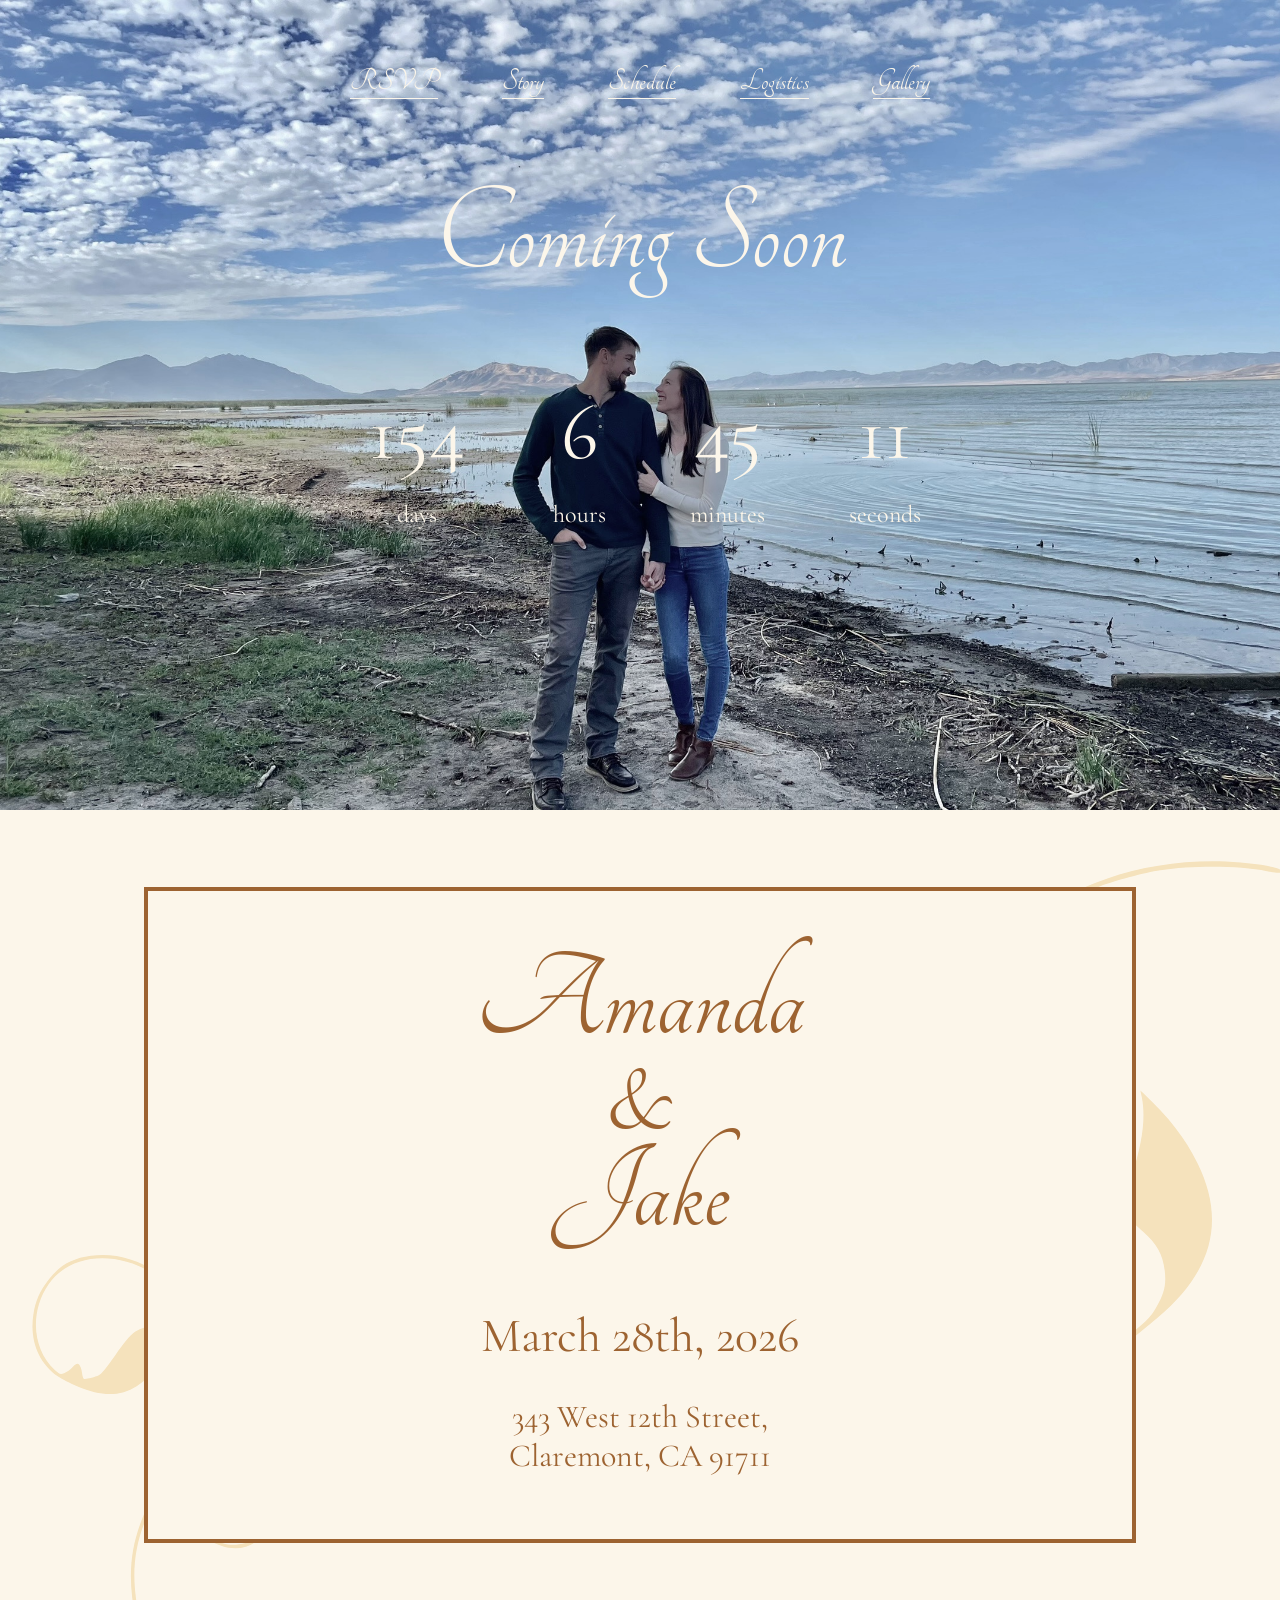
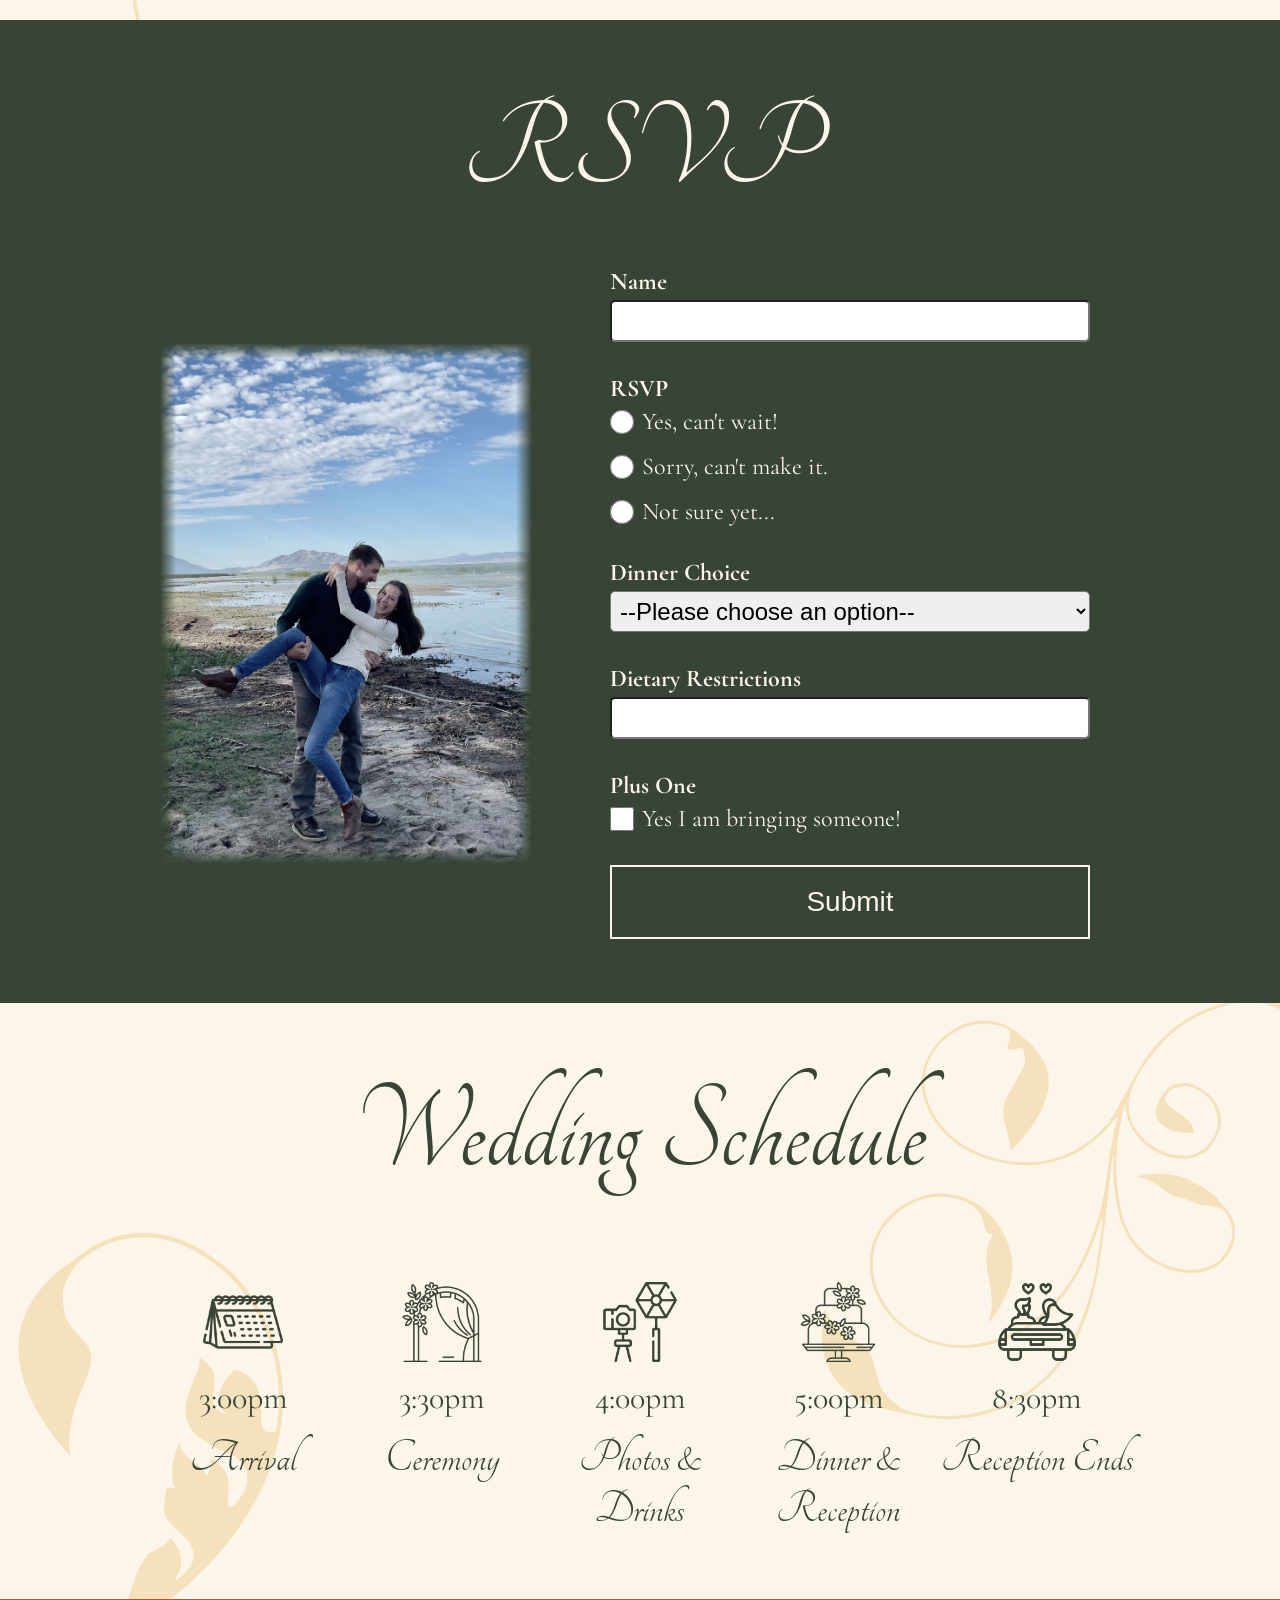
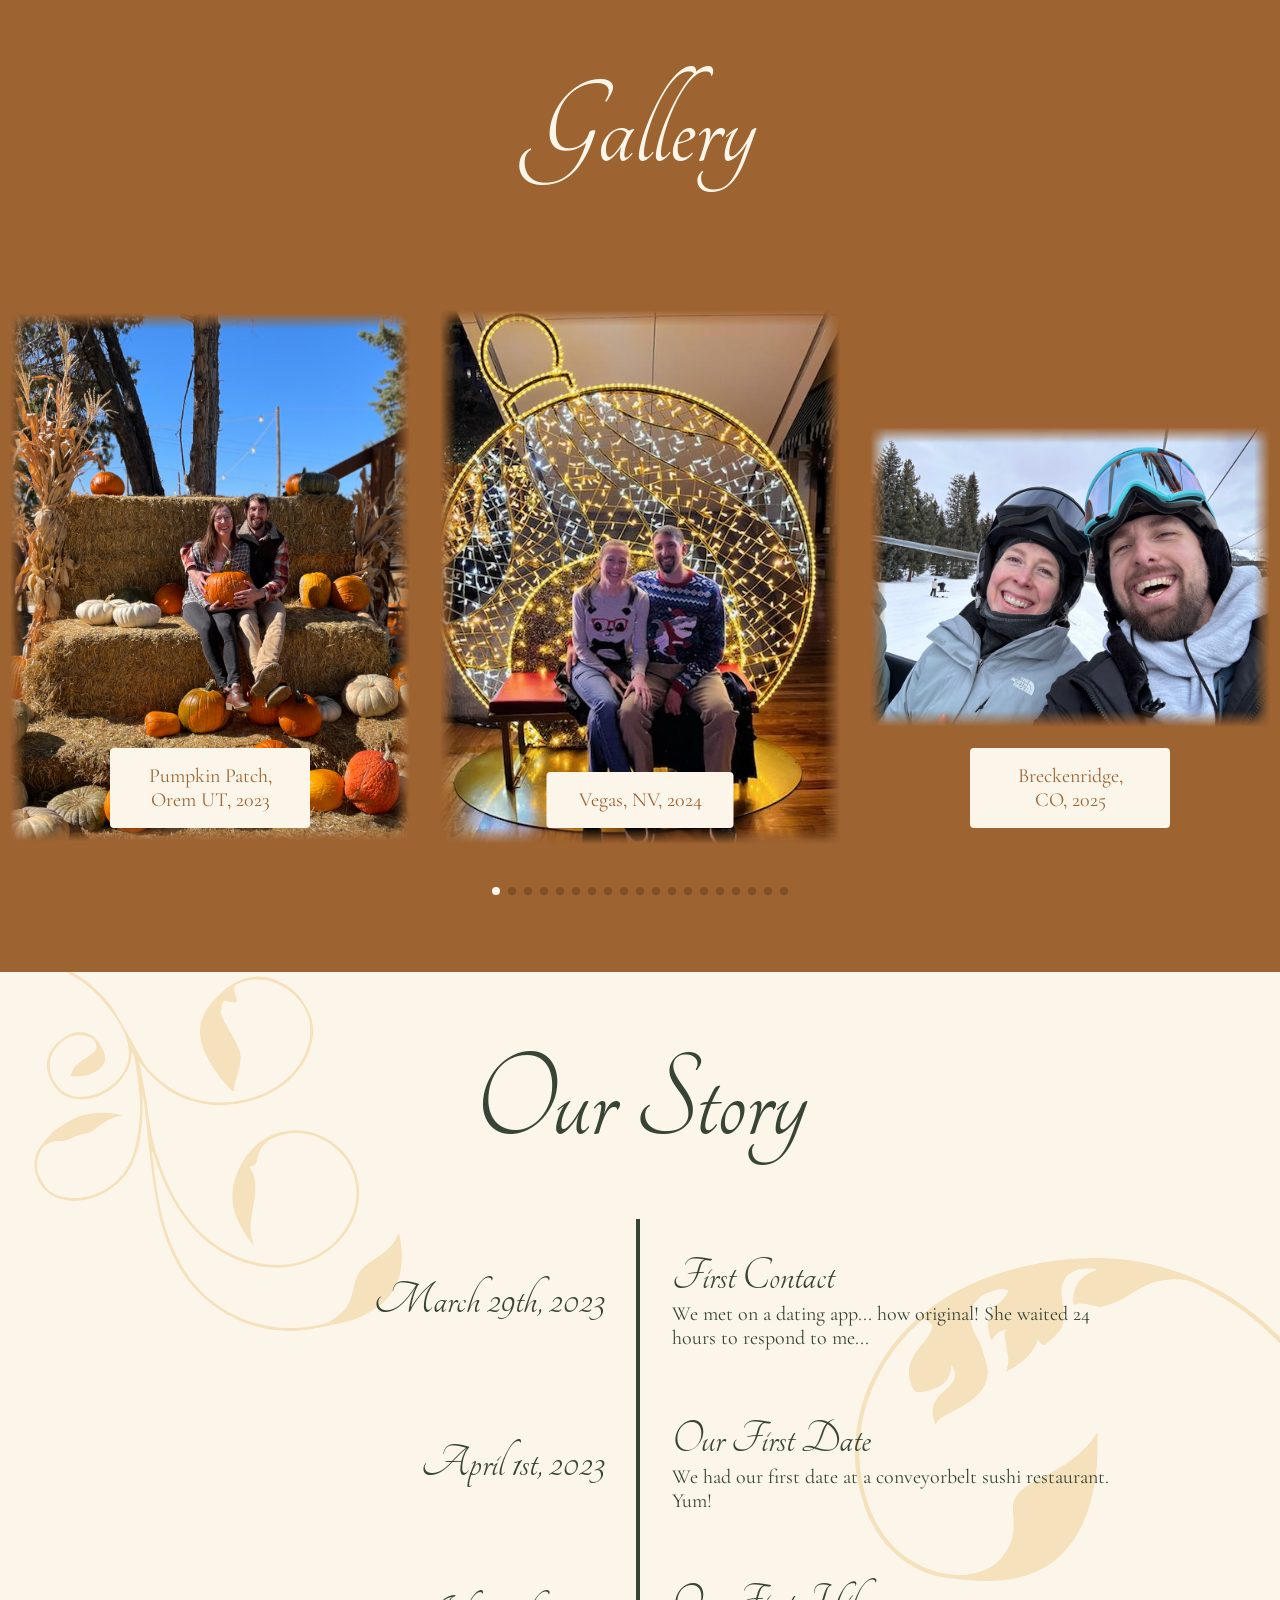
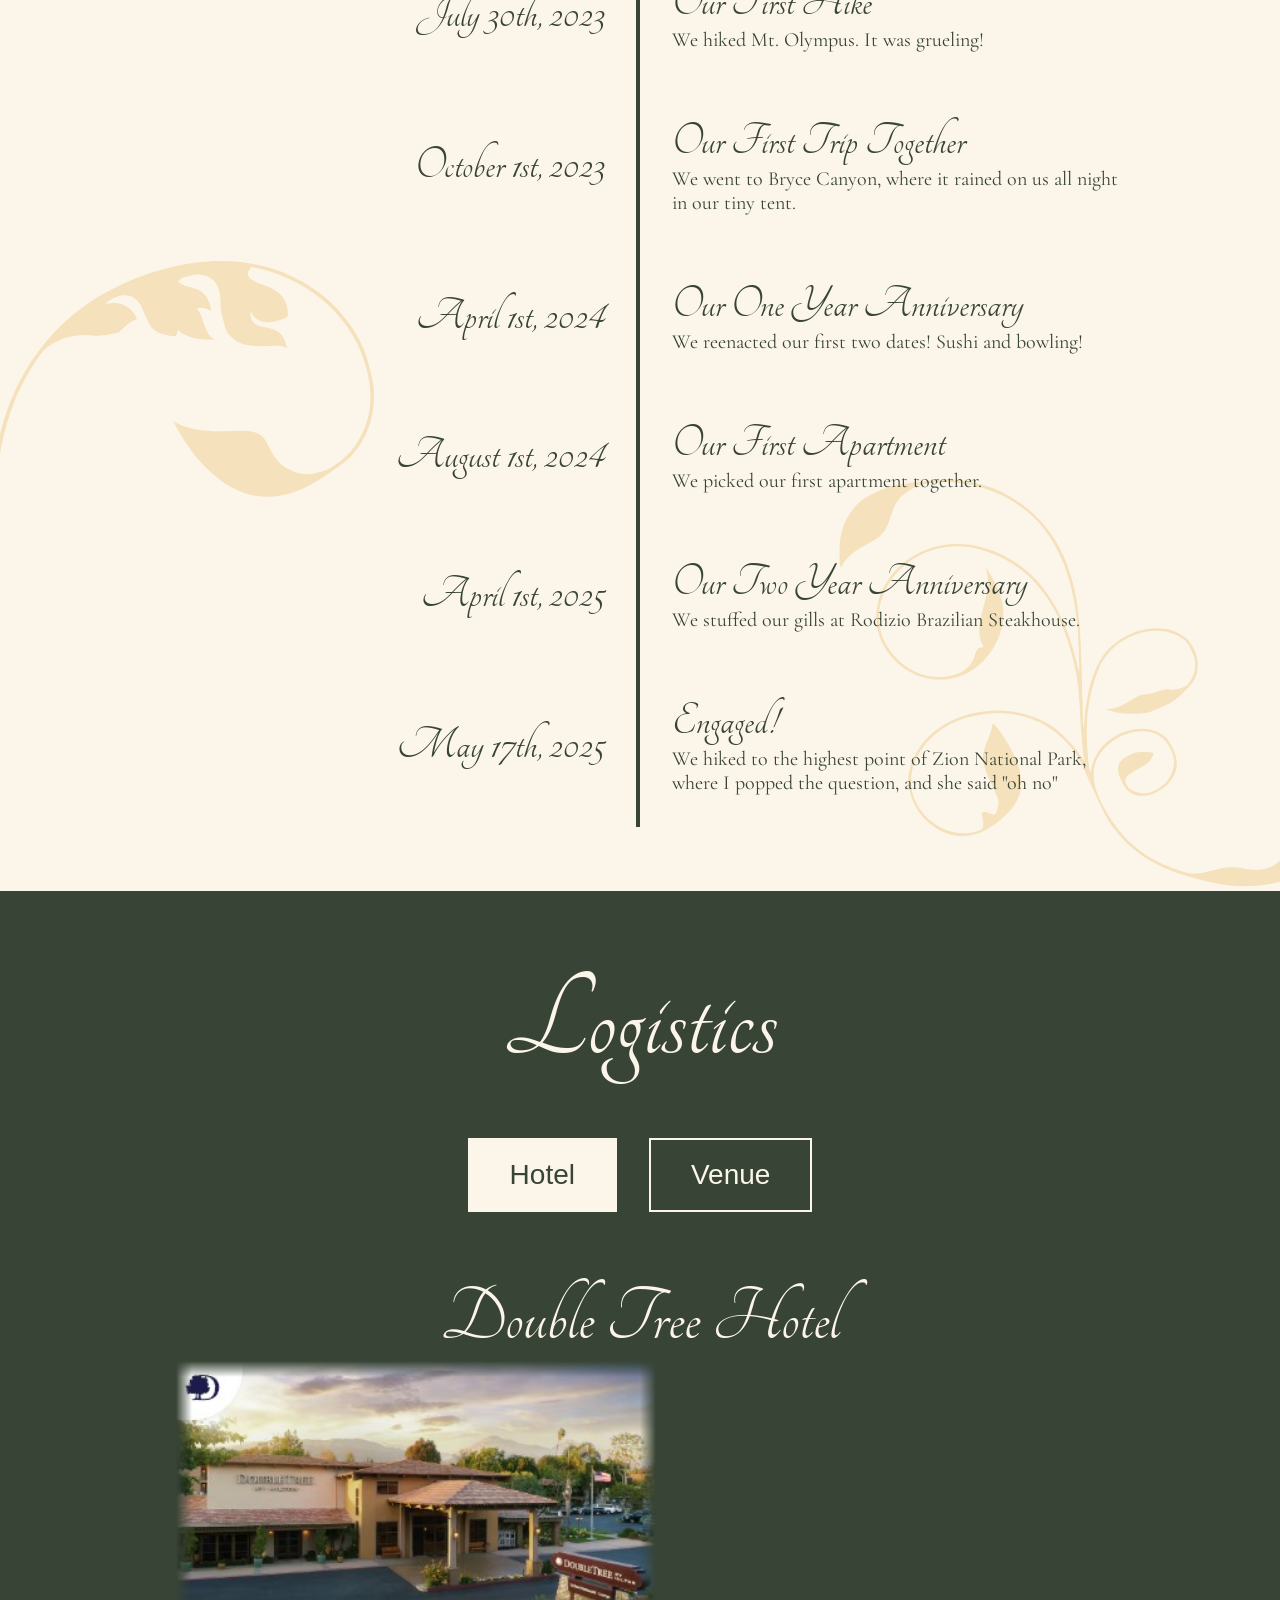
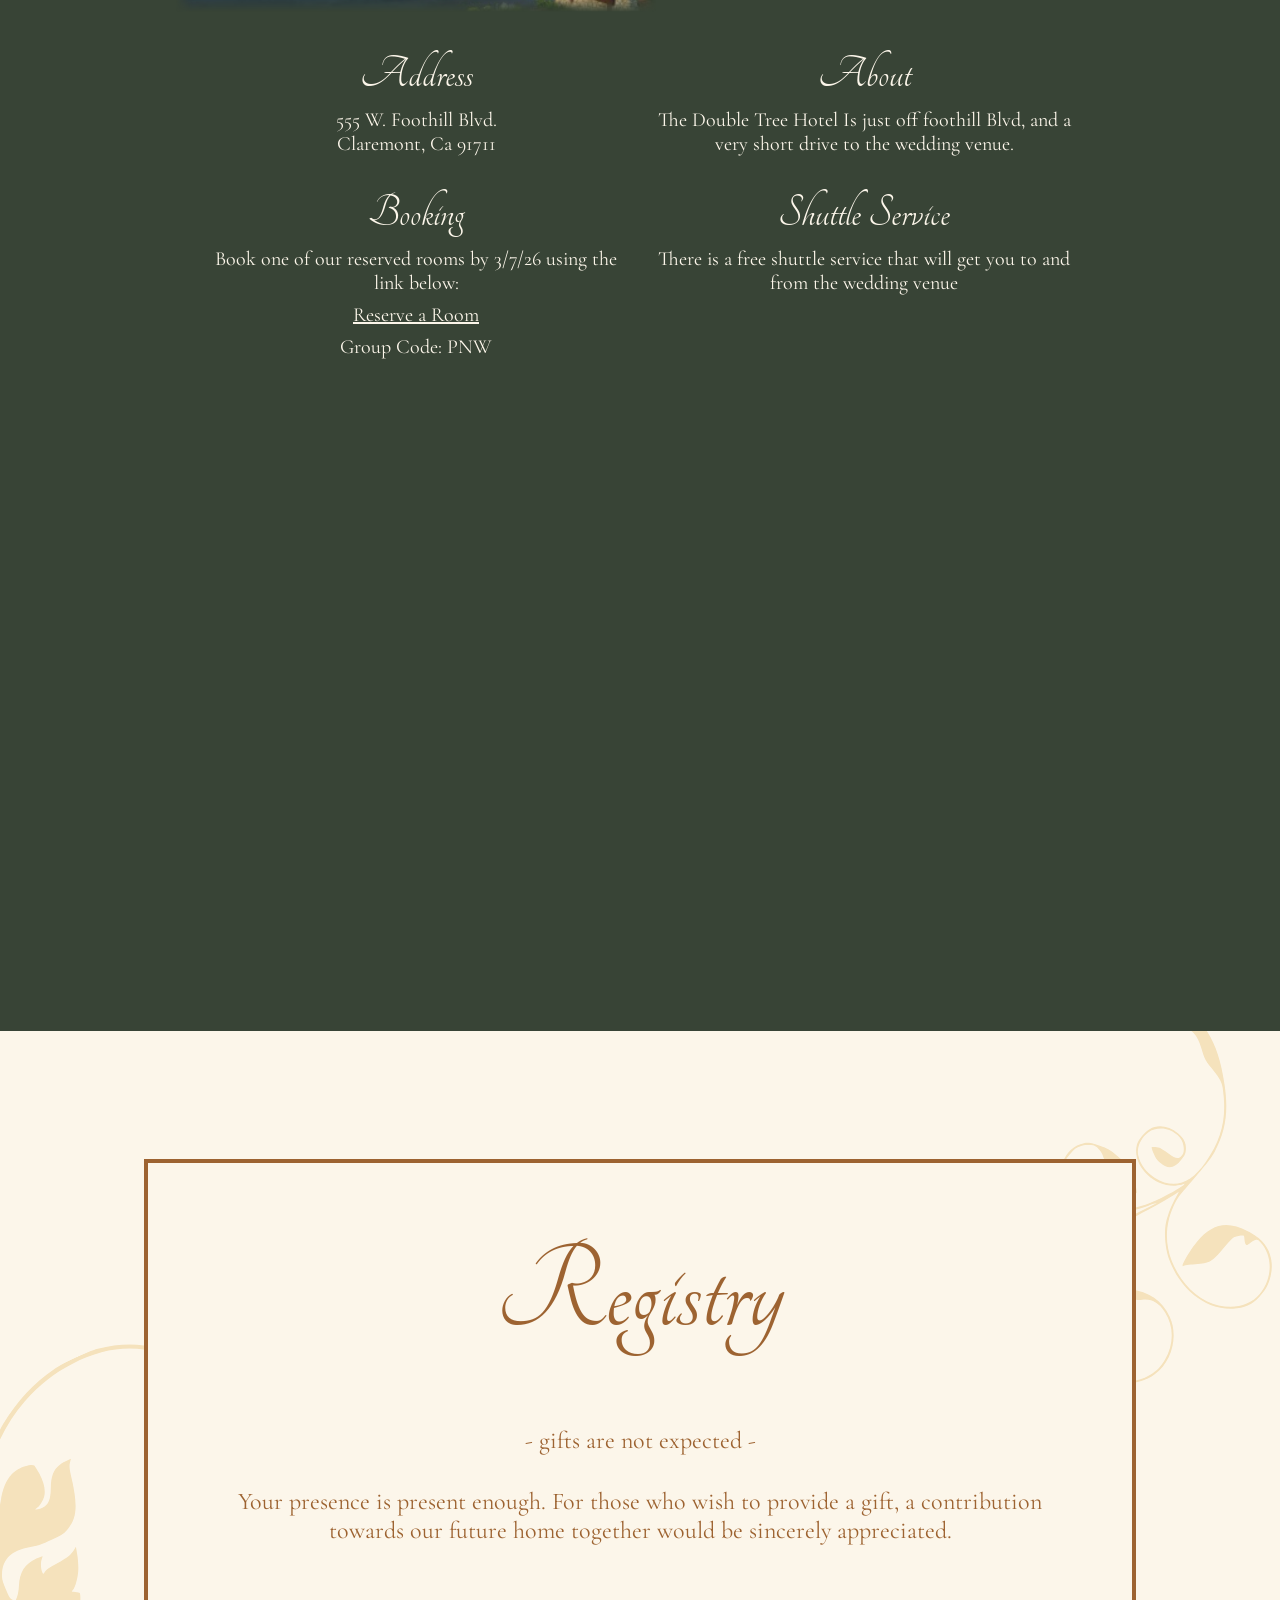
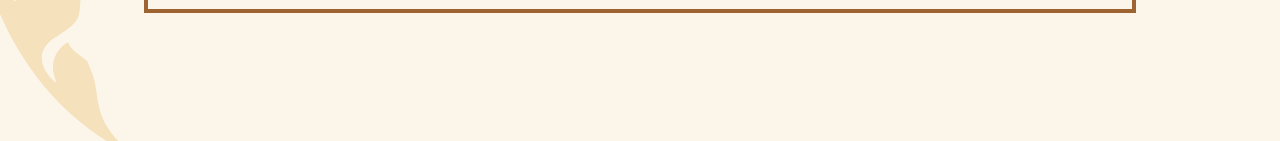
==== index.html @ 201dae9f "fix" ====
<!DOCTYPE html>
<html lang="en">
<head>
    <meta charset="UTF-8">
    <!-- <meta name="viewport" wrapper="width=<device-width>, initial-scale=1.0"> -->
    <meta name="viewport" content="width=device-width, initial-scale=1">
    <link rel="stylesheet" href="./public/css/main.css">
    <link rel="stylesheet" href="./public/css/text.css">
    <link rel="stylesheet" href="./public/css/buttons.css">
    <link rel="stylesheet" href="./public/css/colors.css">
    <link rel="stylesheet" href="./public/css/image.css">
    <link rel="stylesheet" href="./public/css/form.css">
    
    <!-- google fonts -->
    <link rel="preconnect" href="https://fonts.googleapis.com">
    <link rel="preconnect" href="https://fonts.gstatic.com" crossorigin>
    <link href="https://fonts.googleapis.com/css2?family=MonteCarlo&display=swap" rel="stylesheet">
    <link href="https://fonts.googleapis.com/css2?family=Tangerine:wght@400;700&display=swap" rel="stylesheet">
    <link href="https://fonts.googleapis.com/css2?family=Cormorant+Garamond:ital,wght@0,300..700;1,300..700&display=swap" rel="stylesheet">
    
    <!-- Swiper JS -->
    <link rel="stylesheet" href="https://cdn.jsdelivr.net/npm/swiper@11/swiper-bundle.min.css" />
    <script src="https://cdn.jsdelivr.net/npm/swiper@11/swiper-bundle.min.js"></script>
    
    <!-- jquery -->
    <script src="https://cdnjs.cloudflare.com/ajax/libs/jquery/3.7.1/jquery.min.js" integrity="sha512-v2CJ7UaYy4JwqLDIrZUI/4hqeoQieOmAZNXBeQyjo21dadnwR+8ZaIJVT8EE2iyI61OV8e6M8PP2/4hpQINQ/g==" crossorigin="anonymous" referrerpolicy="no-referrer"></script>
    
    <!-- Luxon -->
    <script src="https://cdnjs.cloudflare.com/ajax/libs/luxon/3.5.0/luxon.min.js" integrity="sha512-SN7iwxiJt9nFKiLayg3NjLItXPwRfBr4SQSIugMeBFrD4lIFJe1Z/exkTZYAg3Ul+AfZEGws2PQ+xSoaWfxRQQ==" crossorigin="anonymous" referrerpolicy="no-referrer"></script> 
    
    <!-- MapBox -->
    <link href="https://api.mapbox.com/mapbox-gl-js/v2.15.0/mapbox-gl.css" rel="stylesheet" />
    <link rel="stylesheet" href="https://api.mapbox.com/mapbox-gl-js/plugins/mapbox-gl-directions/v4.1.1/mapbox-gl-directions.css"/>
    <script src="https://api.mapbox.com/mapbox-gl-js/plugins/mapbox-gl-directions/v4.1.1/mapbox-gl-directions.js"></script>
    <script src="https://api.mapbox.com/mapbox-gl-js/v2.15.0/mapbox-gl.js"></script>
    <script src="https://api.mapbox.com/mapbox-gl-js/plugins/mapbox-gl-geocoder/v4.7.2/mapbox-gl-geocoder.min.js"></script>
    <link rel="stylesheet" href="https://api.mapbox.com/mapbox-gl-js/plugins/mapbox-gl-geocoder/v4.7.2/mapbox-gl-geocoder.css"/>
    
    <!-- FontAwesome -->
     <script src="https://kit.fontawesome.com/3a73e56df1.js" crossorigin="anonymous"></script>
    <link rel="stylesheet" href="https://cdnjs.cloudflare.com/ajax/libs/font-awesome/6.5.0/css/all.min.css"/>

      <title>Amanda & Jake</title>
</head>

<style>
    /* #region - Globals */
    .section {
        display: flex;
        justify-content: center;
        padding: 4rem 0;
    }
    .section__wrapper {
        width: 100%;
        max-width: 70rem;
        display: grid;
        grid-template-columns: repeat(12, 1fr);
        gap: 1rem;
        padding: 0 4rem;
    }
    .section__header {
        grid-column: span 12;
        text-align: center;
        font-size: 8rem;
        font-family: var(--font-display);
        margin-bottom: 2rem;
        /* text-decoration: underline; */
        /* font-weight: bold; */
    }
    .img {
        width: 100%;
        height: auto;
    }
    img {
        width: 100%;
        height: auto;
    }
    .theme__cream--1 {
        background-color: var(--color-cream);
        color: var(--color-primary);
    }
    .theme__cream--2 {
        background-color: var(--color-cream);
        color: var(--color-secondary);
    }
    .theme__primary {
        background-color: var(--color-primary);
        color: var(--color-cream);
    }
    .theme__secondary {
        background-color: var(--color-secondary);
        color: var(--color-cream);
    }
    .foliage {
        position: absolute;
    }
    .btn--active {
        background-color: var(--btn-color);
        border-color: var(--btn-color);
        color: var(--color-primary);
    }
    /* #endregion */
    /* #region - Navbar */
    .nav {
        position: absolute;
        width: 100%;
        z-index: 10;
    }
    .nav__links {
        display:  flex;
        grid-column: span 12;
        /* justify-content: space-between; */
        justify-content: center;
        gap: 4rem;
        font-family: var(--font-display);
        font-size: 2rem;
    }
    .nav__links a {
        color: var(--color-cream);
        text-decoration: none;
        position: relative;
    }
    .nav__links a::before {
        position: absolute;
        content: "";
        width: 100%;
        height: 1px;
        bottom: 0;
        left: 0;
        background-color: var(--color-cream);
    }
    /* #endregion */
    /* #region - Hero */
    .hero {
        position: relative;
        padding: 0;
        min-height: 90vh;
        align-items: center;
        color: var(--color-cream);
    }
    .hero__bg {
        position: absolute;
        width: 100%;
        height: 100%;
        background-image: url("public/images/hero-bg-1.jpeg");
        background-size: cover;
        background-position: center;
        filter: grayscale(25%);
        z-index: -10;
    }
    .hero__wrapper {
        margin-bottom: 9rem;
    }
    /* #endregion */
    /* #region - CTA */
    .cta {
        position: relative;
        padding: 0;
        min-height: 90vh;
        overflow: hidden;
    }
    .cta__wrapper {
        align-items: center;
    }
    .cta .section__header {
        line-height: 0.75;
    }
    .cta__img-container {
        grid-column: 1 / 5;
        display: flex;
        justify-content: center;
    }
    .cta__content {
        grid-column: 1 / 13;
        display: flex;
        flex-direction: column;
        align-items: center;
        justify-content: center;
        gap: 2rem;
        padding: 4rem;
        border: 4px solid var(--color-secondary);
        z-index: 10;
        background-color: var(--color-cream);
    }
    .cta .txt__display--md {
        text-align: center;
    }
    .cta .foliage--1 {
        bottom: -100px;
        left: 25px;
        width: 500px;
        height: auto;
        transform: scaleX(-1) rotate(-35deg);
    }
    .cta .foliage--2 {
        top: 0px;
        right: 0px;
        width: 350px;
        height: auto;
        transform: scaleX(-1) rotate(150deg);
    }
    /* #endregion */
    /* #region - Countdown */
    .countdown {
        background-color: var(--color-primary);
    }
    .countdown__wrapper .section__header {
        color: var(--color-secondary-dark);
    }
    .countdown__container {
        position: relative;
        grid-column: span 12;
        width: 100%;
        display: flex;
        justify-content: center;
        gap: 4rem;
        padding-top: 1rem;
    }
    .countdown__container::before {
        content: "";
        position: absolute;
        width: 100%;
        height: 4px;
        top: 0;
        background-color: var(--color-secondary-dark);
        /* margin: 1rem; */
    }
    .countdown__container div {
        /* background-color: var(--color-tertiary); */
        padding: 1rem;
        font-size: 5rem;
        display: flex;
        justify-content: center;
        align-items: center;
        color: var(--color-secondary-dark);
        position: relative;
    }
    .countdown__container div::before {
        content: "";
        position: absolute;
        width: 50%;
        height: 2px;
        bottom: 0;
        left: 50%;
        transform: translateX(-50%);
    }
    .countdown__container div::after {
        content: "";
        position: absolute;
        bottom: 0;
        left: 50%;
        transform: translate(-50%, 2rem);
        display: flex;
        align-items: center;
        justify-content: center;
        font-size: 1.5rem;
    }
    .countdown__days::after {
        content: "days"!important;
    }
    .countdown__hours::after {
        content: "hours"!important;
    }
    .countdown__minutes::after {
        content: "minutes"!important;
    }
    .countdown__seconds::after {
        content: "seconds"!important;
    }
    /* #endregion */
    /* #region RSVP */
     .rsvp__wrapper {
        align-items: center;
     }
    .rsvp__img {
        grid-column: span 5;
        display: flex;
        height: fit-content;
        padding: 1rem;
    }
    .rsvp img {
        filter: grayscale(25%);
    }
    .rsvp__form {
        /* width: 100%; */
        min-width: 30rem;
        grid-column: span 7;
        justify-self: center;
        color: var(--color-cream);
    }
    /* #endregion */
    /* #region - SCHEDULE */
    .schedule {
        position: relative;
        overflow: hidden;
    }
    .schedule .section__header {
        z-index: 10;
    }
    .schedule__content {
        display: grid;
        grid-template-columns: repeat(5, 1fr);
        grid-column: span 12;
        margin-top: 2rem;
        z-index: 10;
    }
    .schedule__item {
        display: flex;
        flex-direction: column;
        gap: 1rem;
        align-items: center;
    }
    .schedule__item i {
        font-size: 3rem;
    }
    .schedule__item img {
        max-width: 5rem;
    }
    .schedule__item .time {
        font-size: 2rem;
        font-family: var(--font-body);
    }
    .schedule__item .name {
        font-size: 3rem;
        text-align: center;
        font-family: var(--font-display);
    }
    .schedule .foliage--1 {
        bottom: -100px;
        left: -50px;
        width: 300px;
        height: auto;
        transform: scaleX(-1) rotate(-35deg);
    }
    .schedule .foliage--2 {
        top: -100px;
        right: -50px;
        width: 450px;
        height: auto;
        transform:  rotate(210deg);
    }
    /* #endregion */
    /* #region - Gallery */
    .gallery {
        background-color: var(--color-secondary);
        color: var(--color-cream);
    }
    .gallery__wrapper {
        width: 100%;
        max-width: 100%;
        padding: 0;
    }
    .gallery .swiper {
        grid-column: span 12;
        width: 100%;
        padding: 4rem 4rem;
        /* border: 2px solid var(--color-secondary); */
        /* background-color: var(--color-cream); */
        /* box-shadow: 10px 10px 20px 0px rgba(0, 0, 0, 0.3); */
    }
    .swiper-slide {
        /* width: 50%; */
        width: 25rem;
        height: auto;
        display: flex;
        justify-content: center;
        align-items: center;
        position: relative;

    }
    .swiper-slide img {
        width: 100%;
        height: auto;
        object-fit: contain;
        border-radius: 8px;
    }
    .img-text {
        position: absolute;
        left: 50%;
        bottom: 1rem;
        transform: translateX(-50%);
        padding: 1rem 2rem;
        background-color: var(--color-cream);
        border-radius: var(--radius-sm);
        text-align: center;
        color: var(--color-secondary);
    }
    .gallery__grid {
        grid-column: span 12;
        width: 100%;
        display: grid;
        grid-template-columns: repeat(4, 1fr);
        grid-auto-rows: auto;
        gap: 1rem;
    }
    .gallery__item {

    }
    .span--2 {
        grid-column: span 2;
    }
    .swiper-pagination-bullet-active {
        background-color: var(--color-cream);
    }
    /* #endregion */
    /* #region - Our Story */
    .story {
        position: relative;
        overflow: hidden;
    }
    .story .section__header {
        z-index: 10;
    }
    .story__timeline {
        grid-column: span 12;
        display: flex;
        flex-direction: column;
        column-gap: 2rem;
        z-index: 10;
    }
    .story__item {
        display: grid;
        grid-template-columns: repeat(12, 1fr);
    }
    .story__date {
        grid-column: span 6;
        border-right: 4px solid var(--color-primary);
        text-align: right;
        padding-right: 2rem;
        display: flex;
        align-items: center;
        justify-content: end;
        font-size: 3rem;
        font-family: var(--font-display);
    }
    .story__date div {
        align-self: center;
    }
    .story__content {
        grid-column: span 6;
        display: flex;
        flex-direction: column;
        justify-content: center;
        margin-left: 2rem;
        padding: 2rem 0;
    }
    .story__header {
        font-size: 3rem;
        font-family: var(--font-display);
    }
    .story__text {
        font-family: var(--font-body);
        font-size: 1.25rem;
    }
    .story .foliage--1 {
        top: -100px;
        left: -50px;
        width: 400px;
        height: auto;
        transform: scaleX(-1) rotate(210deg);
    }
    .story .foliage--2 {
        top: 200px;
        right: 50px;
        width: 300px;
        height: auto;
        transform: scaleX(-1) rotate(105deg);
    }
    .story .foliage--3 {
        bottom: 300px;
        left: 50px;
        width: 250px;
        height: auto;
        transform:  rotate(75deg);
    }
    .story .foliage--4 {
        bottom: -60px;
        right: 0px;
        width: 400px;
        height: auto;
        transform: scaleX(-1) rotate(25deg);
    }
    /* #endregion */
    /* #region - Logistics */
    .logistics {
        background-color: var(--color-primary);
        color: var(--color-cream);
    }
    .logistics a {
        color: var(--color-cream);
    }
    .logistics__views {
        width: 100%;
        padding: 2rem;
    }
    .logistics__content {
        grid-column: span 12;
    }
    .logistics__buttons {
        display: flex;
        gap: 2rem;
        justify-content: center;
        margin-bottom: 2rem;
    }
    /* views */
    .logistics__views .img {
        max-width: 30rem;
        justify-self: center;
    }
    .logistics__views .venue {
        display: none;
    }
    .view__grid {
        display: grid;
        grid-template-columns: repeat(2, 1fr);
        grid-template-rows: auto;
        gap: 2rem;
        margin: 2rem;
    }
    .view__grid .cell {
        display: flex;
        flex-direction: column;
        gap: .5rem;
        align-items: center;
    }
    .logistics__header {
        font-size: 5rem;
        font-family: var(--font-display);
        text-align: center;
    }
    .logistics__subheader {
        font-size: 3rem;
        font-family: var(--font-display);
        text-align: center;
    }
    .logistics__text {
        font-family: var(--font-body);
        font-size: 1.25rem;
        text-align: center;
        display: flex;
        flex-direction: column;
        gap: 1rem;
    }
    .hotel__info {
        display: flex;
        flex-direction: column;
        text-align: center;
        font-size: 1.25rem;
        font-family: var(--font-body);
        margin: 2rem 0;
        gap: 1rem;
    }
    /* mapbox */
    .logistics__map {
        position: relative;
        width: 100%;
        height: 30rem;
        grid-column: span 12;
        margin: 2rem 0;
    }
    #coords-box {
        position: absolute;
        top: 10px;
        left: 10px;
        padding: 8px 12px;
        background-color: rgba(0, 0, 0, 0.7);
        color: #fff;
        font-family: sans-serif;
        font-size: 14px;
        border-radius: 4px;
        z-index: 1;
    }
    .mapboxgl-popup-content {
        background-color: var(--color-cream);
        border-radius: 8px;
        padding: 10px;
        font-family: sans-serif;
        font-size: 14px;
        color: #333;
        box-shadow: 0 2px 6px rgba(0, 0, 0, 0.2);
    }

    .popup-content {
        font-weight: bold;
        color: var(--color-secondary);
    }
    .map-icon {
        font-size: 2rem;
        color: var(--color-primary);
        text-shadow: 0 1px 3px rgba(0,0,0,0.3);
        pointer-events: none;
    }
    /* #endregion */
    /* #region - Registry */
    .registry {
        overflow: hidden;
        position: relative;
    }
    .registry__wrapper {
        padding: 4rem;
        
    }
    .registry__content {
        grid-column: 1 / 13;
        display: flex;
        flex-direction: column;
        gap: 2rem;
        padding: 4rem;
        border: 4px solid var(--color-secondary);
        z-index: 10;
        background-color: var(--color-cream);
    }
    .registry__text {
        font-family: var(--font-body);
        font-size: 1.5rem;
        text-align: center;
    }
    .registry .foliage--1 {
        bottom: -75px;
        left: 0px;
        width: 300px;
        height: auto;
        transform: rotate(-25deg);
    }
    .registry .foliage--2 {
        top: -10px;
        right: 0px;
        width: 300px;
        height: auto;
        transform: scaleX(-1) rotate(140deg);
    }
    /* #endregion */
    /* #region - Modal */
    .modal {
        /* position: relative; */
        transition: opacity 0.3s linear;
    }
    .modal__overlay {
        position: fixed;
        top: 0;
        left: 0;
        width: 100%;
        height: 100%;
        background-color: rgba(0,0,0,.5);
        z-index: 100;
    }
    .modal__wrapper {
        position: fixed;
        top: 50%;
        left: 50%;
        transform: translate(-50%, -50%);
        width: fit-content;
        height: fit-content;
        min-width: 40rem;
        min-height: 25rem;
        background-color: var(--color-cream);
        border: 2px solid var(--color-secondary);
        z-index: 110;
        display: flex;
        justify-content: center;
        align-items: center;
    }
    .modal__content {
        display: flex;
        flex-direction: column;
        gap: 2rem;
        align-items: center;
        margin: 1rem;
        color: var(--color-secondary)
    }
    .modal__header {
        margin: 0;
    }
    .modal__message {
        font-family: var(--font-body);
        font-size: 2rem;
    }
    /* #endregion */
    /* #region - Media Queries */
    @media screen and (max-width: 1024px) {
        :root {
            font-size: 12px;
        }
        /* CTA */
        .cta__content {
            grid-column: 2 / 12;
        }
        .cta .foliage--1 {
            width: 300px;
        }
        .cta .foliage--2 {
            width: 200px;
        }
        /* Schedule */
        .schedule .foliage--1 {
            width: 250px;
        }
        .schedule .foliage--2 {
            width: 300px;
        }
        /* Story */
        .story .foliage--1 {
            width: 300px;
        }
        .story .foliage--2 {
            width: 200px;
        }
        .story .foliage--3 {
            bottom: 150px;
            width: 200px;
        }
        .story .foliage--4 {
            bottom: -100px;
            width: 300px;
        }
        /* Registry */
        .registry__content {
            grid-column: 2 / 12;
        }
        /* .registry .foliage--1 {
            width: 500px;
        }
        .registry .foliage--2 {
            width: 400px;
        } */
    }
    @media screen and (max-width: 768px) {
        :root {
            font-size: 10px;
        }
        /* Navbar */
        .nav__links {
            gap: 2rem;
        }
        /* HERO */
        .countdown__container {
            gap: 2rem;
        }
        /* CTA */
        .cta {
            min-height: initial;
            padding: 10rem 0;
        }
        .cta__content {
            grid-column: 1 / 13;
            padding: 2rem;
        }
        /* RSVP */
        .rsvp__img {
            grid-column: 2 / 12;
            grid-row: 2;
        }
        .rsvp__form {
            grid-column: 1 / 13;
            grid-row: 3;
        }
        /* Schedule */
        .schedule__content {
            grid-template-columns: repeat(12, 1fr);
            row-gap: 4rem;
        }
        .schedule__item:nth-child(1),
        .schedule__item:nth-child(2),
        .schedule__item:nth-child(3) {
            grid-column: span 4;
        }
        .schedule__item:nth-child(4) {
            grid-column: 3 / 7;
        }
        .schedule__item:nth-child(5) {
            grid-column: 7 / 11;
        }
        .schedule .foliage--1 {
            width: 150px;
        }
        .schedule .foliage--2 {
            width: 200px;
            /* right: 50px; */
        }
        /* Story */
        .story .foliage--1 {
            width: 200px;
        }
        .story .foliage--2 {
            width: 100px;
            right: 0;
            top: 300px;
        }
        .story .foliage--3 {
            width: 100px;
            left: 0;
            bottom: 300px;
        }
        .story .foliage--4 {
            width: 200px;
        }
        /* Registry */
        .registry__content {
            grid-column: 1 / 13;
            padding: 2rem;
        }
        .registry .foliage--1 {
            width: 200px;
        }
        .registry .foliage--2 {
            width: 200px;
        }
    }
    /* @media screen and (max-width: 600px) {
        :root {
            font-size: 10px;
        }
    } */
    /* #endregion */
</style>

<body>
    
    <!-- NAVBAR -->
    <nav id="navbar" class="nav section">
        <div class="nav__wrapper section__wrapper">
            <div class="nav__links">
                <a href="#rsvp">RSVP</a>
                <a href="#story">Story</a>
                <a href="#schedule">Schedule</a>
                <a href="#logistics">Logistics</a>
                <a href="#gallery">Gallery</a>
            </div>
        </div>
    </nav>

    <!-- HERO -->
    <main class="hero section">
        <div class="hero__bg"></div>
        </div>
        <div class="hero__wrapper section__wrapper">
            <div class="section__header">Coming Soon</div>
            <div class="countdown__container">
                <div class="countdown__days">154</div>
                <div class="countdown__hours">6</div>
                <div class="countdown__minutes">45</div>
                <div class="countdown__seconds">11</div>
            </div>
        </div>
    </main>

    <!-- CTA -->
    <section class="cta section theme__cream--2">
        <div class="cta__wrapper section__wrapper">
            <div class="cta__content">
                <div class="section__header">Amanda<br>&<br>Jake</div>
                <!-- <div class="section__header">&</div> -->
                <!-- <div class="section__header">Jake</div> -->
                <div class="txt__display--md">March 28th, 2026</div>
                <div class="txt__display--sm txt--centered">343 West 12th Street,<br> Claremont, CA 91711</div>
            </div>
            
        </div>
        <img class="foliage foliage--1" src="./public/images/foliage1.svg" alt="">
        <img class="foliage foliage--2" src="./public/images/foliage4.svg" alt="">
    </section>

    <section id="rsvp" class="rsvp section theme__primary">
        <div class="rsvp__wrapper section__wrapper">
            <div class="section__header">RSVP</div>
                <div class="rsvp__img">
                    <img class="img--edge-fade" src="./public/images/rsvp.jpeg" alt="">
                </div>

            <form id="rsvp-form" class="rsvp__form form">
                <!-- Name -->
                <div class="input">
                    <div class="input__header">Name</div>
                    <input id="name-input" name="name" type="text" required>
                </div>
                
                <!-- RSVP -->
                <div class="input">
                    <div class="input__header">RSVP</div>
                    <div class="input__group">

                        <label for="rsvp-yes-input">
                            <input id="rsvp-yes-input" name="rsvp" type="radio" value="yes" required>
                            Yes, can't wait!
                        </label>
                        
                        <label for="rsvp-no-input">
                            <input id="rsvp-no-input" name="rsvp" type="radio" value="no">
                            Sorry, can't make it.
                        </label>
                        
                        <label for="rsvp-maybe-input">
                            <input id="rsvp-maybe-input" name="rsvp" type="radio" value="maybe">
                            Not sure yet...
                        </label>
                    </div>
                </div>

                <!-- Dinner Choice -->
                <div class="input">
                    <div class="input__header">Dinner Choice</div>
                    <select id="dinner-main-input" name="dinner-main" required>
                        <option value="">--Please choose an option--</option>
                        <option value="beef">Beef</option>
                        <option value="chicken">Chicken</option>
                        <option value="vegan">Vegan & Vegetarian</option>
                    </select>
                </div>

                <!-- Dietary Restrictions -->
                <div class="input">
                    <div class="input__header">Dietary Restrictions</div>
                    <input id="restrictions-main-input" name="rsvp-restrictions" type="text" />
                </div>

                <!-- Plus One -->
                <div class="input">
                    <div class="input__header">Plus One</div>
                    <label for="plus-one">
                        <input id="plus-one-input" name="rsvp-guest" type="checkbox">
                        Yes I am bringing someone!
                    </label>
                </div>

                <!-- Plus One - Name -->
                <div class="input" style="display: none;">
                    <div class="input__header">Plus One Name</div>
                    <input id="plus-one-name-input" name="rsvp-guest-name" type="text" disabled>
                </div>

                <!-- Plus One Dinner Choice -->
                <div class="input" style="display: none;">
                    <div class="input__header">Dinner Choice (Plus One)</div>
                    <select id="dinner-guest-input" name="dinner-guest" disabled>
                        <option value="">--Please choose an option--</option>
                        <option value="beef">beef</option>
                        <option value="chicken">chicken</option>
                        <option value="vegan">Vegan & Vegetarian</option>
                    </select>
                </div>

                <!-- Plus One - Dietary Restrictions -->
                <div class="input" style="display: none;">
                    <div class="input__header">Dietary Restrictions (Plus One)</div>
                    <input id="restrictions-guest-input" name="rsvp-restrictions-guest" type="text" disabled />
                </div>

                <!-- FormSubmit -->
                 <input type="hidden" name="_captcha" value="false">
                 <input type="hidden" name="_template" value="table">

                <!-- Submit -->
                <button class="btn btn--xl btn--cream btn--outline" type="submit">Submit</button>
            </form>
        </div>
    </section>

    <!-- WEDDING SCHEDULE -->
    <section id="schedule" class="schedule section theme__cream--1">
        <div class="section__wrapper">
            <div class="section__header">Wedding Schedule</div>
            <div class="schedule__content">
                    <div class="schedule__item">
                        <img src="./public/images/calendar-green.png" alt="">
                        <div class="time">3:00pm</div>
                        <div class="name">Arrival</div> 
                    </div>
                    <div class="schedule__item">
                        <img src="./public/images/arch-green.png" alt="">
                        <div class="time">3:30pm</div>
                        <div class="name">Ceremony</div> 
                    </div>
                    <div class="schedule__item">
                        <img src="./public/images/camera-green.png" alt="">
                        <div class="time">4:00pm</div>
                        <div class="name">Photos & Drinks</div> 
                    </div>
                    <div class="schedule__item">
                        <img src="./public/images/cake-green.png" alt="">
                        <div class="time">5:00pm</div>
                        <div class="name">Dinner & Reception</div> 
                    </div>
                    <div class="schedule__item">
                        <img src="./public/images/married-green.png" alt="">
                        <div class="time">8:30pm</div>
                        <div class="name">Reception Ends</div> 
                    </div>
            </div>
        </div>
        <img class="foliage foliage--1" src="./public/images/foliage4.svg" alt="">
        <img class="foliage foliage--2" src="./public/images/foliage1.svg" alt="">
    </section>

    <!-- GALLERY -->
    <section id="gallery" class="gallery section">
        <div class="gallery__wrapper section__wrapper">
            <div class="section__header">Gallery</div>
            <div class="swiper gallery__swiper">
                <div class="swiper-wrapper">
                    <a class="swiper-slide" href="./public/images/story-1.jpeg">
                        <img class="img--edge-fade" src="./public/images/story-1.jpeg" />
                        <div class="img-text txt__body--lg txt__col--primary">Vegas, NV, 2024</div>
                    </a>
                    <a class="swiper-slide" href="./public/images/story-2.jpg">
                        <img class="img--edge-fade" src="./public/images/story-2.jpg" />
                        <div class="img-text txt__body--lg txt__col--primary">Breckenridge, CO, 2025</div>
                    </a>
                    <a class="swiper-slide" href="./public/images/story-3.jpeg">
                        <img class="img--edge-fade" src="./public/images/story-3.jpeg" />
                        <div class="img-text txt__body--lg txt__col--primary">Bryce Canyon, UT, 2024</div>
                    </a>
                    <a class="swiper-slide" href="./public/images/story-4.jpeg">
                        <img class="img--edge-fade" src="./public/images/story-4.jpeg" />
                        <div class="img-text txt__body--lg txt__col--primary">Luminaria, UT, 2024</div>
                    </a>
                    <a class="swiper-slide" href="./public/images/story-5.jpg">
                        <img class="img--edge-fade" src="./public/images/story-5.jpg" />
                        <div class="img-text txt__body--lg txt__col--primary">Breckenridge CO, 2025</div>
                    </a>
                    <a class="swiper-slide" href="./public/images/story-6.jpg">
                        <img class="img--edge-fade" src="./public/images/story-6.jpg" />
                        <div class="img-text txt__body--lg txt__col--primary">Ceasars Palace, Vegas, 2024</div>
                    </a>
                    <a class="swiper-slide" href="./public/images/story-7.jpeg">
                        <img class="img--edge-fade" src="./public/images/story-7.jpeg" />
                        <div class="img-text txt__body--lg txt__col--primary">Saratoga Springs, UT, 2024</div>
                    </a>
                    <a class="swiper-slide" href="./public/images/story-8.jpeg">
                        <img class="img--edge-fade" src="./public/images/story-8.jpeg" />
                        <div class="img-text txt__body--lg txt__col--primary">Prescott, AZ, 2025</div>
                    </a>
                    <a class="swiper-slide" href="./public/images/story-9.jpg">
                        <img class="img--edge-fade" src="./public/images/story-9.jpg" />
                        <div class="img-text txt__body--lg txt__col--primary">Rollerblading in Orem, UT, 2024</div>
                    </a>
                    <a class="swiper-slide" href="./public/images/story-10.jpg">
                        <img class="img--edge-fade" src="./public/images/story-10.jpg" />
                        <div class="img-text txt__body--lg txt__col--primary">Corn Maze, West Jordan, UT, 2024</div>
                    </a>
                    <a class="swiper-slide" href="./public/images/story-11.jpg">
                        <img class="img--edge-fade" src="./public/images/story-11.jpg" />
                        <div class="img-text txt__body--lg txt__col--primary">Salt Lake City, UT, 2025</div>
                    </a>
                    <a class="swiper-slide" href="./public/images/story-12.jpg">
                        <img class="img--edge-fade" src="./public/images/story-12.jpg" />
                        <div class="img-text txt__body--lg txt__col--primary">Bees Game, South Jordan, UT, 2025</div>
                    </a>
                    <a class="swiper-slide" href="./public/images/story-13.jpg">
                        <img class="img--edge-fade" src="./public/images/story-13.jpg" />
                        <div class="img-text txt__body--lg txt__col--primary">Zion National Park, UT, 2025</div>
                    </a>
                    <a class="swiper-slide" href="./public/images/story-14.jpg">
                        <img class="img--edge-fade" src="./public/images/story-14.jpg" />
                        <div class="img-text txt__body--lg txt__col--primary">Rodizio, Orem UT, 2025</div>
                    </a>
                    <a class="swiper-slide" href="./public/images/story-15.jpeg">
                        <img class="img--edge-fade" src="./public/images/story-15.jpeg" />
                        <div class="img-text txt__body--lg txt__col--primary">Pensacola FL 2024</div>
                    </a>
                    <a class="swiper-slide" href="./public/images/story-16.jpeg">
                        <img class="img--edge-fade" src="./public/images/story-16.jpeg" />
                        <div class="img-text txt__body--lg txt__col--primary">Wind Caves, Logan UT, 2024</div>
                    </a>
                    <a class="swiper-slide" href="./public/images/story-17.jpeg">
                        <img class="img--edge-fade" src="./public/images/story-17.jpeg" />
                        <div class="img-text txt__body--lg txt__col--primary">Mt. Olympus, UT, 2024</div>
                    </a>
                    <a class="swiper-slide" href="./public/images/story-18.jpeg">
                        <img class="img--edge-fade" src="./public/images/story-18.jpeg" />
                        <div class="img-text txt__body--lg txt__col--primary">Aspen Grove Annual Cookout, Orem UT, 2023</div>
                    </a>
                    <a class="swiper-slide" href="./public/images/story-19.jpeg">
                        <img class="img--edge-fade" src="./public/images/story-19.jpeg" />
                        <div class="img-text txt__body--lg txt__col--primary">Pumpkin Patch, Orem UT, 2023</div>
                    </a>
                </div>
                <div class="swiper-pagination"></div>
            </div>
        </div>

        <!-- Initialize Swiper -->
        <script>
            var swiper = new Swiper(".gallery__swiper", {
            centeredSlides: true,
            slidesPerView: "auto",
            spaceBetween: 30,
            loop: true,
            pagination: {
                el: ".swiper-pagination",
                clickable: true,
            },
            });
        </script>

    </section>

    <!-- STORY -->
    <section id="story" class="story section theme__cream--1">
        <div class="section__wrapper">
            <div class="section__header">Our Story</div>
            <div class="story__timeline">
                <div class="story__item">
                    <div class="story__date">
                        <div>March 29th, 2023</div>
                    </div>
                    <div class="story__content">
                        <div class="story__header">First Contact</div>
                        <div class="story__text">We met on a dating app... how original! She waited 24 hours to respond to me...</div>
                    </div>
                </div>
                <div class="story__item">
                    <div class="story__date">
                        <div>April 1st, 2023</div>
                    </div>
                    <div class="story__content">
                        <div class="story__header">Our First Date</div>
                        <div class="story__text">We had our first date at a conveyorbelt sushi restaurant. Yum!</div>
                    </div>
                </div>

                <div class="story__item">
                    <div class="story__date">
                        <div>July 30th, 2023</div>
                    </div>
                    <div class="story__content">
                        <div class="story__header">Our First Hike</div>
                        <div class="story__text">We hiked Mt. Olympus. It was grueling!</div>
                    </div>
                </div>

                <div class="story__item">
                    <div class="story__date">
                        <div>October 1st, 2023</div>
                    </div>
                    <div class="story__content">
                        <div class="story__header">Our First Trip Together</div>
                        <div class="story__text">We went to Bryce Canyon, where it rained on us all night in our tiny tent.</div>
                    </div>
                </div>

                <div class="story__item">
                    <div class="story__date">
                        <div>April 1st, 2024</div>
                    </div>
                    <div class="story__content">
                        <div class="story__header">Our One Year Anniversary</div>
                        <div class="story__text">We reenacted our first two dates! Sushi and bowling!</div>
                    </div>
                </div>

                <div class="story__item">
                    <div class="story__date">
                        <div>August 1st, 2024</div>
                    </div>
                    <div class="story__content">
                        <div class="story__header">Our First Apartment</div>
                        <div class="story__text">We picked our first apartment together.</div>
                    </div>
                </div>

                <div class="story__item">
                    <div class="story__date">
                        <div>April 1st, 2025</div>
                    </div>
                    <div class="story__content">
                        <div class="story__header">Our Two Year Anniversary</div>
                        <div class="story__text">We stuffed our gills at Rodizio Brazilian Steakhouse.</div>
                    </div>
                </div>

                <div class="story__item">
                    <div class="story__date">
                        <div>May 17th, 2025</div>
                    </div>
                    <div class="story__content">
                        <div class="story__header">Engaged!</div>
                        <div class="story__text">We hiked to the highest point of Zion National Park, where I popped the question, and she said "oh no"</div>
                    </div>
                </div>

                <!-- <div class="story__item">
                    <div class="story__date">
                        <div>December 25th, 2023</div>
                    </div>
                    <div class="story__content">
                        <div class="story__header">Our First Christmas</div>
                        <div class="story__text">We didn't have a christmas tree, so we had a christmas wall instead.</div>
                    </div>
                </div> -->



            </div>
            <!-- how we met -->
            <!-- first date -->
            <!-- first hike -->
            <!-- first trip -> bryce -->
            <!-- *first christmas -->
            <!-- first anniversary -->
            <!-- 2nd anniversary -->
            <!-- engagement -->

            <!-- everything... remove gallery -->
        </div>
        <img class="foliage foliage--1" src="./public/images/foliage1.svg" alt="">
        <img class="foliage foliage--2" src="./public/images/foliage4.svg" alt="">
        <img class="foliage foliage--3" src="./public/images/foliage4.svg" alt="">
        <img class="foliage foliage--4" src="./public/images/foliage1.svg" alt="">
    </section>

    <!-- LOGISTICS -->
    <section id="logistics" class="logistics section">
        <div class="section__wrapper">
            <div class="section__header">Logistics</div>
            <div class="logistics__content">
                <div class="logistics__buttons">   
                    <button class="btn btn--xl btn--cream btn--outline views-btn btn--active" data-view ="hotel-view">Hotel</button>
                    <button class="btn btn--xl btn--cream btn--outline views-btn" data-view ="venue-view">Venue</button>
                </div>
                <div class="logistics__views">
                    <div id="hotel-view" class="view hotel">
                        <div class="logistics__header">Double Tree Hotel</div>
                        <div class="img">
                            <img class="img--edge-fade" src="./public/images/double-tree-hotel.jpg" alt="">
                        </div>
                        <div class="view__grid">
                            <div class="cell address">
                                <div class="logistics__subheader">Address</div>
                                <div class="logistics__text">555 W. Foothill Blvd.<br>Claremont, Ca 91711</div>
                            </div>
                            <div class="cell about">
                                <div class="logistics__subheader">About</div>
                                <div class="logistics__text">The Double Tree Hotel Is just off foothill Blvd, and a very short drive to the wedding venue.</div>
                            </div>
                            <div class="cell booking">
                                <div class="logistics__subheader">Booking</div>
                                <div class="logistics__text">Book one of our reserved rooms by 3/7/26 using the link below:</div>
                                <div class="logistics__text"><a href="https://group.doubletree.com/bbsgg8" target="_blank">Reserve a Room</a></div>
                                <div class="logistics__text">Group Code: PNW</div>
                            </div>
                            <div class="cell shuttle">
                                <div class="logistics__subheader">Shuttle Service</div>
                                <div class="logistics__text">There is a free shuttle service that will get you to and from the wedding venue</div>
                            </div>
                        </div>
                    </div>

                    <div id="venue-view" class="view venue">
                        <div class="logistics__header">Women's Club of Claremont</div>
                        <div class="img">
                            <img class="img--edge-fade" src="./public/images/womens-club-of-claremont.jpg" alt="">
                        </div>
                        <div class="view__grid">
                            <div class="cell address">
                                <div class="logistics__subheader">Address</div>
                                <div class="logistics__text">343 West 12th Street.<br>Claremont, Ca 91711</div>
                            </div>
                            <div class="cell about">
                                <div class="logistics__subheader">About</div>
                                <div class="logistics__text">
                                    <p>The venue will host the entire event. The ceremony will be held in the venue's outdoor space, with the reception to follow indoors.</p>
                                    <a href="https://www.womansclubofclaremont.com/" target="_blank">Women's Club of Claremont</a>
                                </div>
                            </div>
                        </div>
                    </div>
                    <!-- <div id="airport-view"></div> -->
                </div>
                <div id="map" class="logistics__map">
                    <!-- <div id="coords-box">Lng: 0.00, Lat: 0.00</div> -->
                </div>
            </div>
        </div>
    </section>

    <!-- REGISTRY -->
    <section class="registry section theme__cream--2">
        <div class="registry__wrapper section__wrapper">
            <div class="registry__content">
                <div class="section__header">Registry</div>
                <div class="registry__text">- gifts are not expected -</div>
                <div class="registry__text">Your presence is present enough. For those who wish to provide a gift, a contribution towards our future home together would be sincerely appreciated.</div>
            </div>
        </div>
        <img class="foliage foliage--1" src="./public/images/foliage4.svg" alt="">
        <img class="foliage foliage--2" src="./public/images/foliage1.svg" alt="">
    </section>

    <!-- MODAL -->
    <div id="modal" class="modal" style="display: none; opacity: 0;">
        <div id="modal-overlay" class="modal__overlay"></div>
        <div class="modal__wrapper">
            <div class="modal__content">
                <div class="modal__header section__header">Thank You!</div>
                <div class="modal__message">We Can't wait to see you on our big day!</div>
                <button id="close-modal" class="btn modal__btn btn--xl btn--secondary btn--outline">Close</button>
            </div>
        </div>
    </div>

</body>

<script>
    $(function() {

        // #region - Random Image
        // var chosenImage = Math.floor(Math.random() * (2 - 1 + 1)) + 1;
        // var imgUrl = `public/images/hero-bg-${chosenImage}.jpeg`;
        // $(".hero__bg").css("backgroundImage", `url("${imgUrl}")`);

        // 

        // #region - countdown Timer
        const Luxon = luxon.DateTime;
        const startTime = Luxon.fromObject({ year: 2026, month: 3, day: 28, hour: 15, minute: 30, second: 0 });
        
        var days = $(".countdown__days");
        var hours = $(".countdown__hours");
        var minutes = $(".countdown__minutes");
        var seconds = $(".countdown__seconds");

        function updateCountdown() {
            const currentTime = Luxon.now();
            if (currentTime >= startTime) {
                days.text("0");
                hours.text("0");
                minutes.text("0");
                seconds.text("0");
                clearInterval(timer);;
                return;
            }

            const diff = startTime.diff(currentTime, ["days", "hours", "minutes", "seconds"]).toObject();

            days.text(Math.floor(diff.days));
            hours.text(Math.floor(diff.hours));
            minutes.text(Math.floor(diff.minutes));
            seconds.text(Math.floor(diff.seconds));
        }

        updateCountdown();
        const timer = setInterval(updateCountdown, 1000);

        // #endregion
    
        // #region - Mapbox
        mapboxgl.accessToken = 'pk.eyJ1IjoieXVtbXlmdW5ueWJ1bm55IiwiYSI6ImNrODZwNzQydDA1bjEzZW15NTRqa2NpdnEifQ.6y8NFU2qjw6mTgINZYaRyg';
        const map = new mapboxgl.Map({
            container: 'map',
            style: 'mapbox://styles/mapbox/streets-v11', // other styles: light-v10, dark-v10, etc.
            // center: [-117.71919, 34.10560], // USA center
            center: [-117.72122, 34.10682], // USA center
            zoom: 15
        });

        // Optional: Add navigation controls
        map.addControl(new mapboxgl.NavigationControl());

        // Optional: Add geocoder search bar
        // const geocoder = new MapboxGeocoder({
        //     accessToken: mapboxgl.accessToken,
        //     mapboxgl: mapboxgl
        // });
        // map.addControl(geocoder);

        // Add pin by address using Geocoding API
        function addMarkerByAddress(address, label = "", icon = "fa-map-pin") {
            fetch(
            `https://api.mapbox.com/geocoding/v5/mapbox.places/${encodeURIComponent(address)}.json?access_token=${mapboxgl.accessToken}`
            )
            .then((res) => res.json())
            .then((data) => {
                if (data.features.length > 0) {
                const [lng, lat] = data.features[0].center;

                // set custom pin
                const pin = $("<div>").addClass(`map-icon fa-solid ${icon}`).get(0);

                // create marker
                new mapboxgl.Marker(pin).setLngLat([lng, lat]).addTo(map);

                // add popup
                if (label) {
                    const popup = new mapboxgl.Popup({ offset: 20, closeButton: false, closeOnClick: false, }).setHTML(`<div class="popup-content">${label}</div>`).setLngLat([lng, lat]).addTo(map);
                }

                } else {
                alert('Address not found');
                }
            });
        }

        // Example: Add pin for New York
        addMarkerByAddress('555 W Foothill Blvd, Claremont, CA 91711', "Double Tree Hotel", "fa-bed");
        addMarkerByAddress('2222 International Way, Ontario, CA 91761', "Ontario International Airport", "fa-plane");
        addMarkerByAddress('343 W 12th St, Claremont, CA 91711', "Women's Club of Claremont", "fa-champagne-glasses");


        const coordsBox = $("#coords-box");
        map.on('mousemove', (e) => {
            const lng = e.lngLat.lng.toFixed(5);
            const lat = e.lngLat.lat.toFixed(5);
            coordsBox.html(`Lng: ${lng}, Lat: ${lat}`);
        });

        // #endregion
    
        // #region - Form
        var form                    = $("#rsvp-form");
        var nameInput               = $("#name-input");
        var rsvpYesInput            = $("#rsvp-yes-input");
        var rsvpNoInput             = $("#rsvp-no-input");
        var rsvpMaybeInput          = $("#rsvp-maybe-input");
        var plusOneInput            = $("#plus-one-input");
        var plusOneNameInput        = $("#plus-one-name-input");
        var dinnerMainInput         = $("#dinner-main-input");
        var dinnerGuestInput        = $("#dinner-guest-input");
        var restrictionsMainInput   = $("#restrictions-main-input");
        var restrictionsGuestInput  = $("#restrictions-guest-input");

        plusOneInput.on("change", () => {
            if (plusOneInput.is(":checked")) {
                plusOneNameInput.parent().css("display", "block");
                plusOneNameInput.prop("disabled", false);
                dinnerGuestInput.parent().css('display', "block");
                dinnerGuestInput.prop('disabled', false);
                restrictionsGuestInput.parent().css('display', "block");
                restrictionsGuestInput.prop('disabled', false);
            } else {
                plusOneNameInput.parent().css("display", "none");
                plusOneNameInput.prop("disabled", true);
                dinnerGuestInput.parent().css('display', "none");
                dinnerGuestInput.prop('disabled', true);
                restrictionsGuestInput.parent().css('display', "none");
                restrictionsGuestInput.prop('disabled', true);

            }
        });

        var resetForm = function() {
            // Clear the form
            form[0].reset();
            plusOneNameInput.parent().css("display", "none");
            plusOneNameInput.prop("disabled", true);
            dinnerGuestInput.parent().css('display', "none");
            dinnerGuestInput.prop('disabled', true);
            restrictionsGuestInput.parent().css('display', "none");
            restrictionsGuestInput.prop('disabled', true);

        }

        form.on("submit", (e) => {
            e.preventDefault();
            const formData = new FormData(form[0]);
            var formResponses = [...formData.entries()];
            // console.log(formResponses);
            var rsvpResponse = formResponses[1][1];
            var modalHeader;
            var modalMessage;
            switch(rsvpResponse) {
                case 'yes':
                    modalHeader = "Thank You";
                    modalMessage = "We can't wait to see you on our big day!";
                    break;
                case 'no':
                    modalHeader = "Thank You";
                    modalMessage = "We're sorry you won't be able to make it. We hope to see you some other time soon!";
                    break;
                case 'maybe':
                    modalHeader = "Thank You";
                    modalMessage = "We hope you can make it! We'll follow up with you soon.";
                    break;
            }

            // setTimeout(() => {

            //     // Show thank you message
                
            //     showModal(modalHeader, modalMessage);
                
            //     // Clear the form
            //     resetForm();

            // }, 1000);

            fetch("https://formsubmit.co/yummyfunnybunny13@gmail.com", {
                method: "POST",
                body: formData
            })
            .then(response => {
                if (response.ok) {

                    // Show thank you message
                    showModal(modalHeader, modalMessage);

                    // Clear the form
                    resetForm();

                } else if(response.status === 402 || response.status === 429) {
                    showModal("We're sorry", "we've reached our submission limit for now. Please try again later or fill out our invitation and mail it back to us.");
                }
            })
            .catch(error => {
                console.error("Formsubmit error:", error);
                showModal("Oops!", "We're having some technical difficulties! Please try again later or fill out our invitation and mail it back to us.");
            });

        });
        // #endregion

        // #region - Logistics
        var viewsBtns = $(".views-btn");
        $.each(viewsBtns, function(idx, btn) {
            $(btn).on("click", function(e) {
                $(".views-btn").removeClass("btn--active");
                $(e.target).addClass("btn--active");
                var view = $(e.target).data("view");
                $(".logistics__views .view").css("display", "none");
                $(`#${view}`).css("display", "block");

            });
        });
        
        // #endregion
    
        // #region - Modal
        var modal = $('#modal');

        var showModal = function(header, message, button = "Close") {
            $(".modal__header").html(header);
            $(".modal__message").html(message);
            $(".modal__button").html(button);
            modal.css("display", "block").css("opacity", "1");
        }

        var hideModal = function() {
            modal.css("opacity", "0").css("display", "none");
        }

        $("#modal-overlay, #close-modal").on("click", () => {
            hideModal();
        });


        // #endregion
    
    });

</script>
</html>
---- public/css/main.css ----
:root {
    /* Radius */
    --radius-sm: 4px;
    --radius-md: 8px;
    --radius-lg: 12px;
    --radius-xl: 16px;
    --radius-xxl: 20px;
    --radius-half: 25px;
    --radius-pill: 50px;
    --radius-circle: 50%;
}

/* globals */
    *, 
    *::before, 
    *::after {
        box-sizing: border-box;
        padding: 0;
        margin: 0;
    }

/* #region BORDER RADIUS */
.radius--sm {
    border-radius: 4px;
}
.radius--md {
    border-radius: 8px;
}
.radius--lg {
    border-radius: 12px;
}
.radius--xl {
    border-radius: 16px;
}
.radius--xxl {
    border-radius: 20px;
}
.radius--half {
    border-radius: 25px;
}
.radius--pill {
    border-radius: 50px;
}
.radius--circle {
    border-radius: 50%;
}
/* #endregion */
---- public/css/text.css ----
:root {
    /* --font-display: "MonteCarlo", cursive; */
    --font-display: "Tangerine", cursive;
    /* --font-body: sans-serif; */
    --font-body: "Cormorant Garamond", serif;
    --font-highlight: ;
    font-family: var(--font-body);
}

/* STYLES */
.txt--display {
    font-family: var(--font-display);
}
.txt--body {
    font-family: var(--font-body);

}

/* COLORS */
.txt__col--primary {
    color: var(--color-primary);
}
.txt__col--secondary {
    color: var(--color-secondary);
}
.txt__col--tertiary {
    color: var(--color-tertiary);
}
.txt__col--normal {
    color: var(--color__text--normal);
}
.txt__col--invert {
    color: var(--color__text--invert);
}

/* #region - SIZES */

/* body */
.txt__body--xs {
    font-size: 0.5rem;
}
.txt__body--sm {
    font-size: 0.75rem;
}
.txt__body--md {
    font-size: 1rem;
}
.txt__body--lg {
    font-size: 1.25rem;
}
.txt__body--xl {
    font-size: 1.5rem;
}

/* display */
.txt__display--xs {
    font-size: 1.75rem;
}
.txt__display--sm {
    font-size: 2rem;
}
.txt__display--md {
    font-size: 3rem;
}
.txt__display--lg {
    font-size: 4rem;
}
.txt__display--xl {
    font-size: 5rem;
}

/* #endregion */

/* #region - Alignment */
.txt--left {
    text-align: left;
}
.txt--centered {
    text-align: center;
}
.text--right {
    text-align: right;
}
---- public/css/buttons.css ----
/* #region - MAIN */
.btn {
    --btn-transition: background-color 0.2s ease, color 0.2s ease, border-color 0.2s ease;
    background-color: var(--btn-color);
    color: var(--btn-txt-color);
    transition: var(--btn-transition);
    border: 2px solid var(--btn-color);
    cursor: pointer;
    text-decoration: none;
}
.btn:hover {
    filter: brightness(0.85);
}
.btn:focus {

}
.btn:disabled {
    opacity: 0.5;
    cursor: not-allowed;
    pointer-events: none;
}

/* #endregion */

/* #region - SIZE */
.btn--xs {
    padding: 0.4rem 1rem;
    font-size: .75rem;
}
.btn--sm {
    padding: 0.4rem 1rem;
    font-size: 1rem;
}

.btn--normal {
    padding: 0.8rem 1.5rem;
    font-size: 1.25rem;
}

.btn--lg {
    padding: 1rem 2rem;
    font-size: 1.5rem;
}

.btn--xl {
    padding: 1.2rem 2.5rem;
    font-size: 1.75rem;
}
.btn--xxl {
    padding: 1.4rem 3rem;
    font-size: 2rem;
}
/* #endregion */

/* #region - COLOR */
.btn--primary {
    --btn-color: var(--color-primary);
}
.btn--secondary {
    --btn-color: var(--color-secondary);
}
.btn--cream {
    --btn-color: var(--color-cream);
}
.btn--default {
    --btn-color: var(--color-default);
}
.btn--success {
    --btn-color: var(--color-success);
}
.btn--info {
    --btn-color: var(--color-info);
}
.btn--warning {
    --btn-color: var(--color-warning);
}
.btn--danger {
    --btn-color: var(--color-danger);
}
/* #endregion */

/* #region - STYLE */
.btn--outline {
    background-color: transparent;
    color: var(--btn-color);
}
.btn--outline:hover {
    background-color: var(--btn-color);
    border-color: var(--btn-color);
    color: var(--color-primary);
}
.btn--transparent {
    background-color: transparent;
    border: transparent;
    color: var(--btn-color);
}
.btn--transparent:hover {
    background-color: color-mix(in srgb, var(--btn-color) 10%, transparent);
    border-color: color-mix(in srgb, var(--btn-color) 10%, transparent);
}
.btn--link {
    background: none;
    border: none;
    color: var(--btn-color);
    padding: 0;
    text-decoration: underline;
}
.btn--loading {
    position: relative;
    pointer-events: none;
    opacity: 0.7;
}
/* #endregion */
---- public/css/colors.css ----
:root {
    /* main colors */
    --color-primary: #384436;
    /* --color-primary-transparant: rgba(174, 200, 164, 0.85); */
    /* --color-primary-dark: hsl(103, 25%, 35%); */
    /* --color-primary-dark-transparant: rgba(80, 112, 67, 0.85); */

    --color-secondary: #9d6331;
    /* --color-secondary-dark: hsl(32, 100%, 35%); */

    --color-cream: #fcf6ea;
    --color-cream-bg: #f5e2bc;

    /* alert colors */
    --color-default: #494f52;
    --color-success: hsl(134, 61%, 40%);
    --color-info: hsl(188, 78%, 40%);
    --color-warning: hsl(45, 100%, 45%);
    --color-danger: hsl(354, 70%, 50%);

    /* text */
    --color__text--normal: black;
    --color__text--invert: white;

    /* backgrounds */

    /* borders */

    /* grays */
}
---- public/css/image.css ----
.img--edge-fade {
    display: inline-block;
    position: relative;

    -webkit-mask-image: 
    linear-gradient(to top, transparent, black 1rem),
    linear-gradient(to bottom, transparent, black 1rem),
    linear-gradient(to left, transparent, black 1rem),
    linear-gradient(to right, transparent, black 1rem);

    -webkit-mask-composite: intersect;
    mask-composite: intersect;

    mask-image: 
    linear-gradient(to top, transparent, black 1rem),
    linear-gradient(to bottom, transparent, black 1rem),
    linear-gradient(to left, transparent, black 1rem),
    linear-gradient(to right, transparent, black 1rem);

    mask-composite: intersect;

    mask-repeat: no-repeat;
    -webkit-mask-repeat: no-repeat;
    mask-size: 100% 100%;
    -webkit-mask-size: 100% 100%;
}
---- public/css/form.css ----
.form {
    /* display: grid; */
    /* grid-template-columns: repeat(12, 1fr); */
    /* grid-auto-rows: auto; */
    display: flex;
    flex-direction: column;
    gap: 2rem;
}
.input__row {

}
.input__header {
    font-size: 1.5rem;
    font-weight: bold;
}

/* #region - Inputs */
.input {
    display: block;
    display: flex;
    flex-direction: column;
    gap: .25rem;
}
.input__group {
    display: flex;
    flex-direction: column;
    gap: 1rem;
}
input {
    /* border: 2px solid var(--color-secondary-light); */
    width: 100%;
}
input[type="text"] {
    font-size: 1.5rem;
    padding: 5px;
    border-radius: 5px;
    /* border: 2px solid var(--color-secondary-light); */
}
input[type="radio"] {
    font-size: 1.5rem;
    padding: 5px;
    border-radius: 5px;
    width: 1.5rem;
    height: 1.5rem;
    /* border: 2px solid var(--color-secondary-light); */
    /* accent-color: var(--color-secondary-light); */
}
input[type="checkbox"] {
    font-size: 1.5rem;
    padding: 5px;
    border-radius: 5px;
    width: 1.5rem;
    height: 1.5rem;
    /* accent-color: var(--color-secondary-light); */
}
select {
    width: 100%;
    font-size: 1.5rem;
    padding: 5px;
    border-radius: 5px;
    /* border: 2px solid var(--color-secondary); */
}

label {
    display: flex;
    align-items: center;
    gap: .5rem;
    font-size: 1.5rem;
}
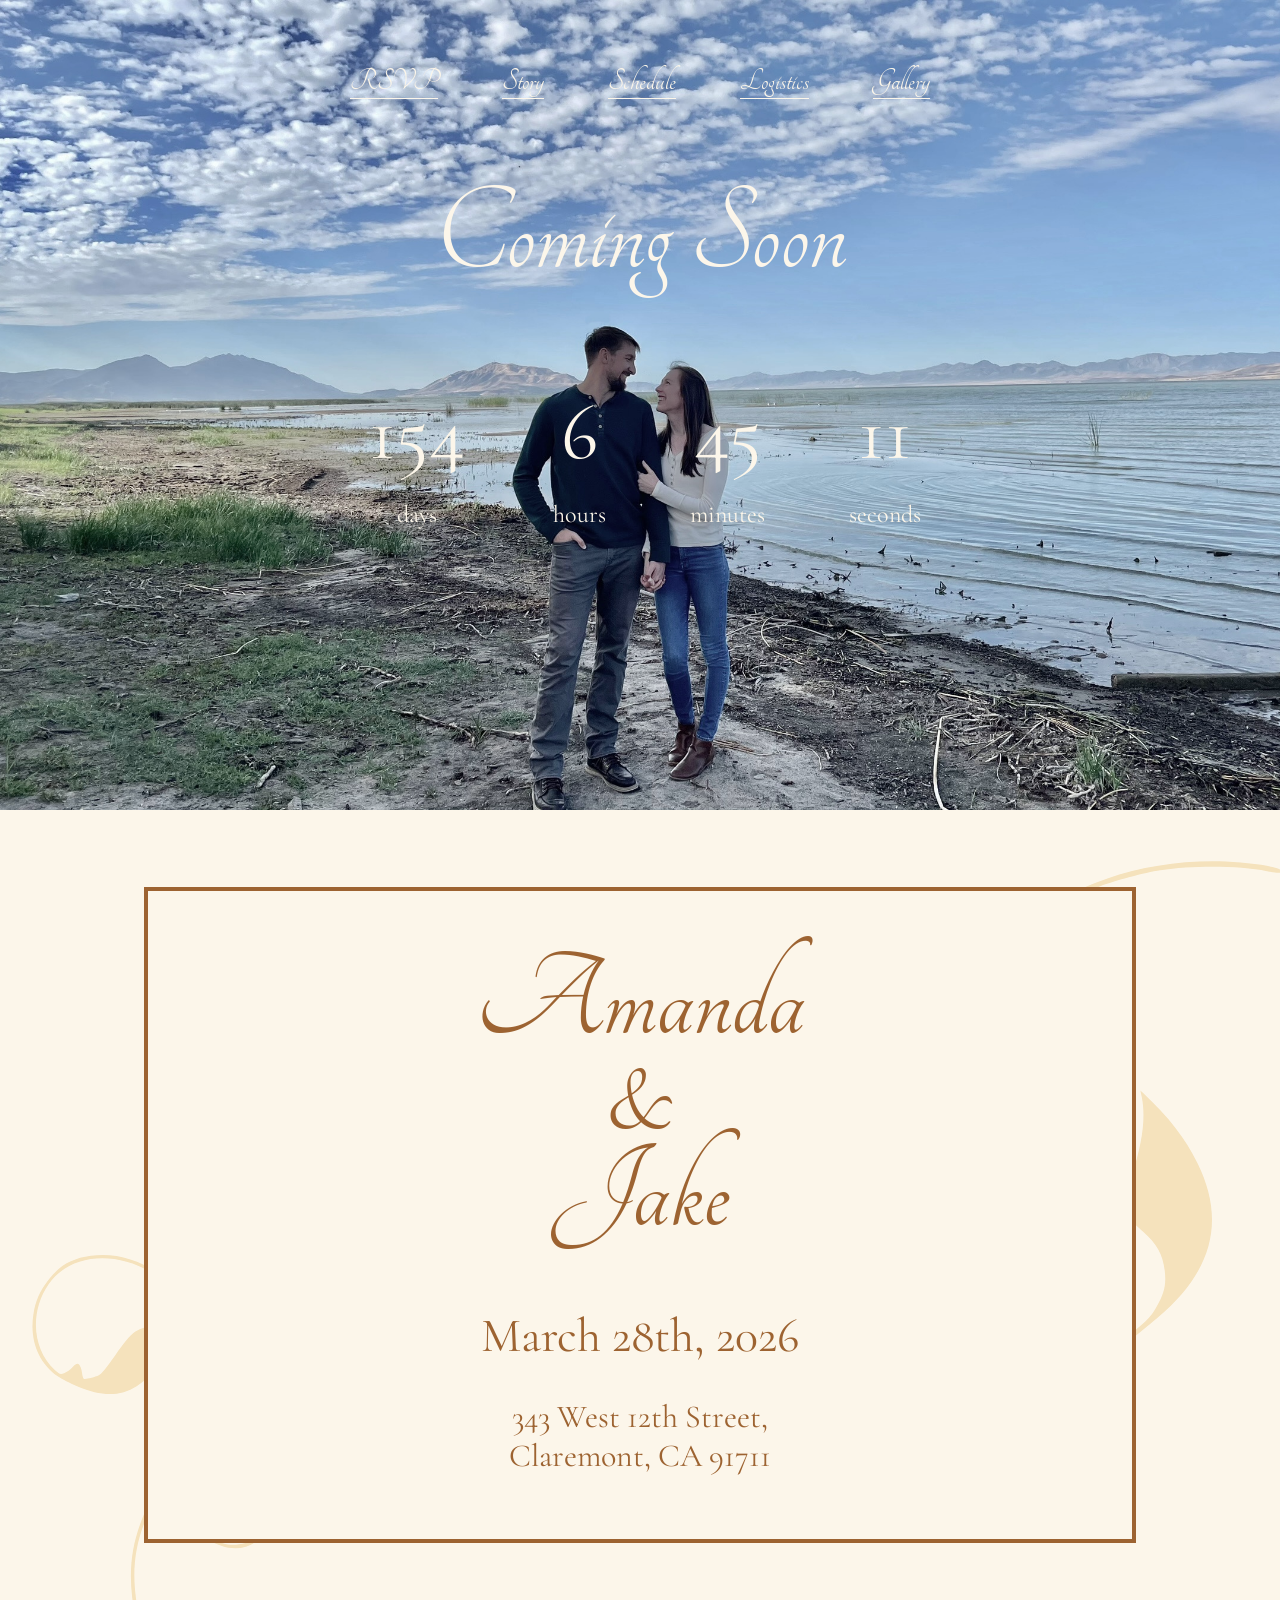
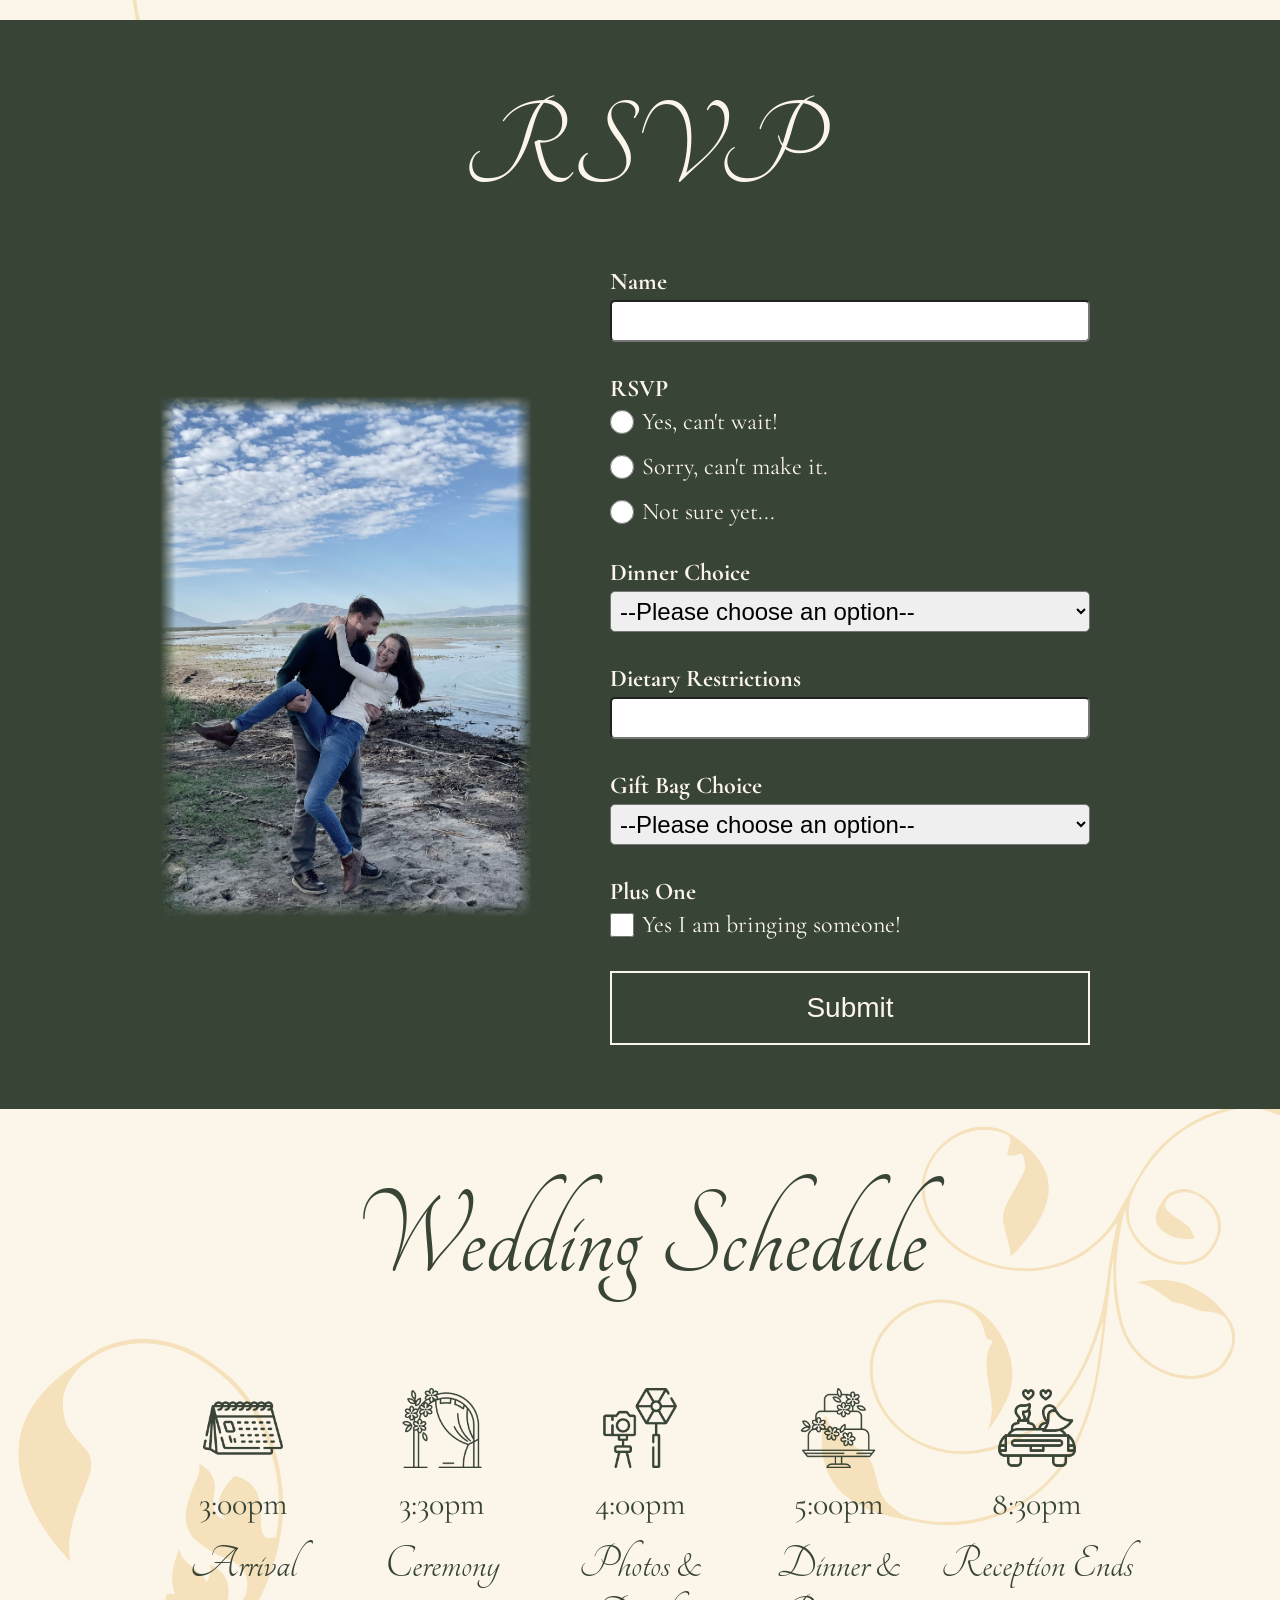
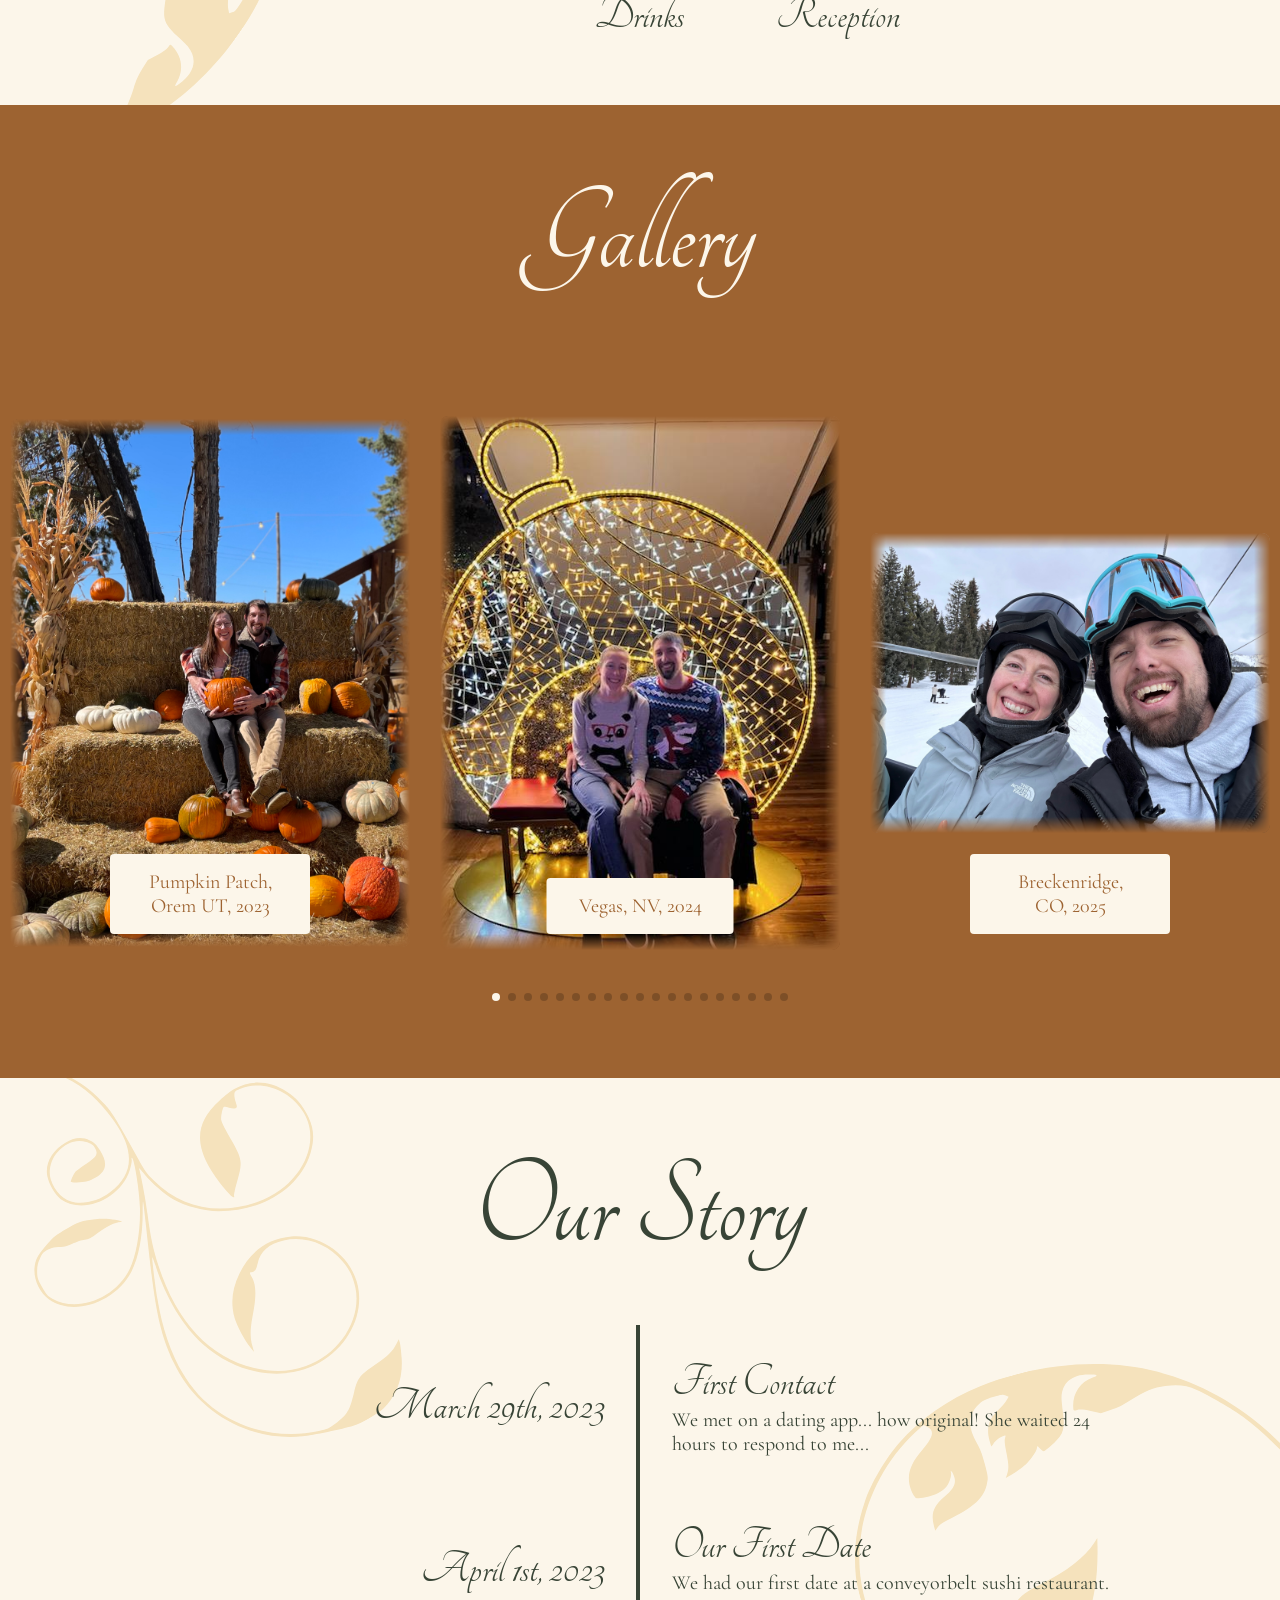
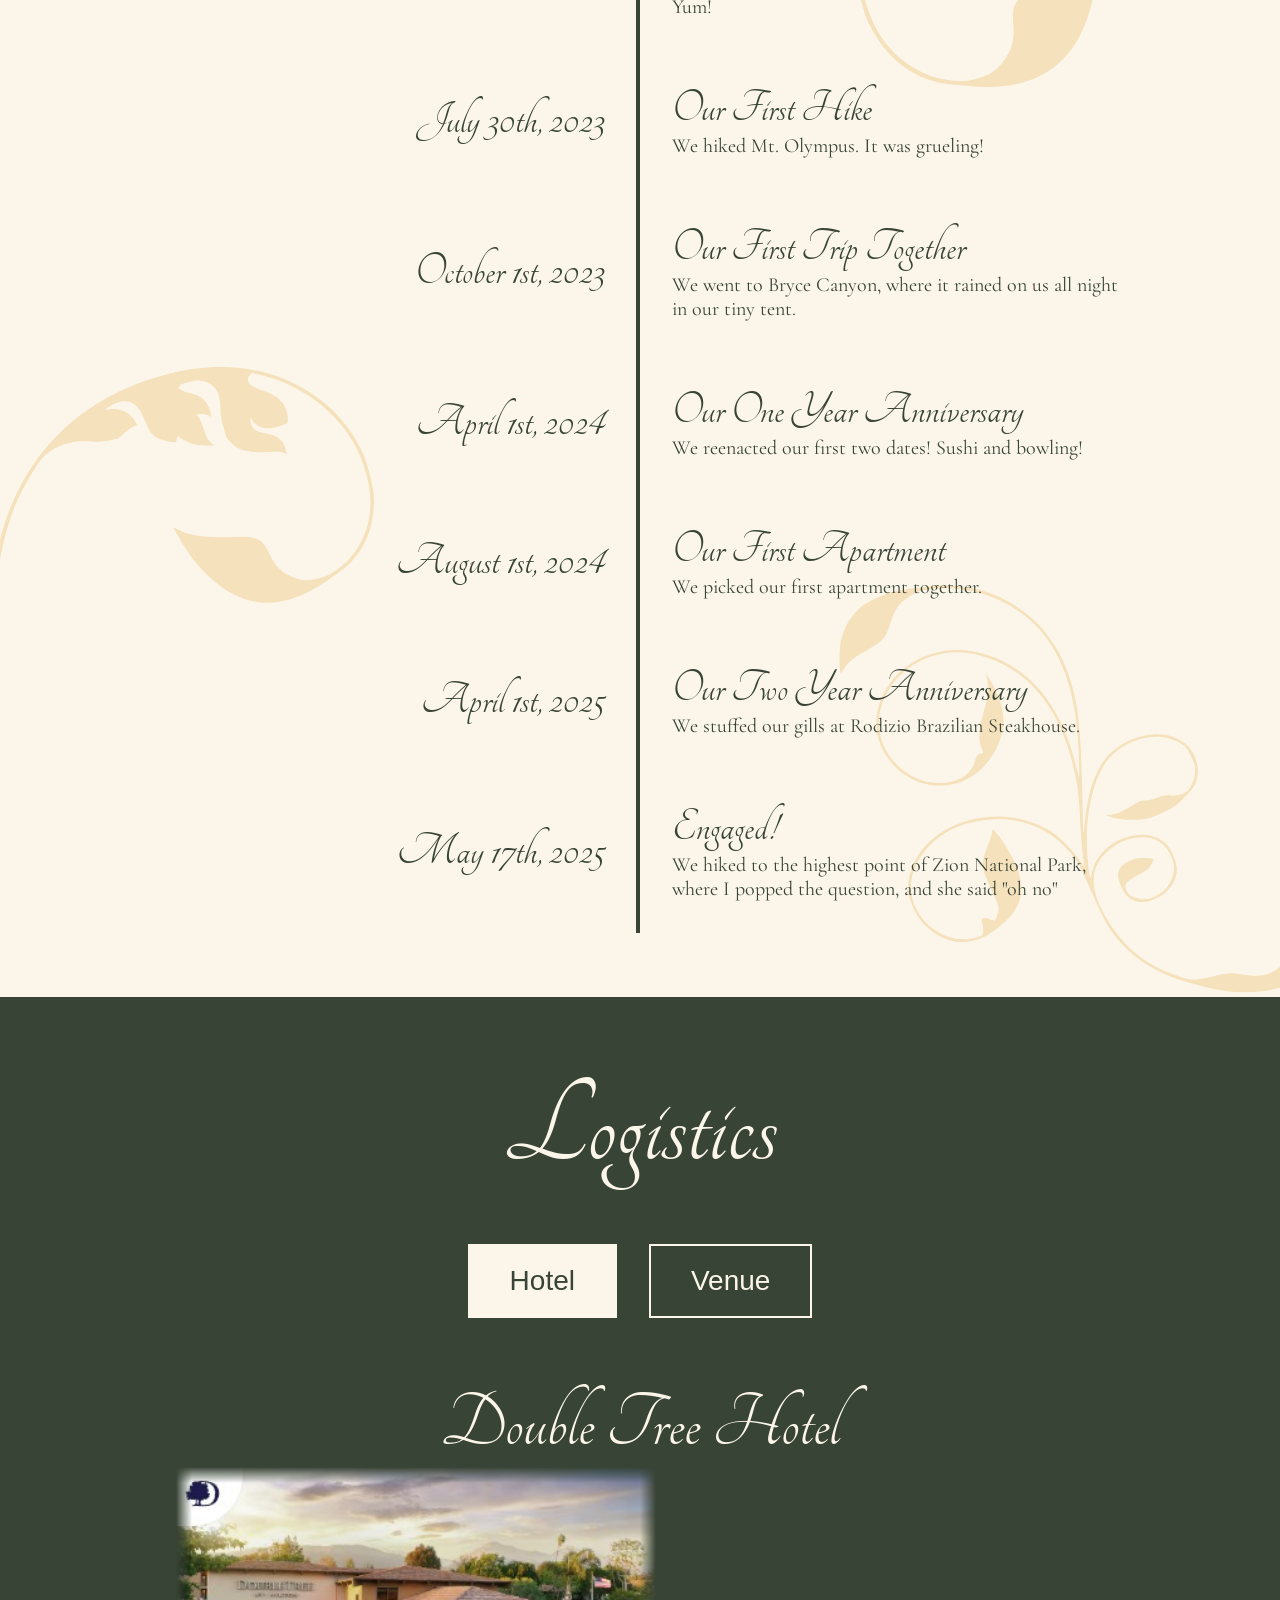
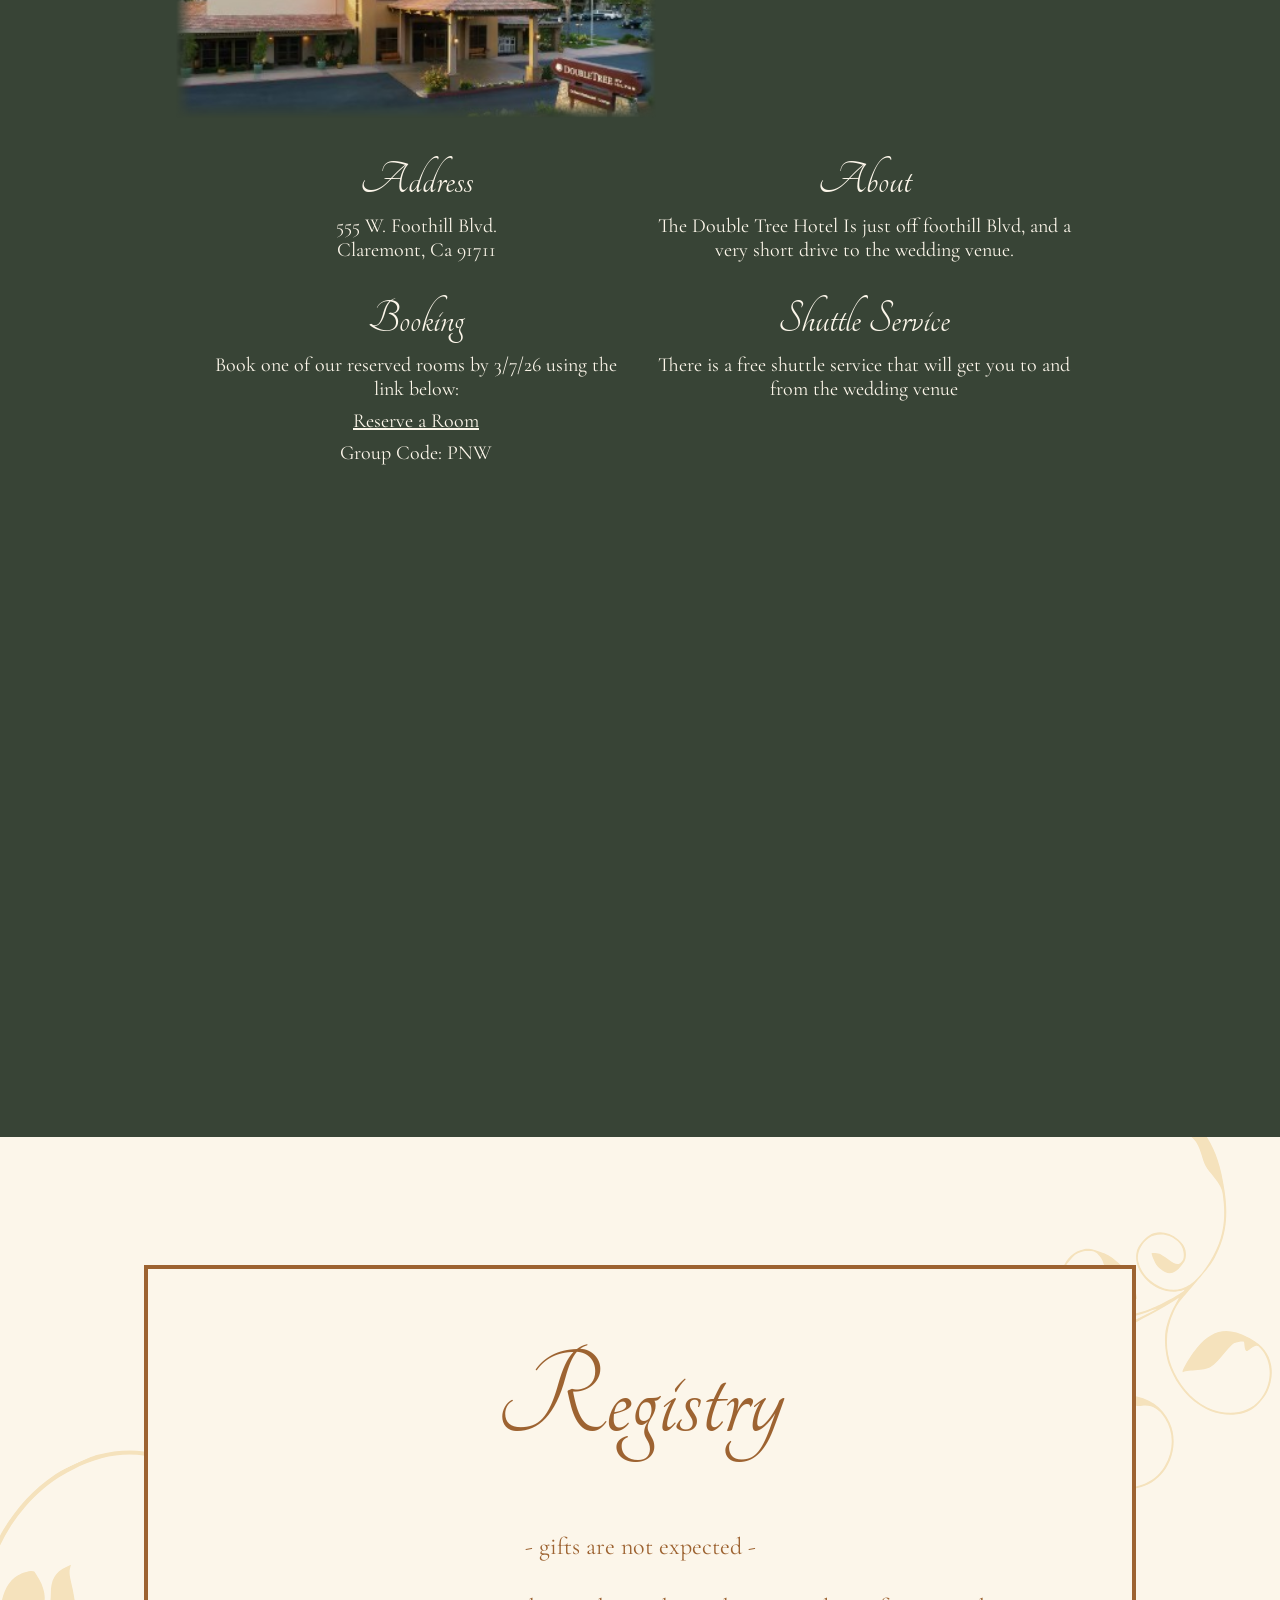
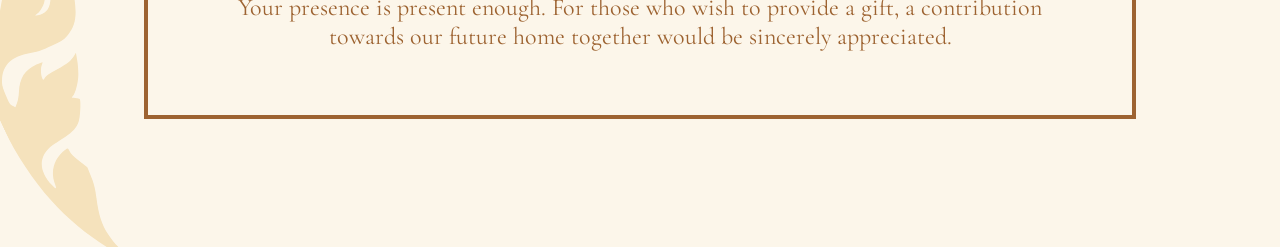
==== commit 668bb439: "add giftbag option to RSVP" ====
--- a/index.html
+++ b/index.html
@@ -674,6 +674,7 @@
     .modal__message {
         font-family: var(--font-body);
         font-size: 2rem;
+        text-align: center;
     }
     /* #endregion */
     /* #region - Media Queries */
@@ -860,6 +861,7 @@
         <img class="foliage foliage--2" src="./public/images/foliage4.svg" alt="">
     </section>
 
+    <!-- RSVP -->
     <section id="rsvp" class="rsvp section theme__primary">
         <div class="rsvp__wrapper section__wrapper">
             <div class="section__header">RSVP</div>
@@ -867,7 +869,8 @@
                     <img class="img--edge-fade" src="./public/images/rsvp.jpeg" alt="">
                 </div>
 
-            <form id="rsvp-form" class="rsvp__form form">
+            <!-- Form -->
+            <form id="rsvp-form" class="rsvp__form form" action="https://formspree.io/f/xjkjvaep" method="POST">
                 <!-- Name -->
                 <div class="input">
                     <div class="input__header">Name</div>
@@ -913,6 +916,17 @@
                     <input id="restrictions-main-input" name="rsvp-restrictions" type="text" />
                 </div>
 
+                <!-- Giftbag Choice -->
+                <div class="input">
+                    <div class="input__header">Gift Bag Choice</div>
+                    <select id="giftbag-main-input" name="giftbag-main" required>
+                        <option value="">--Please choose an option--</option>
+                        <option value="coffee">Regular Coffee</option>
+                        <option value="decaf">Decaf Coffee</option>
+                        <option value="tea">Tea</option>
+                    </select>
+                </div>
+
                 <!-- Plus One -->
                 <div class="input">
                     <div class="input__header">Plus One</div>
@@ -945,9 +959,23 @@
                     <input id="restrictions-guest-input" name="rsvp-restrictions-guest" type="text" disabled />
                 </div>
 
+                <!-- Plus One - Giftbag Choice -->
+                <div class="input" style="display: none;">
+                    <div class="input__header">Gift Bag Choice</div>
+                    <select id="giftbag-guest-input" name="giftbag-guest" disabled>
+                        <option value="">--Please choose an option--</option>
+                        <option value="coffee">Regular Coffee</option>
+                        <option value="decaf">Decaf Coffee</option>
+                        <option value="tea">Tea</option>
+                    </select>
+                </div>
+
                 <!-- FormSubmit -->
                  <input type="hidden" name="_captcha" value="false">
                  <input type="hidden" name="_template" value="table">
+
+                <!-- <input type="hidden" name="_captcha" value="false"> -->
+                <!-- <input type="hidden" name="_next" value="https://amandaandjake.org/thank-you.html"> -->
 
                 <!-- Submit -->
                 <button class="btn btn--xl btn--cream btn--outline" type="submit">Submit</button>
@@ -1417,6 +1445,8 @@
         var dinnerGuestInput        = $("#dinner-guest-input");
         var restrictionsMainInput   = $("#restrictions-main-input");
         var restrictionsGuestInput  = $("#restrictions-guest-input");
+        var giftbagMainInput        = $("#giftbag-main-input");
+        var giftbagGuestInput       = $("#giftbag-guest-input");
 
         plusOneInput.on("change", () => {
             if (plusOneInput.is(":checked")) {
@@ -1426,6 +1456,8 @@
                 dinnerGuestInput.prop('disabled', false);
                 restrictionsGuestInput.parent().css('display', "block");
                 restrictionsGuestInput.prop('disabled', false);
+                giftbagGuestInput.parent().css('display', "block");
+                giftbagGuestInput.prop('disabled', false);
             } else {
                 plusOneNameInput.parent().css("display", "none");
                 plusOneNameInput.prop("disabled", true);
@@ -1433,7 +1465,8 @@
                 dinnerGuestInput.prop('disabled', true);
                 restrictionsGuestInput.parent().css('display', "none");
                 restrictionsGuestInput.prop('disabled', true);
-
+                giftbagGuestInput.parent().css('display', "none");
+                giftbagGuestInput.prop('disabled', true);
             }
         });
 
@@ -1446,14 +1479,14 @@
             dinnerGuestInput.prop('disabled', true);
             restrictionsGuestInput.parent().css('display', "none");
             restrictionsGuestInput.prop('disabled', true);
-
         }
 
         form.on("submit", (e) => {
-            e.preventDefault();
+            // console.log("submitting...");
+            // e.preventDefault();
             const formData = new FormData(form[0]);
             var formResponses = [...formData.entries()];
-            // console.log(formResponses);
+            console.log(formResponses);
             var rsvpResponse = formResponses[1][1];
             var modalHeader;
             var modalMessage;
@@ -1472,38 +1505,45 @@
                     break;
             }
 
-            // setTimeout(() => {
-
-            //     // Show thank you message
+            setTimeout(() => {
+
+                // Show thank you message
                 
-            //     showModal(modalHeader, modalMessage);
+                showModal(modalHeader, modalMessage);
                 
-            //     // Clear the form
+                // Clear the form
+                resetForm();
+
+            }, 500);
+
+            // TESTING
+            // fetch("https://formspree.io/f/xjkjvaep", {
+            //     method: "POST",
+            //     headers: {
+            //         "Accept": "application/json",
+            //         "Content-Type": "application/json"
+            //     },
+            //     body: formData
+            // })
+            // .then(response => {
+            //     if (response.ok) {
+
+            //         // Show thank you message
+            //         showModal(modalHeader, modalMessage);
+
+            //         // Clear the form
+            //         resetForm();
+
+            //     } else if(response.status === 402 || response.status === 429) {
+            //         showModal("We're sorry", "we've reached our submission limit for now. Please try again later or fill out our invitation and mail it back to us.");
+            //         resetForm();
+            //     }
+            // })
+            // .catch(error => {
+            //     console.error("Formsubmit error:", error);
+            //     showModal("Oops!", "We're having some technical difficulties! Please try again later or fill out our invitation and mail it back to us.");
             //     resetForm();
-
-            // }, 1000);
-
-            fetch("https://formsubmit.co/yummyfunnybunny13@gmail.com", {
-                method: "POST",
-                body: formData
-            })
-            .then(response => {
-                if (response.ok) {
-
-                    // Show thank you message
-                    showModal(modalHeader, modalMessage);
-
-                    // Clear the form
-                    resetForm();
-
-                } else if(response.status === 402 || response.status === 429) {
-                    showModal("We're sorry", "we've reached our submission limit for now. Please try again later or fill out our invitation and mail it back to us.");
-                }
-            })
-            .catch(error => {
-                console.error("Formsubmit error:", error);
-                showModal("Oops!", "We're having some technical difficulties! Please try again later or fill out our invitation and mail it back to us.");
-            });
+            // });
 
         });
         // #endregion
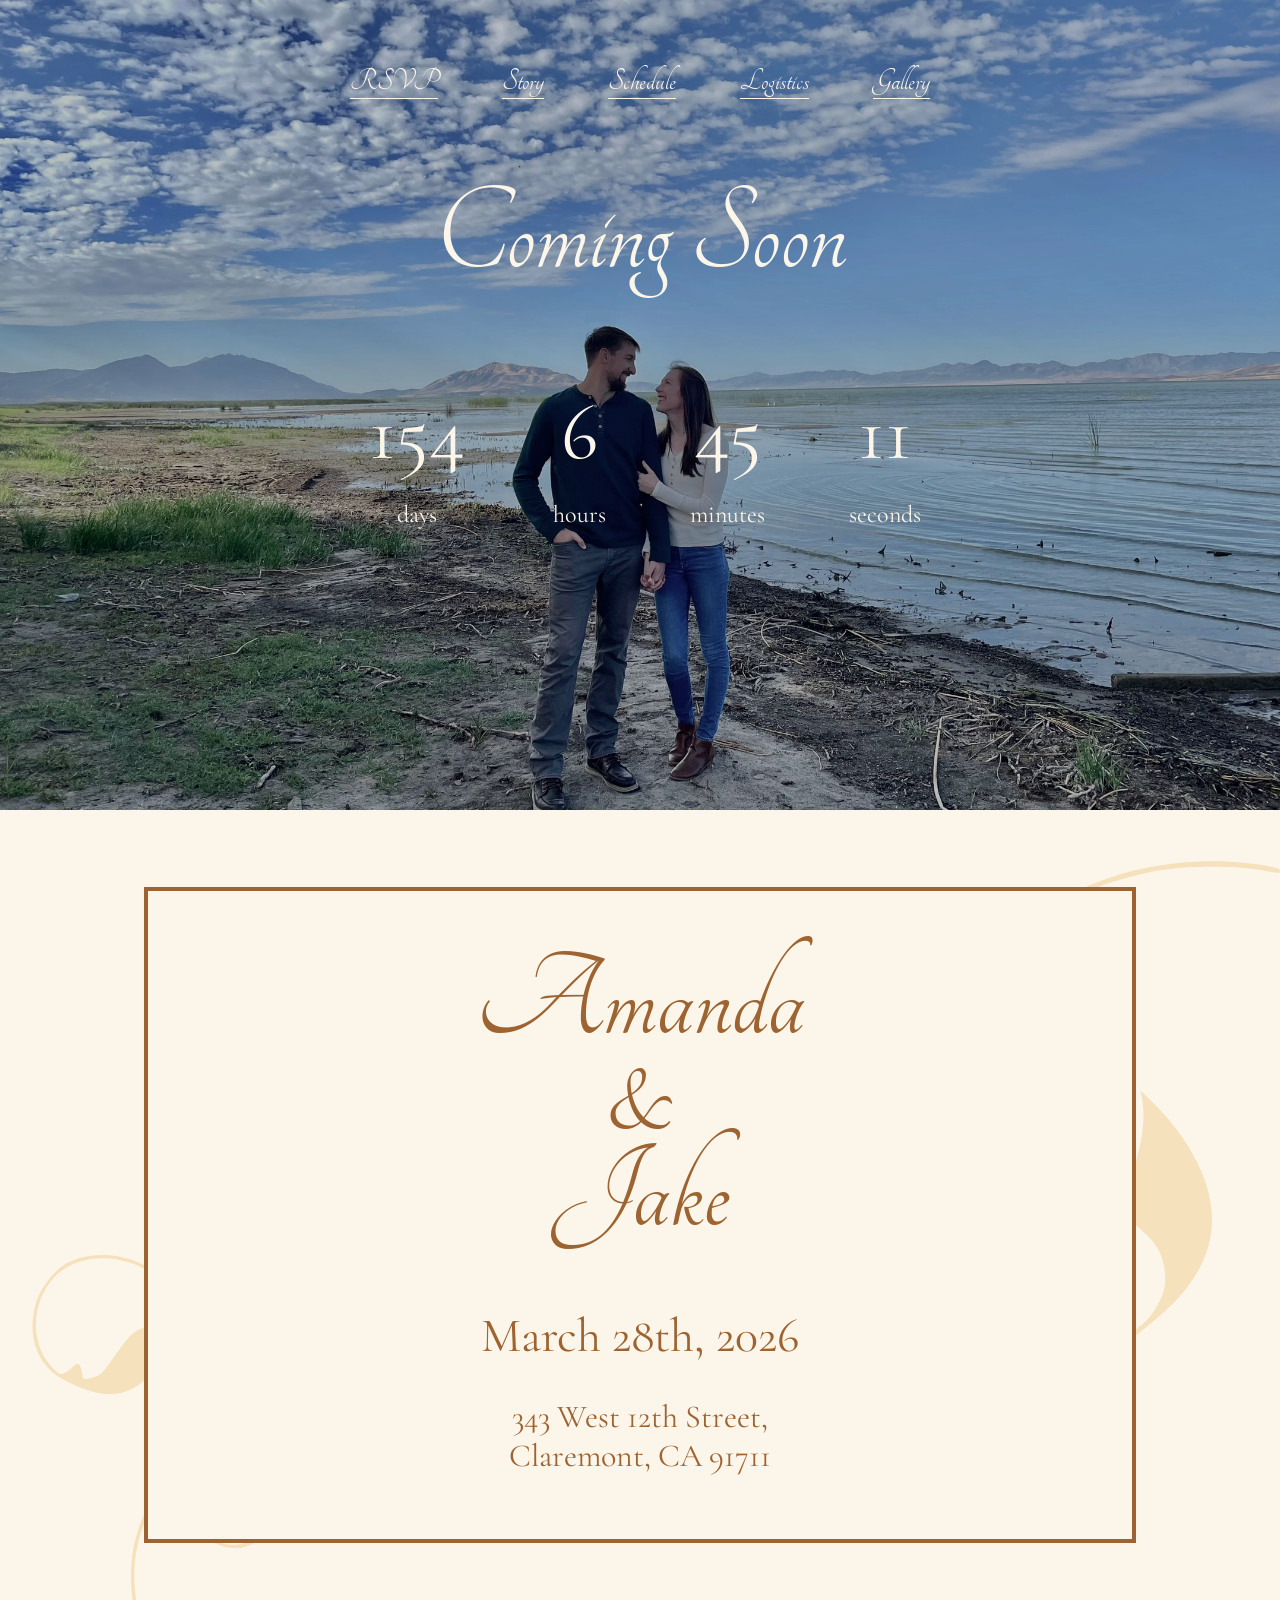
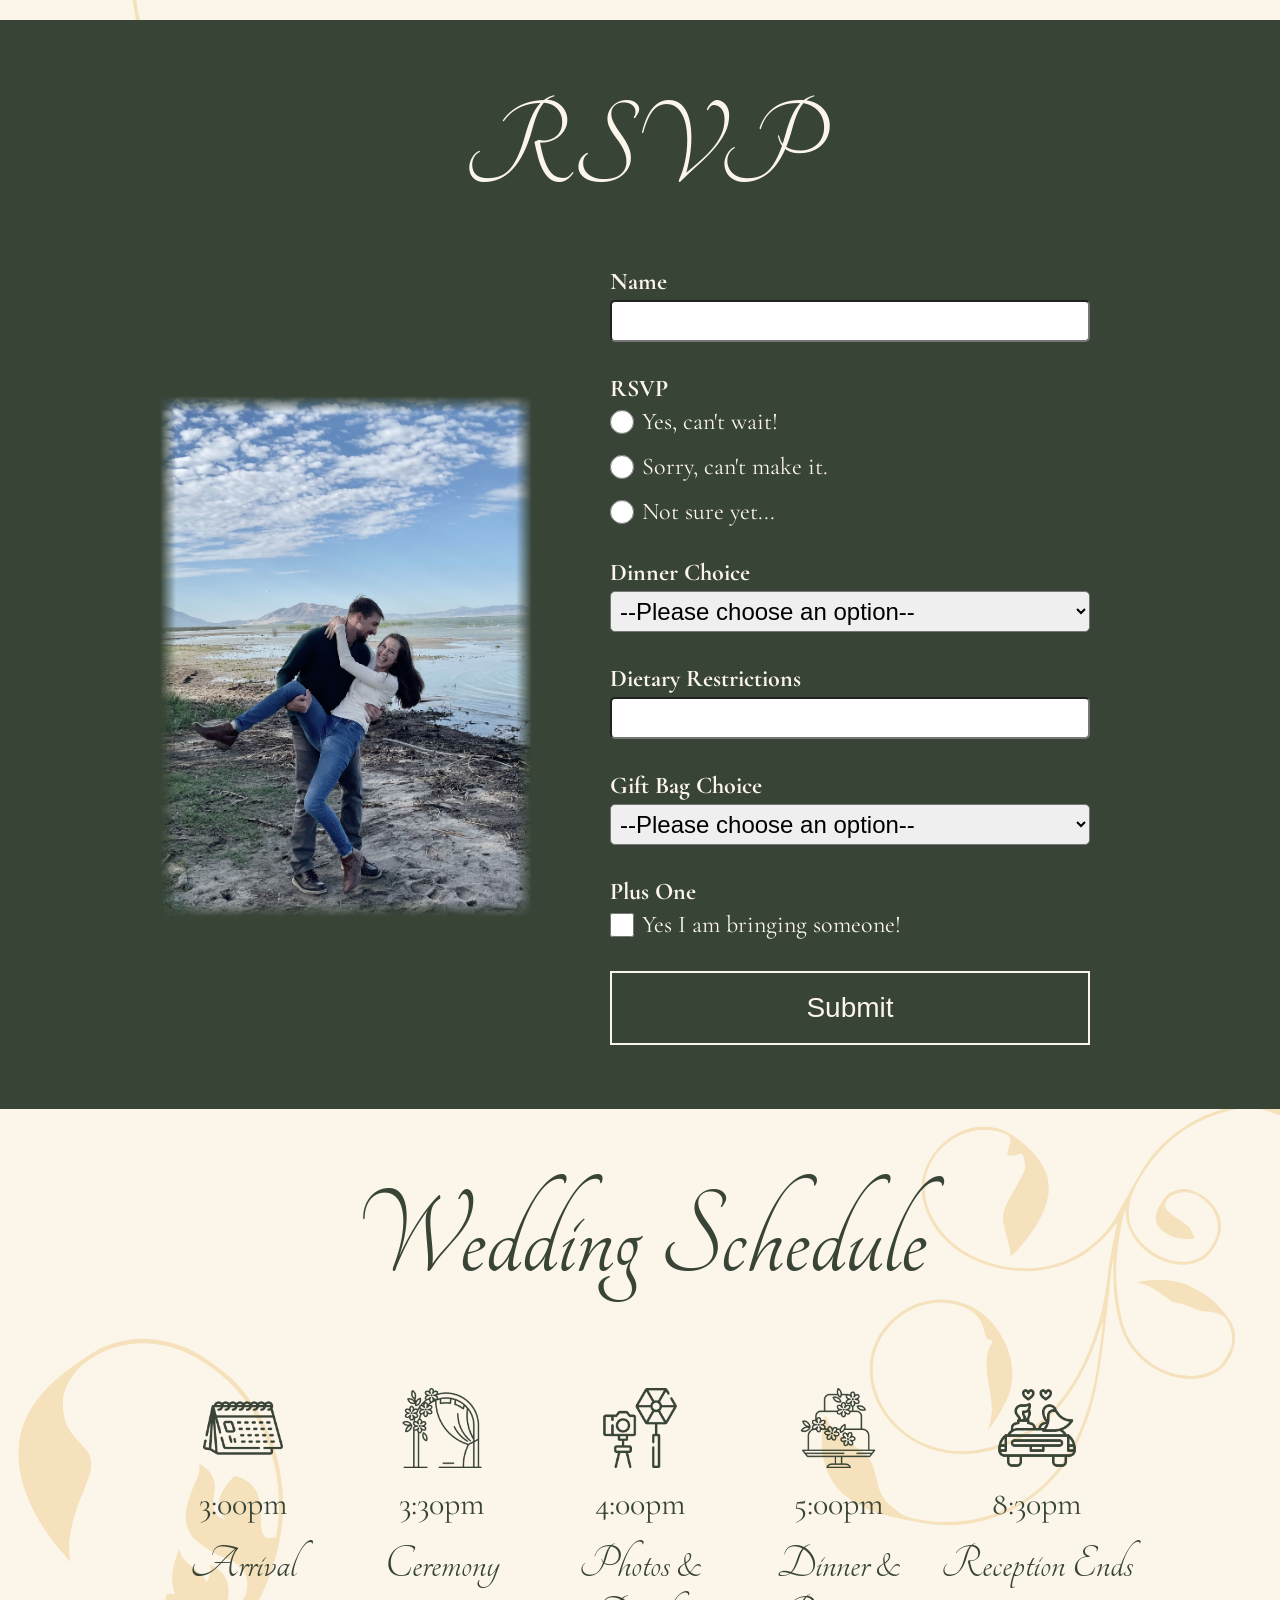
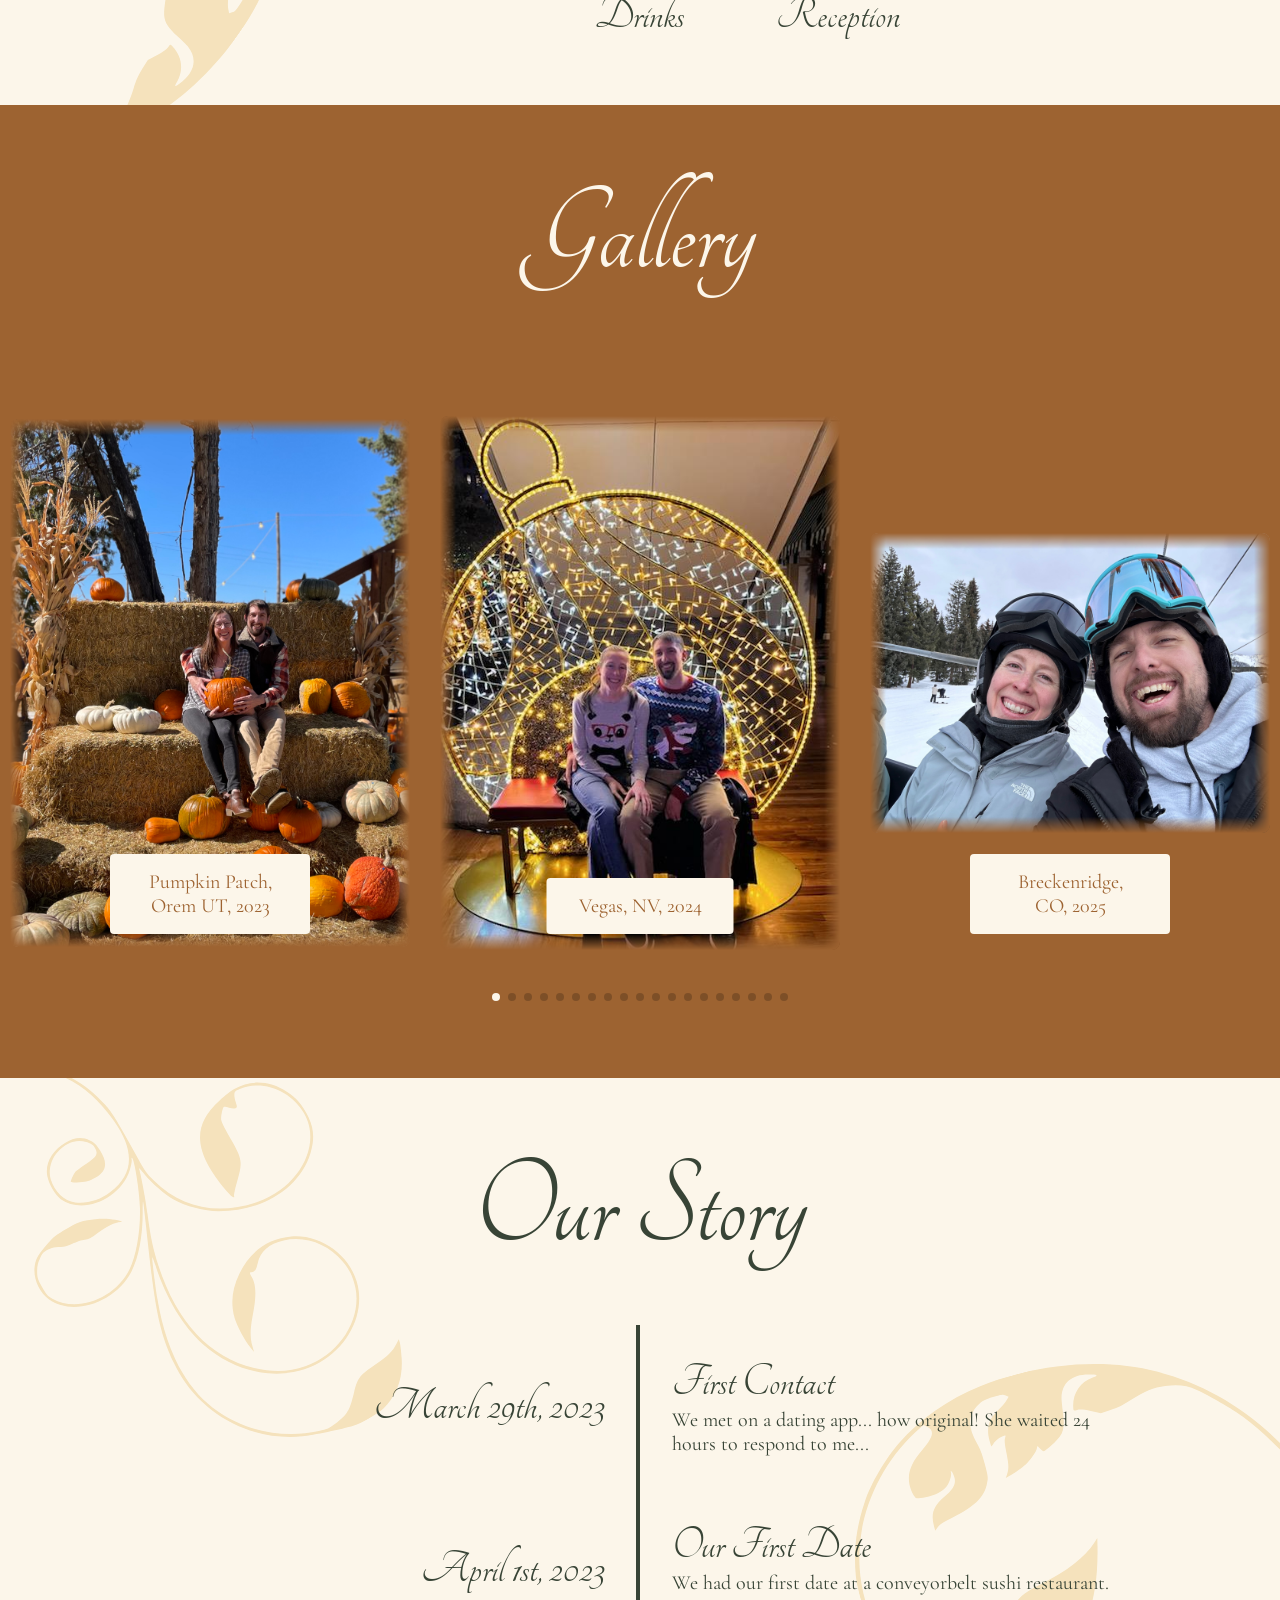
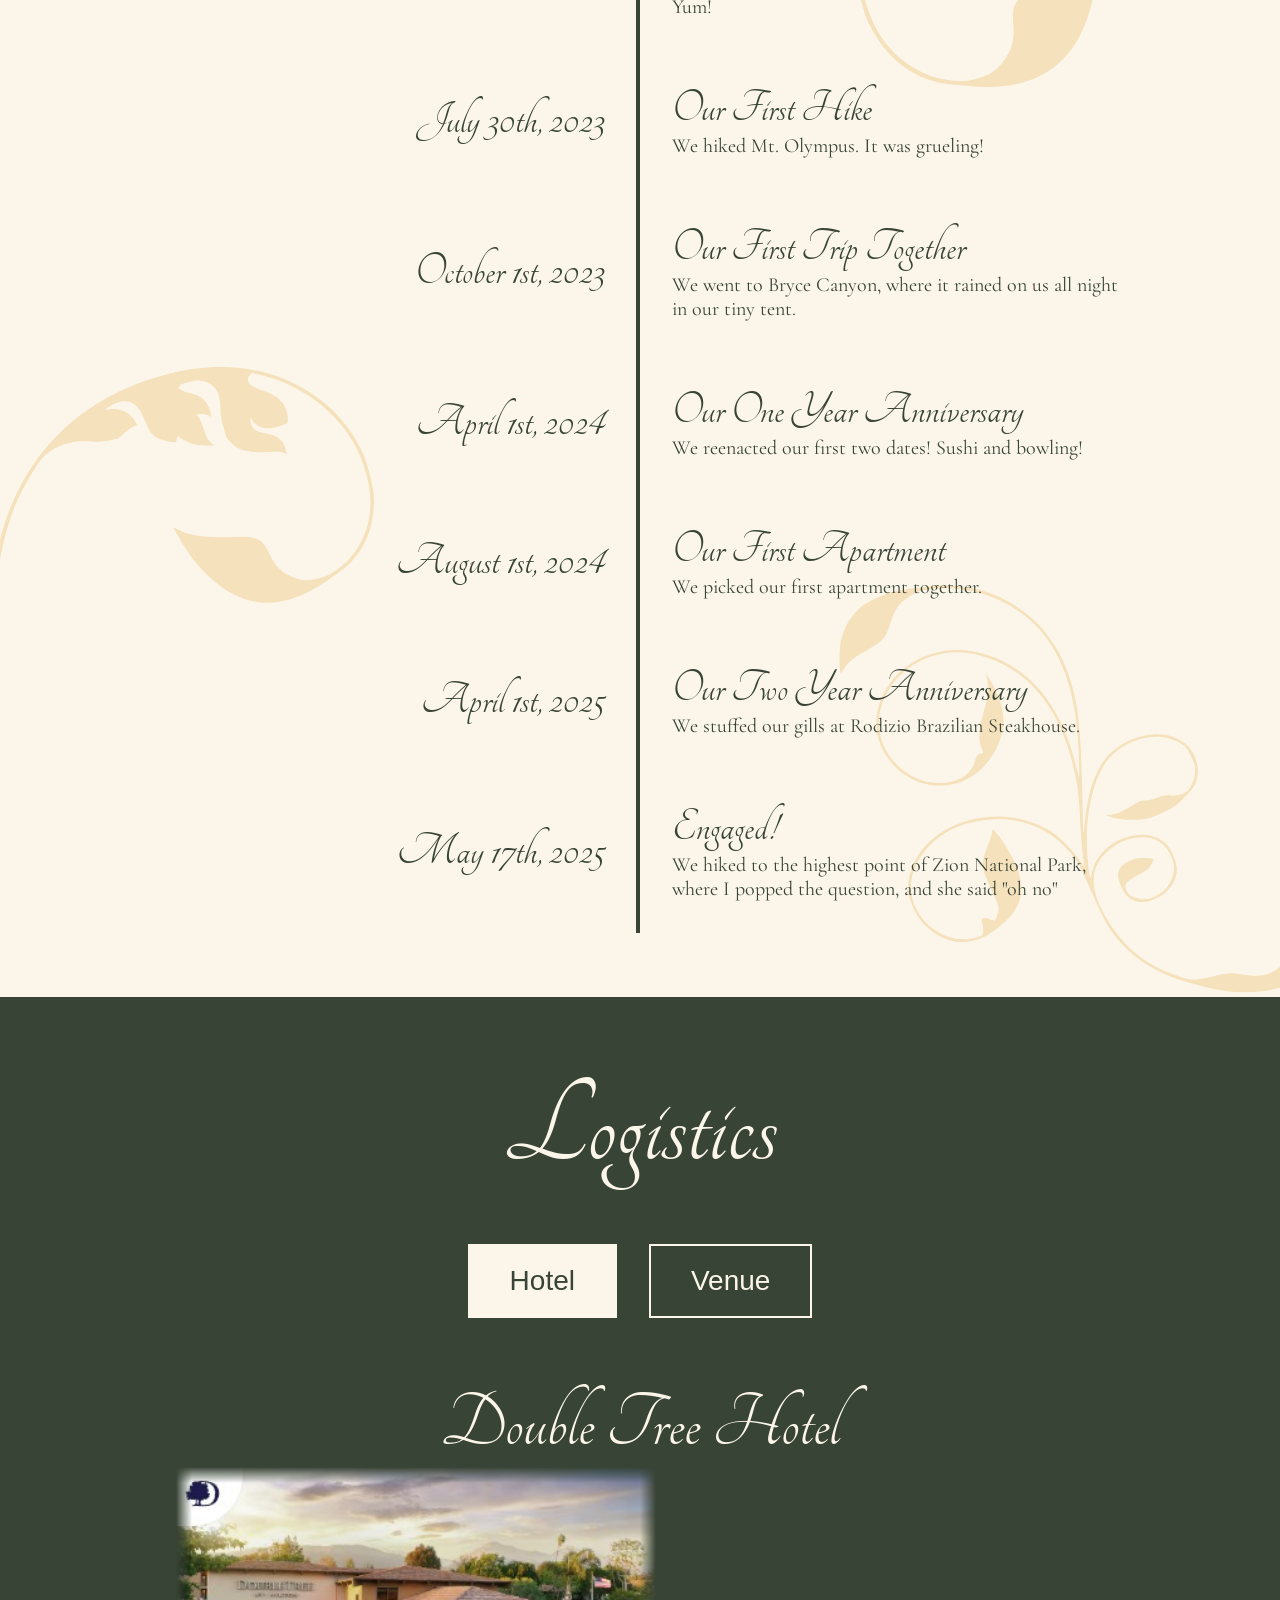
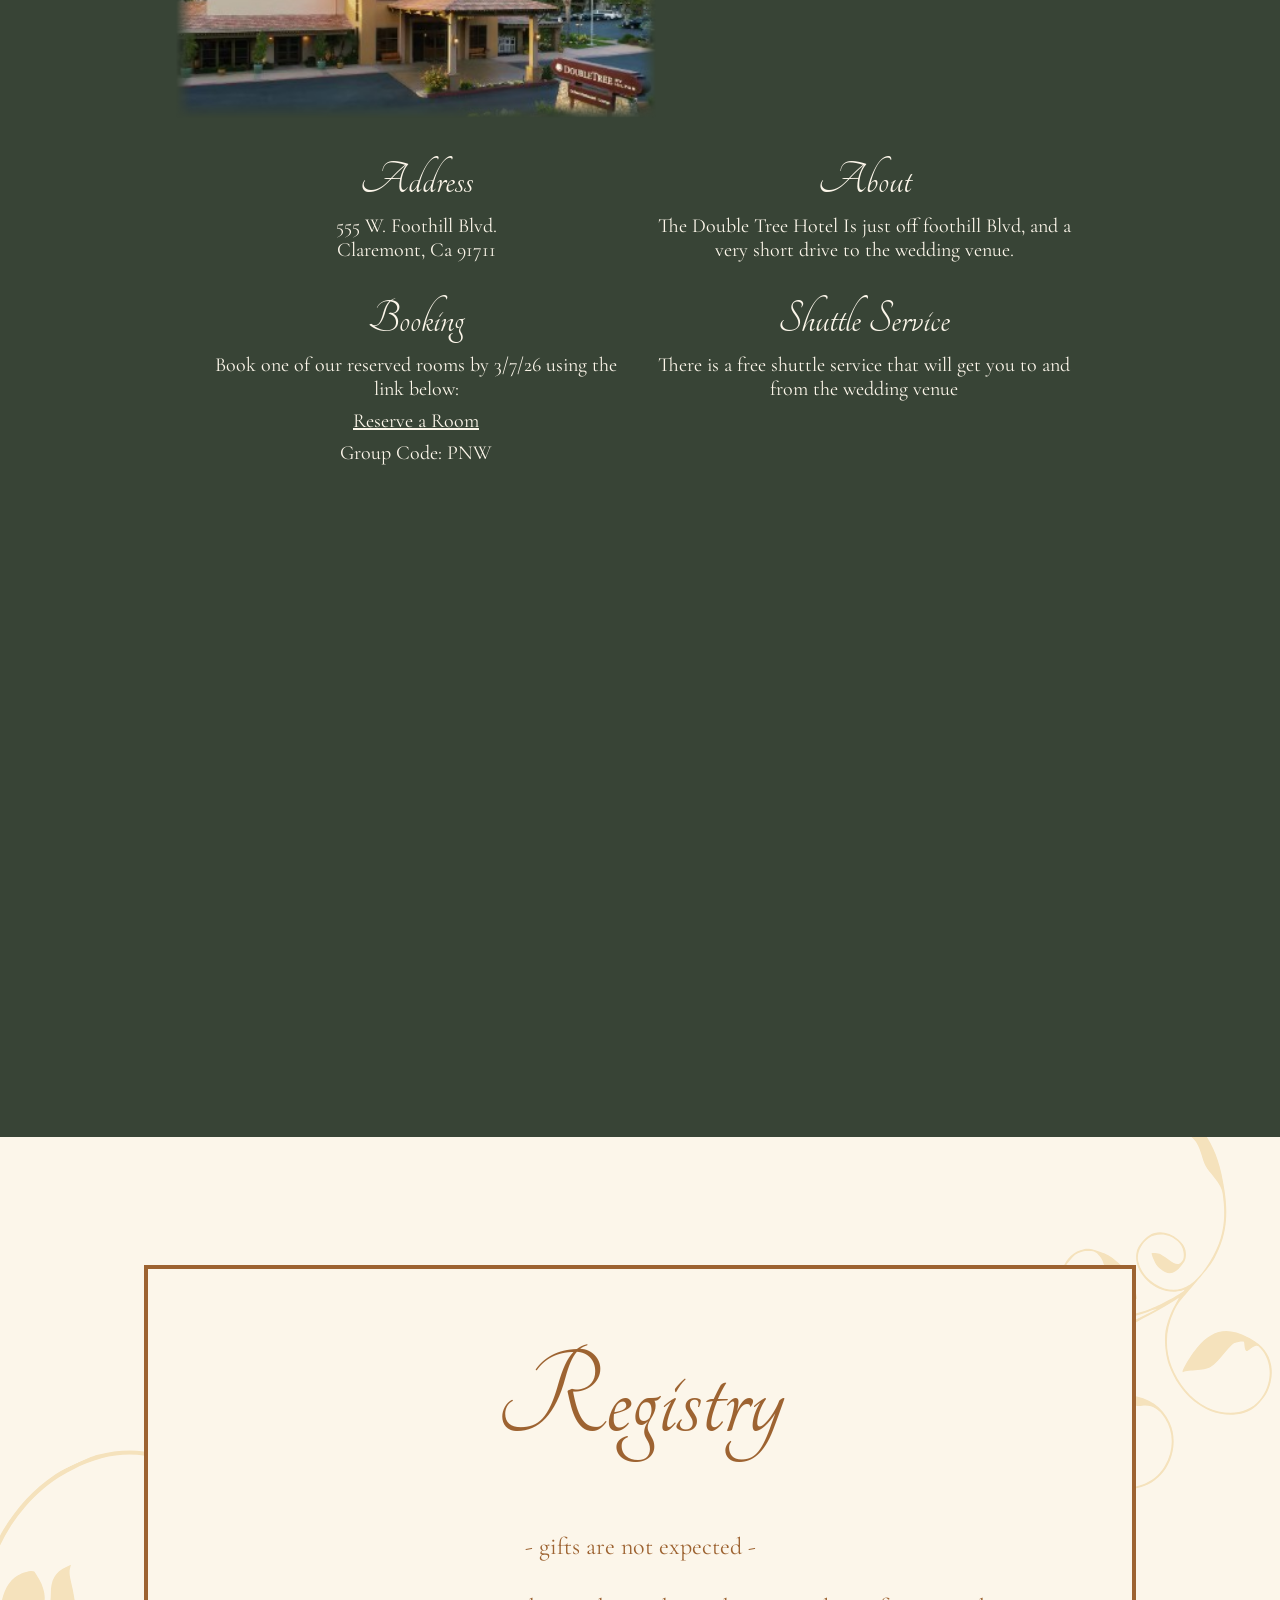
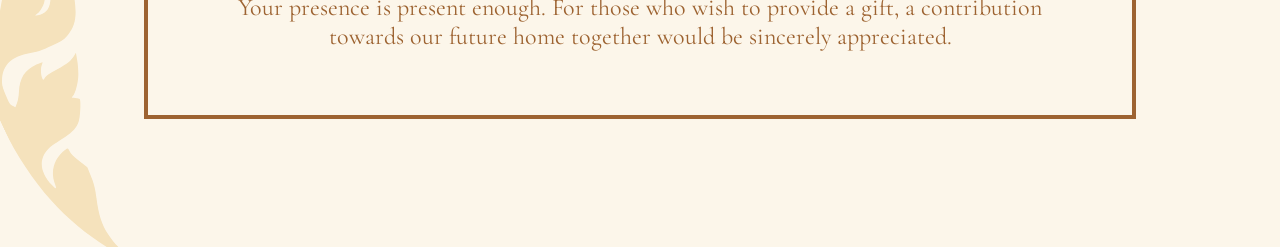
==== commit 95dc2f63: "updates" ====
--- a/index.html
+++ b/index.html
@@ -29,10 +29,12 @@
     <script src="https://cdnjs.cloudflare.com/ajax/libs/luxon/3.5.0/luxon.min.js" integrity="sha512-SN7iwxiJt9nFKiLayg3NjLItXPwRfBr4SQSIugMeBFrD4lIFJe1Z/exkTZYAg3Ul+AfZEGws2PQ+xSoaWfxRQQ==" crossorigin="anonymous" referrerpolicy="no-referrer"></script> 
     
     <!-- MapBox -->
+    <script src="https://api.mapbox.com/mapbox-gl-js/v2.15.0/mapbox-gl.js"></script>
     <link href="https://api.mapbox.com/mapbox-gl-js/v2.15.0/mapbox-gl.css" rel="stylesheet" />
+
     <link rel="stylesheet" href="https://api.mapbox.com/mapbox-gl-js/plugins/mapbox-gl-directions/v4.1.1/mapbox-gl-directions.css"/>
     <script src="https://api.mapbox.com/mapbox-gl-js/plugins/mapbox-gl-directions/v4.1.1/mapbox-gl-directions.js"></script>
-    <script src="https://api.mapbox.com/mapbox-gl-js/v2.15.0/mapbox-gl.js"></script>
+
     <script src="https://api.mapbox.com/mapbox-gl-js/plugins/mapbox-gl-geocoder/v4.7.2/mapbox-gl-geocoder.min.js"></script>
     <link rel="stylesheet" href="https://api.mapbox.com/mapbox-gl-js/plugins/mapbox-gl-geocoder/v4.7.2/mapbox-gl-geocoder.css"/>
     
@@ -145,7 +147,7 @@
         background-image: url("public/images/hero-bg-1.jpeg");
         background-size: cover;
         background-position: center;
-        filter: grayscale(25%);
+        filter: brightness(0.75);
         z-index: -10;
     }
     .hero__wrapper {
@@ -961,7 +963,7 @@
 
                 <!-- Plus One - Giftbag Choice -->
                 <div class="input" style="display: none;">
-                    <div class="input__header">Gift Bag Choice</div>
+                    <div class="input__header">Gift Bag Choice (Plus One)</div>
                     <select id="giftbag-guest-input" name="giftbag-guest" disabled>
                         <option value="">--Please choose an option--</option>
                         <option value="coffee">Regular Coffee</option>
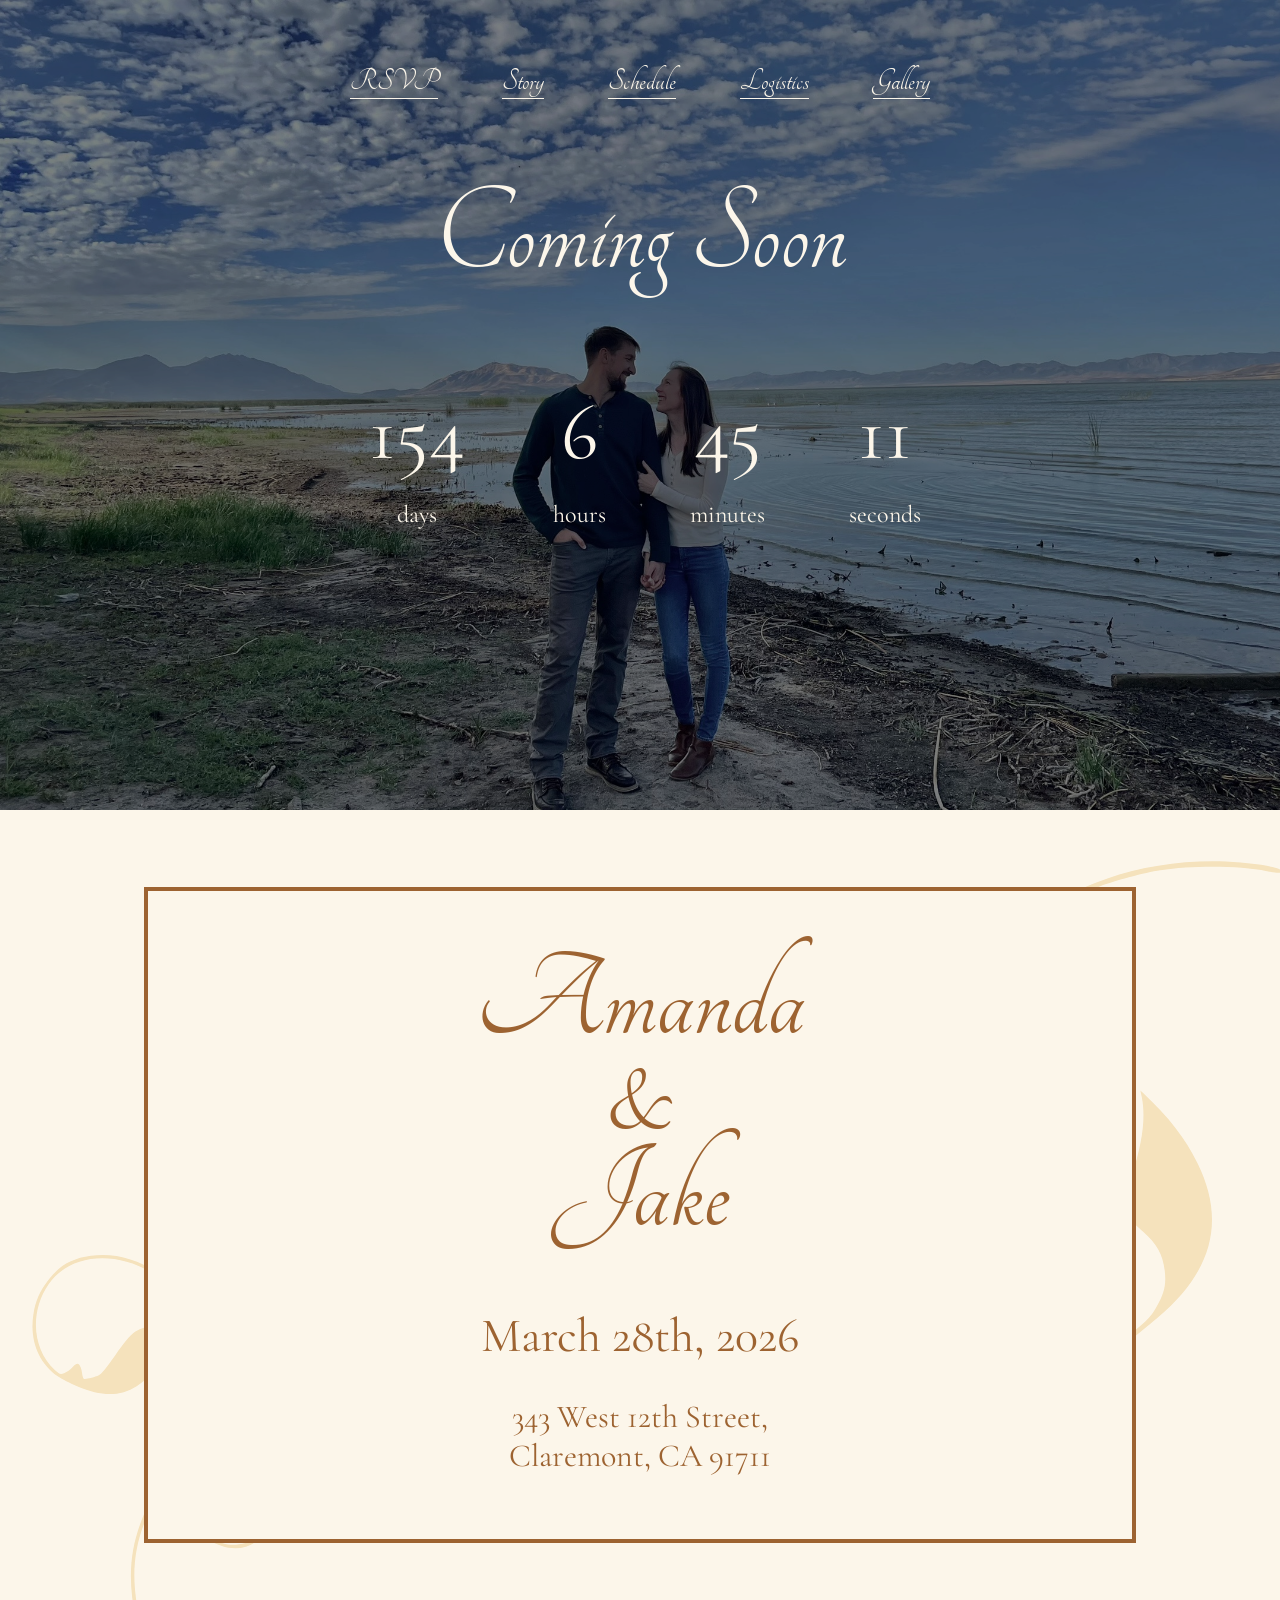
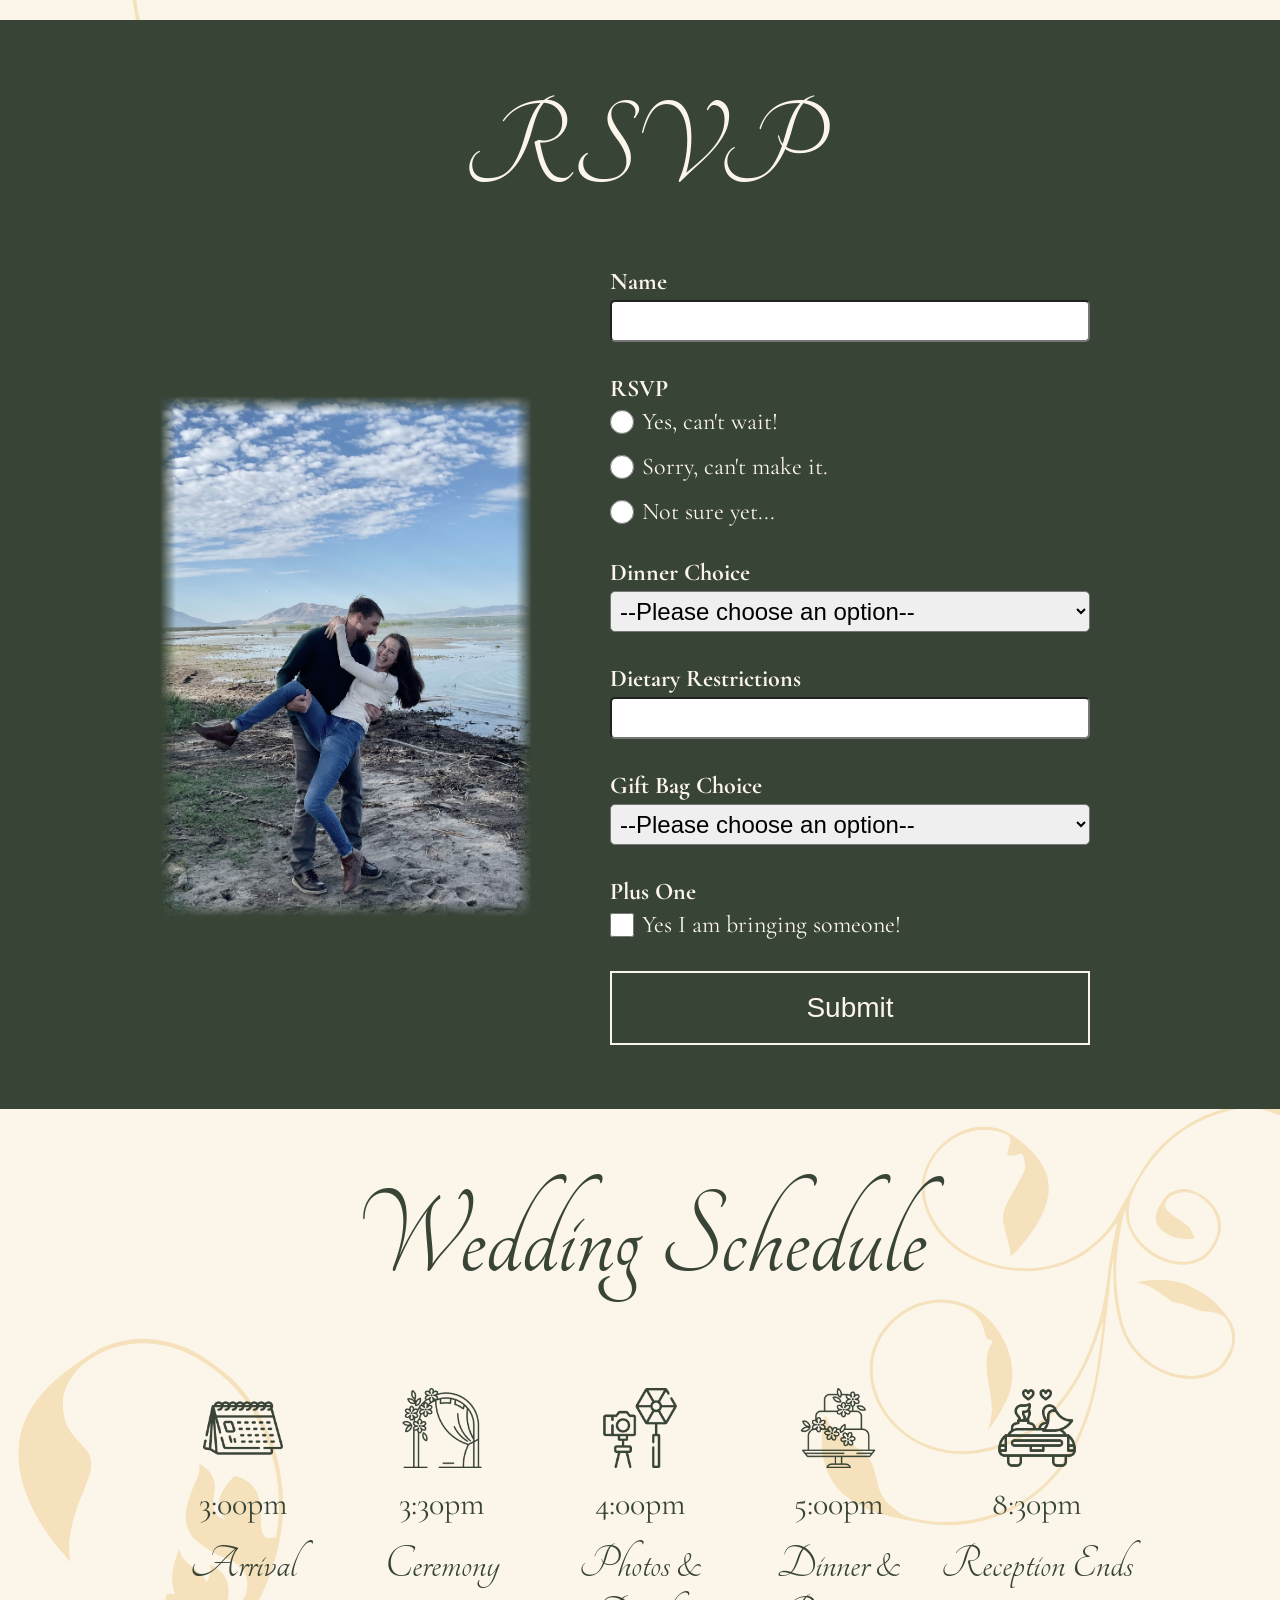
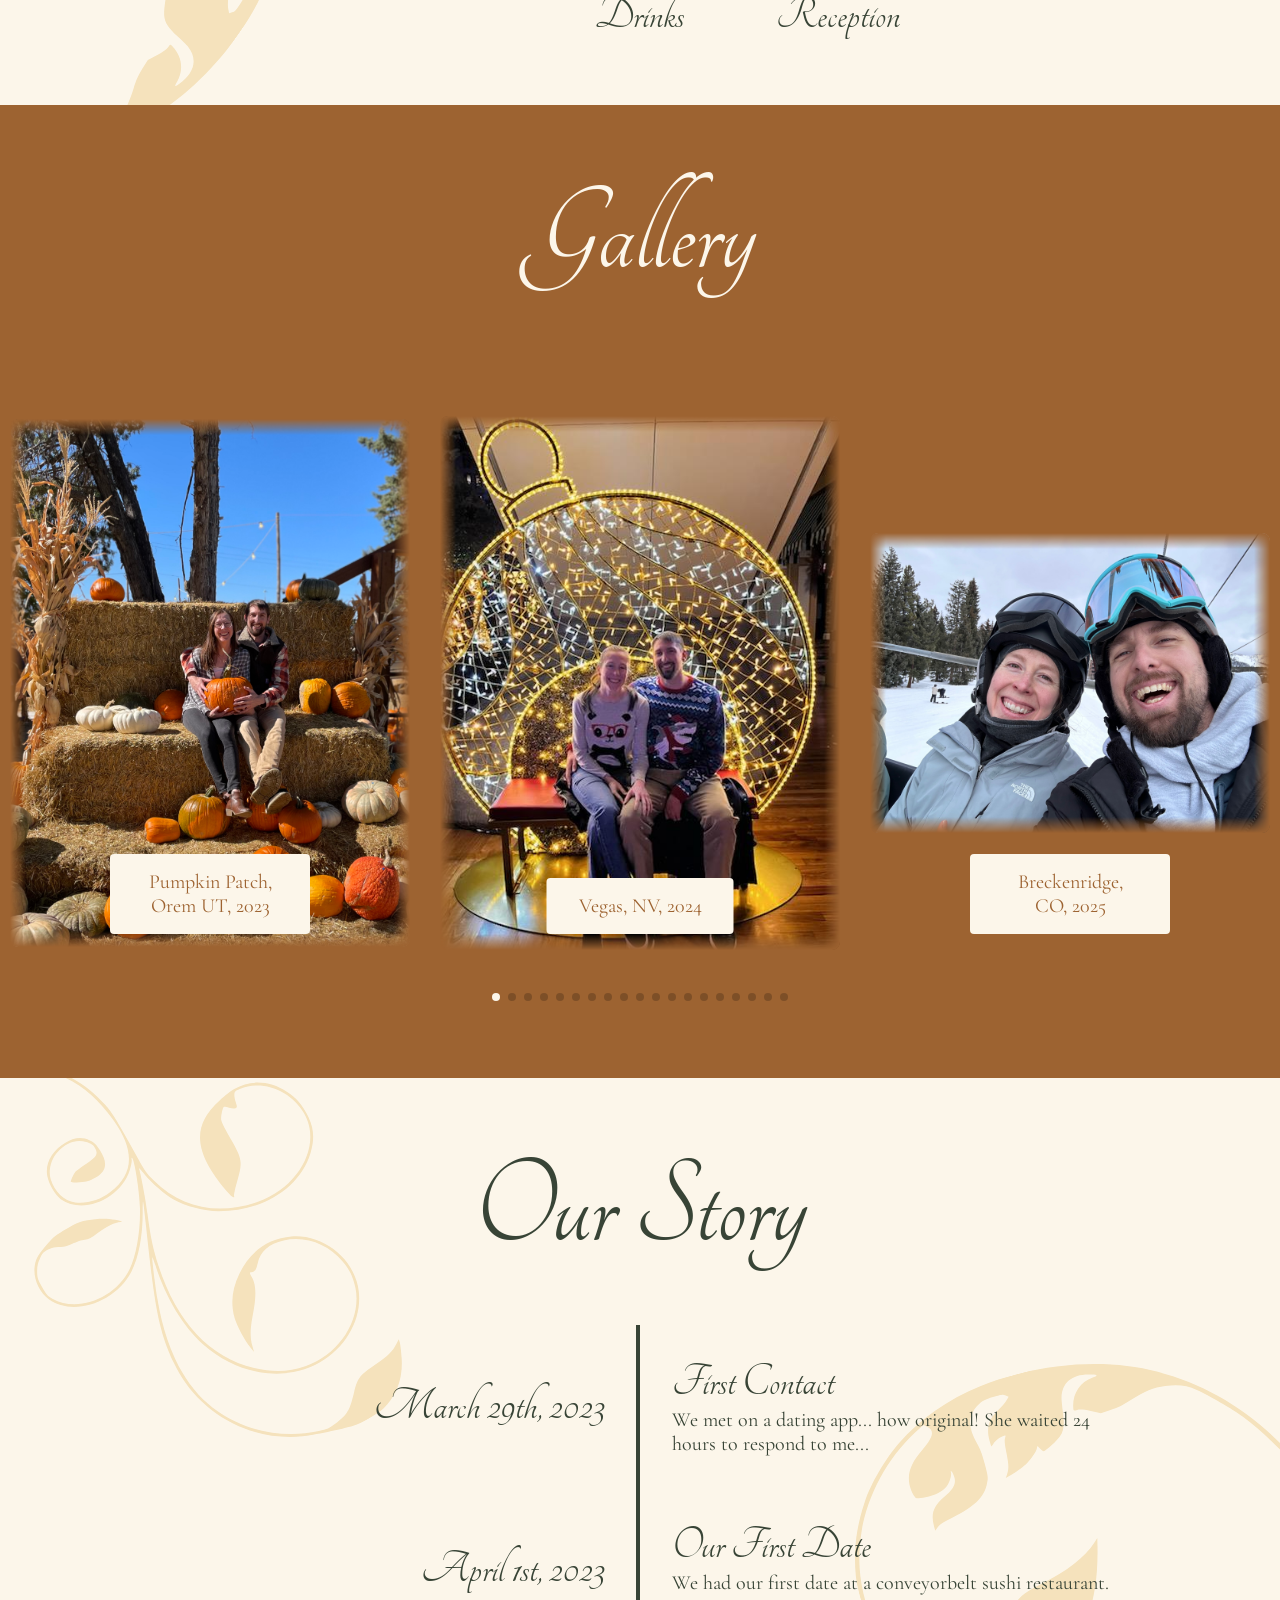
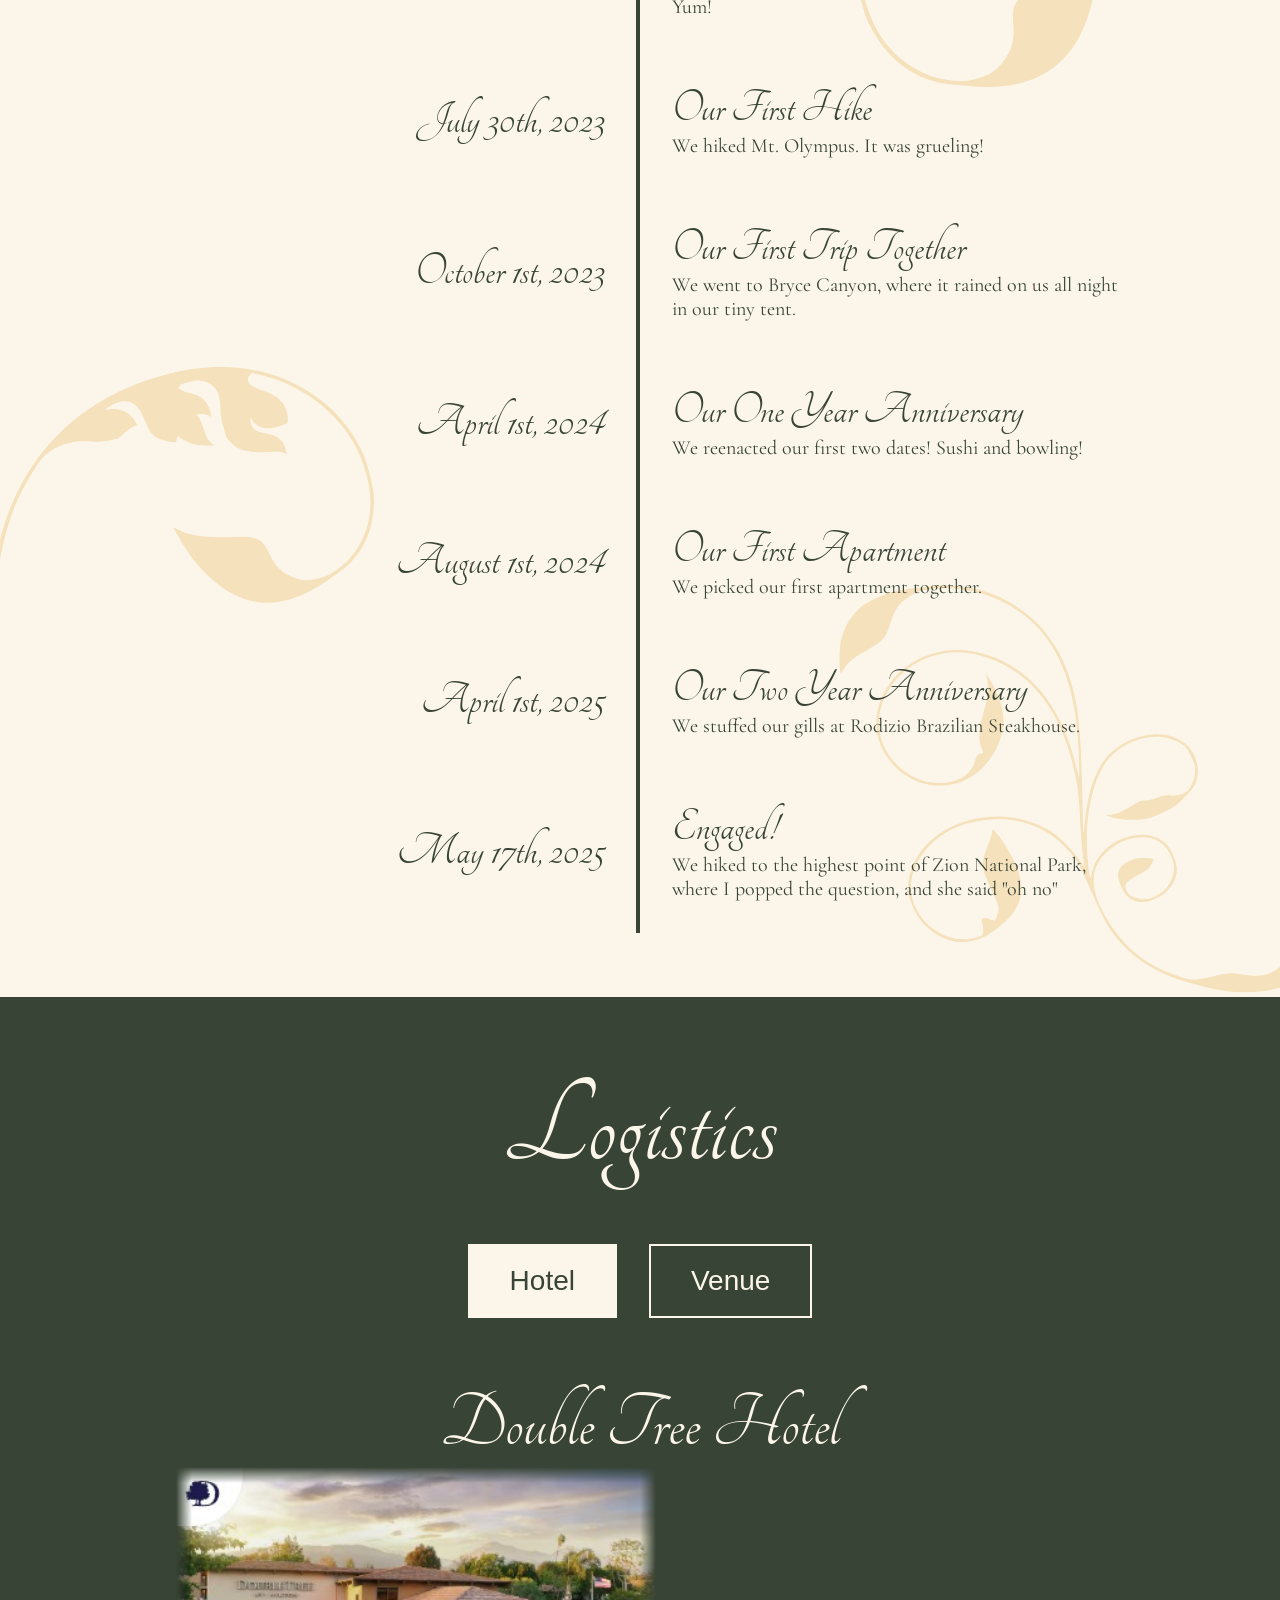
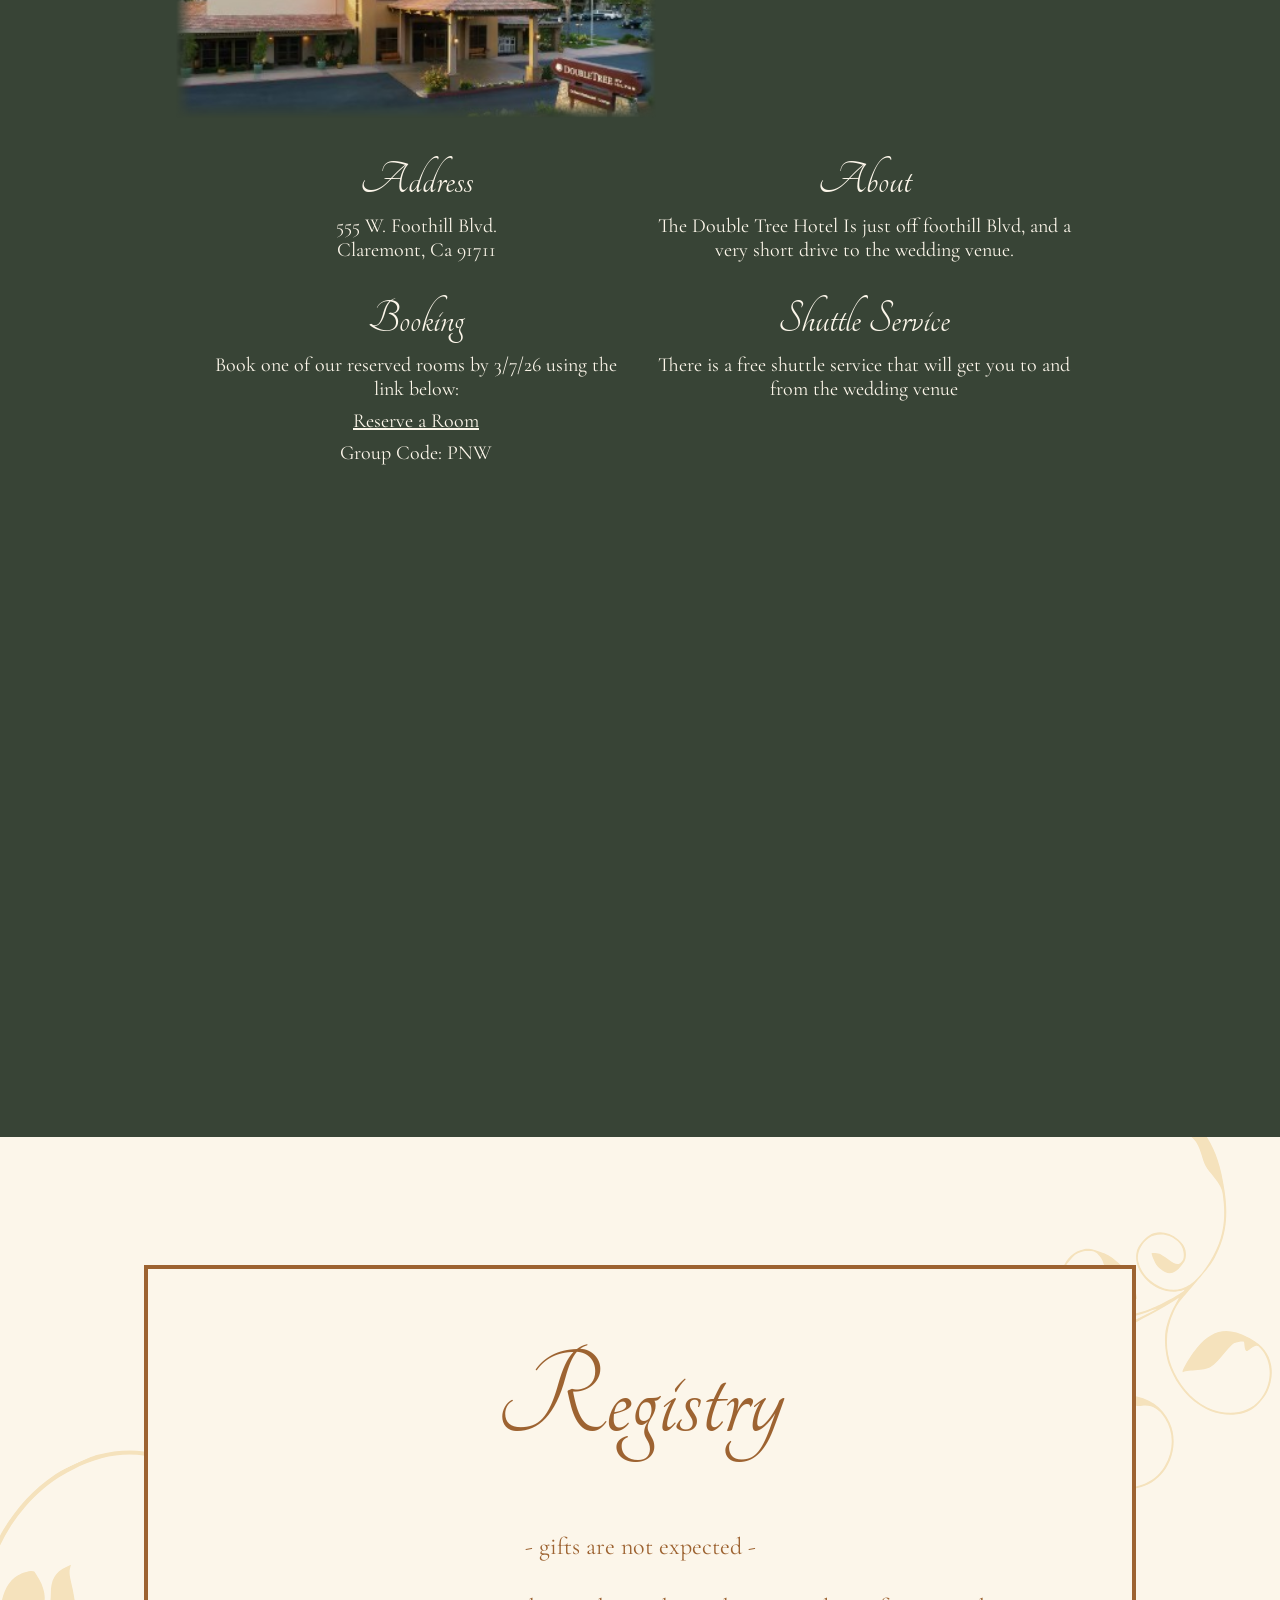
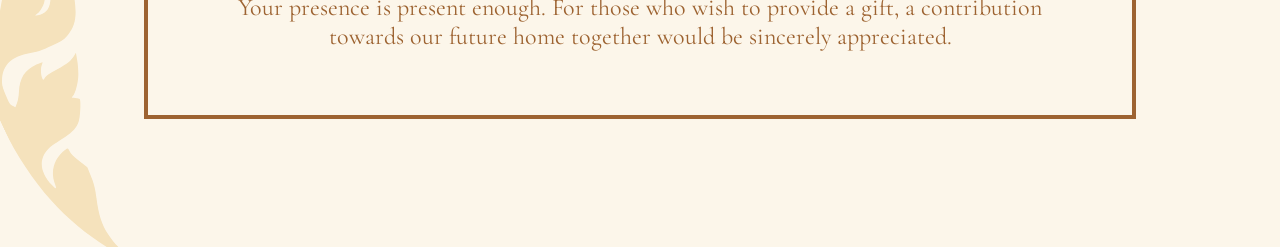
==== commit bae8d2d1: "updates" ====
--- a/index.html
+++ b/index.html
@@ -147,7 +147,7 @@
         background-image: url("public/images/hero-bg-1.jpeg");
         background-size: cover;
         background-position: center;
-        filter: brightness(0.75);
+        filter: brightness(0.5);
         z-index: -10;
     }
     .hero__wrapper {
--- a/public/css/colors.css
+++ b/public/css/colors.css
@@ -1,9 +1,7 @@
 :root {
     /* main colors */
     --color-primary: #384436;
-    /* --color-primary-transparant: rgba(174, 200, 164, 0.85); */
-    /* --color-primary-dark: hsl(103, 25%, 35%); */
-    /* --color-primary-dark-transparant: rgba(80, 112, 67, 0.85); */
+    /* --color-primary: #E2EDD9; */
 
     --color-secondary: #9d6331;
     /* --color-secondary-dark: hsl(32, 100%, 35%); */
@@ -21,6 +19,7 @@
     /* text */
     --color__text--normal: black;
     --color__text--invert: white;
+    /* --color__text--green: #4F6443; */
 
     /* backgrounds */
 
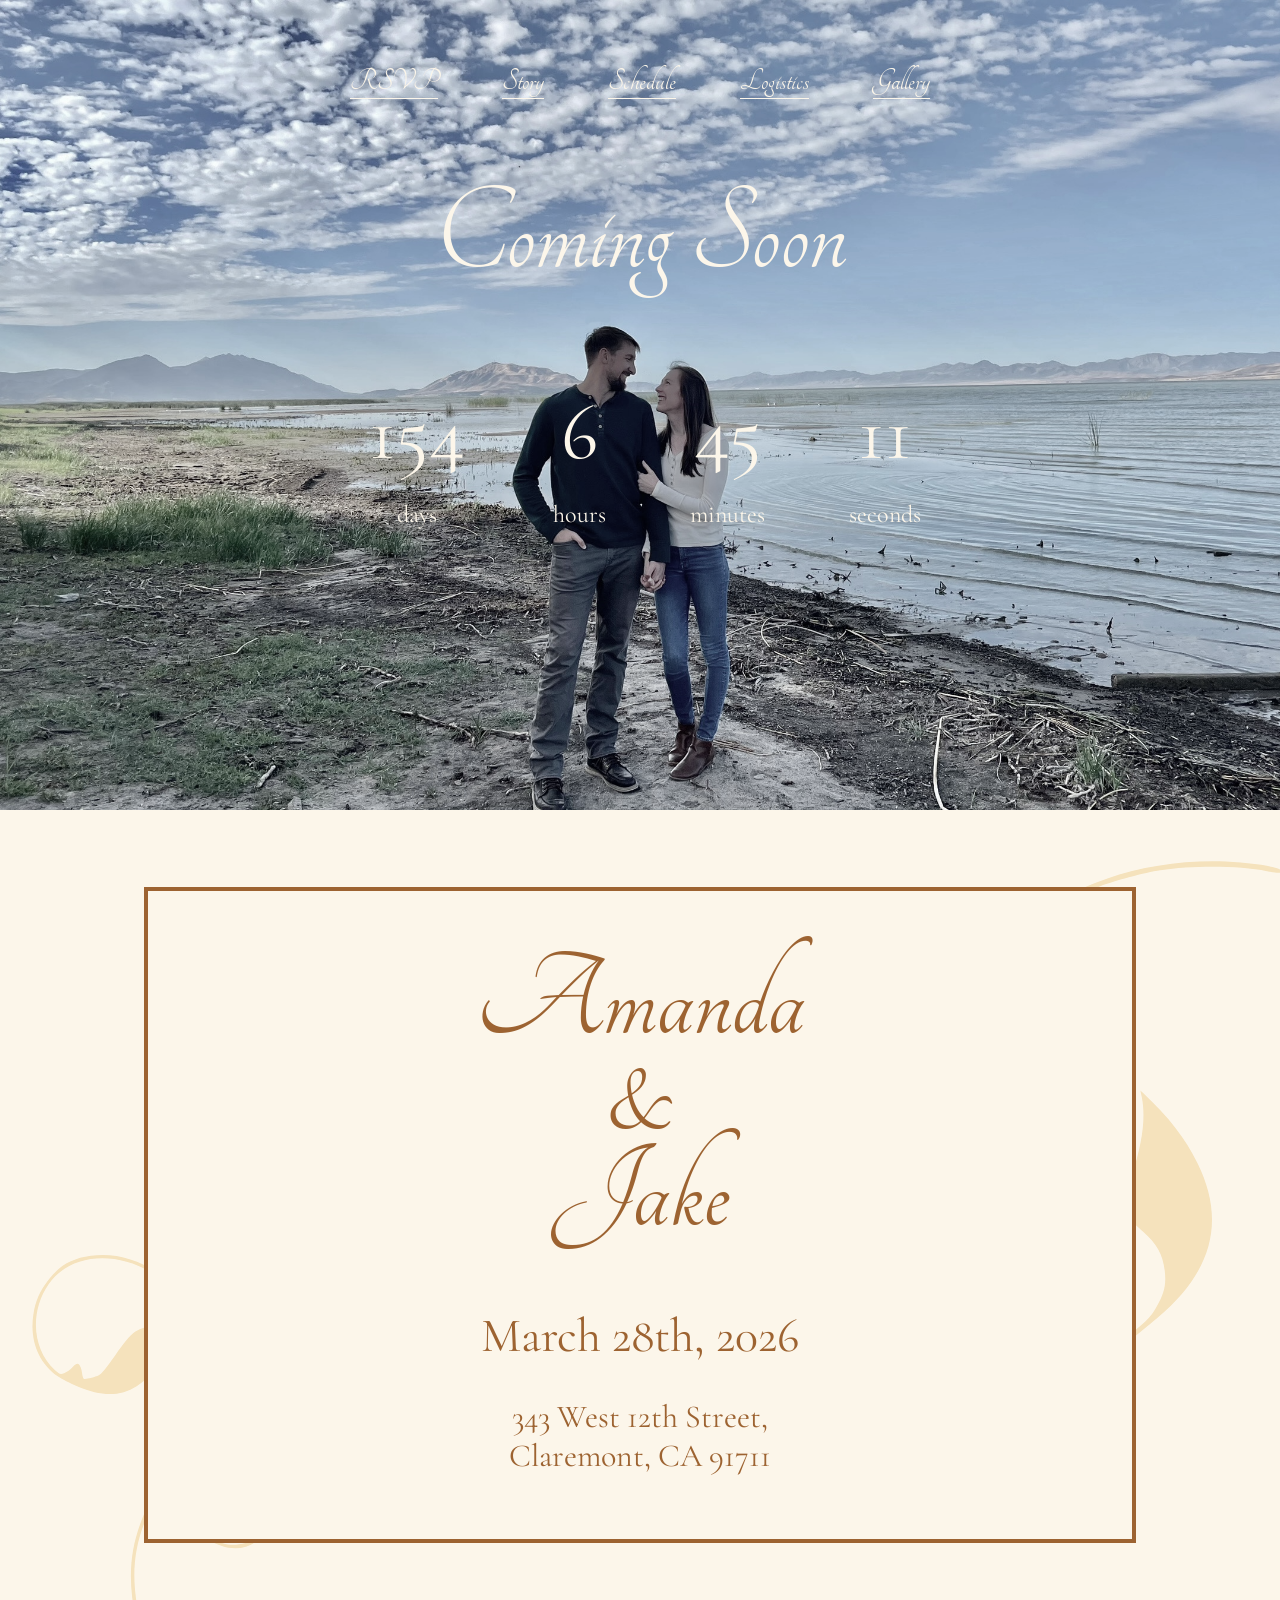
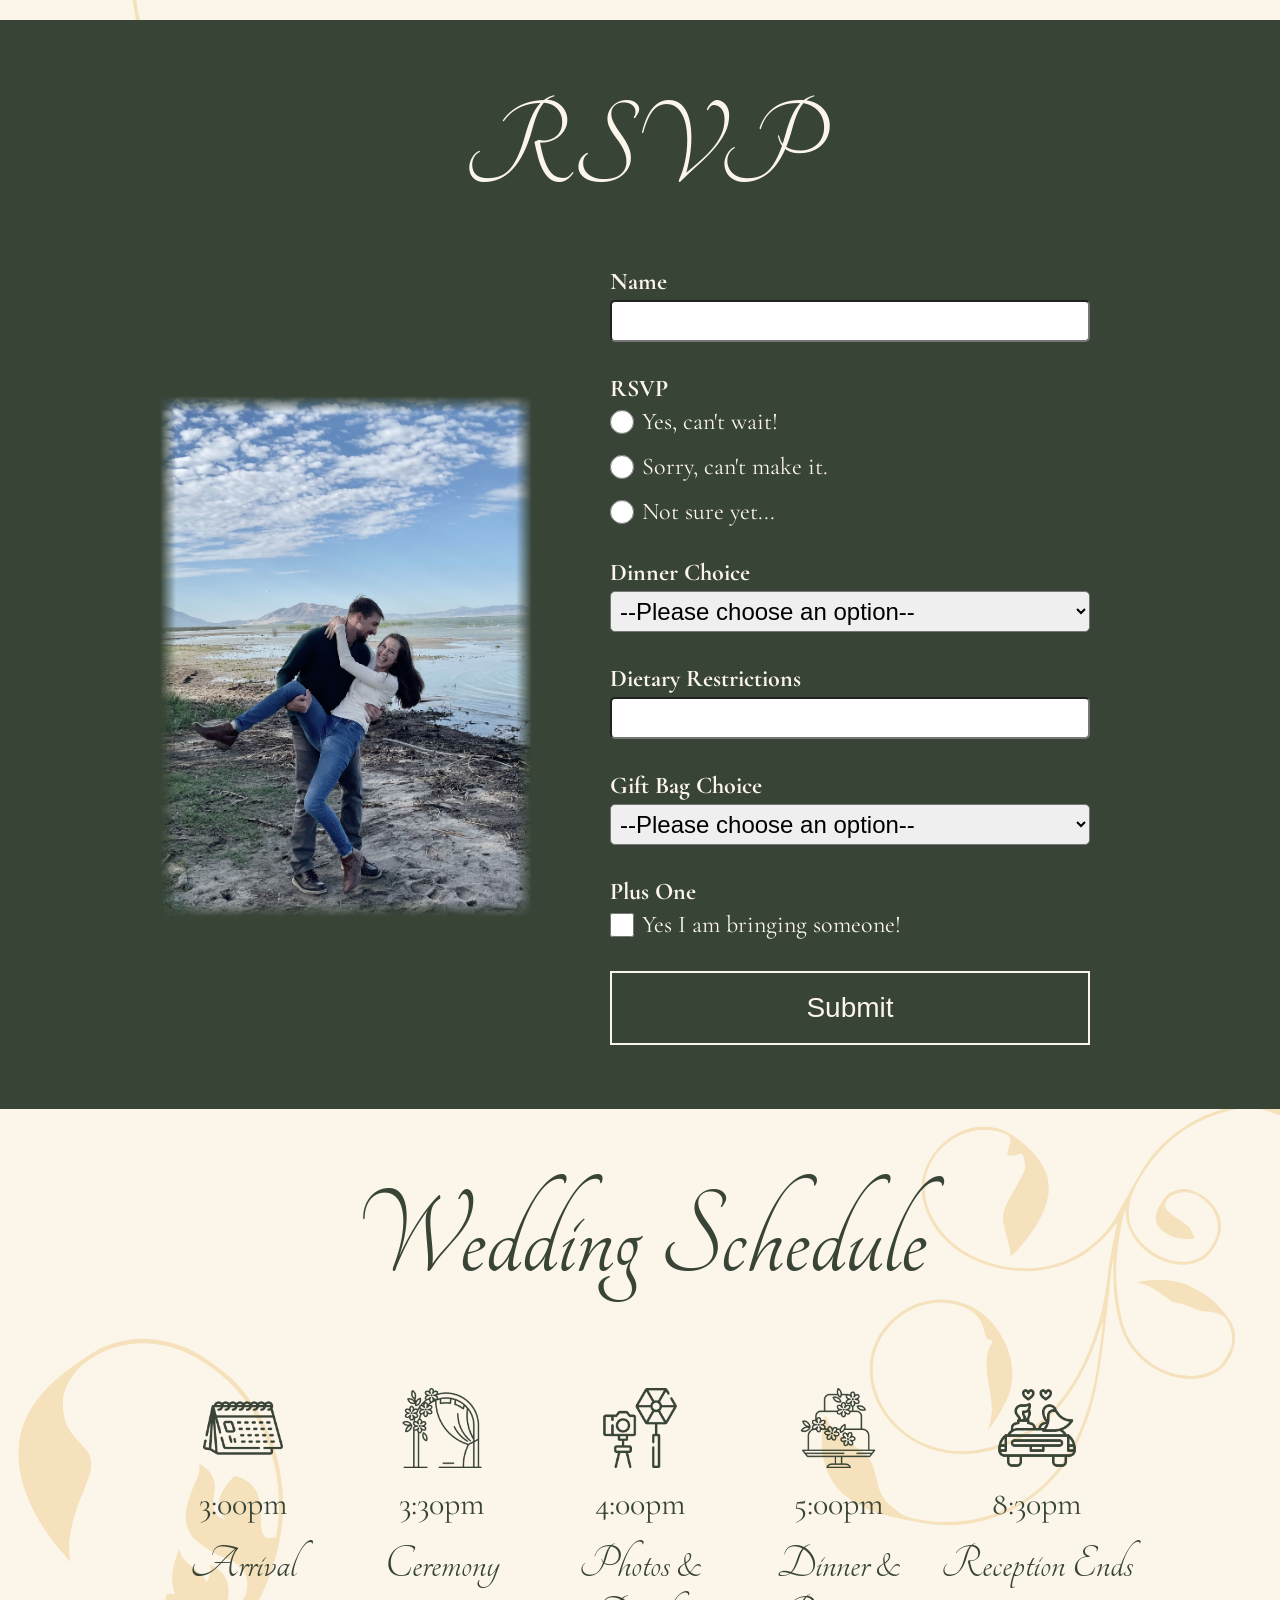
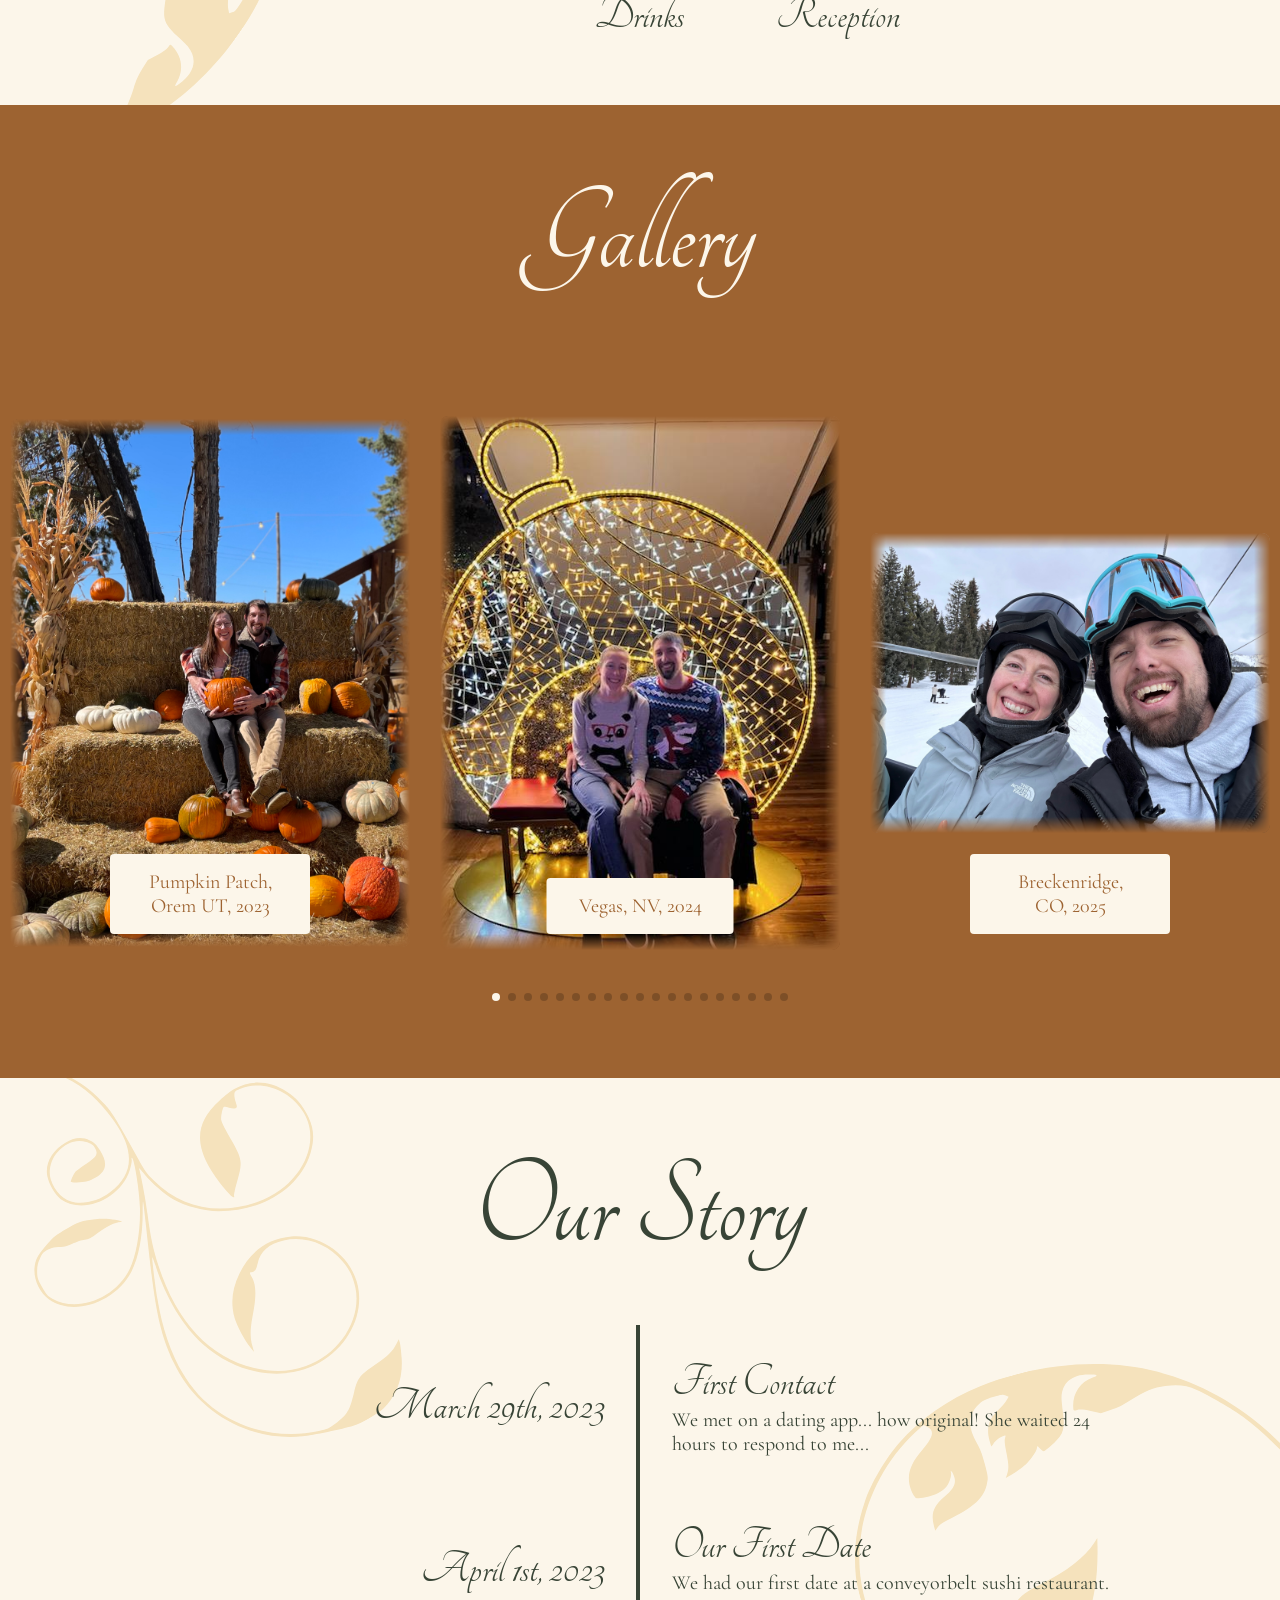
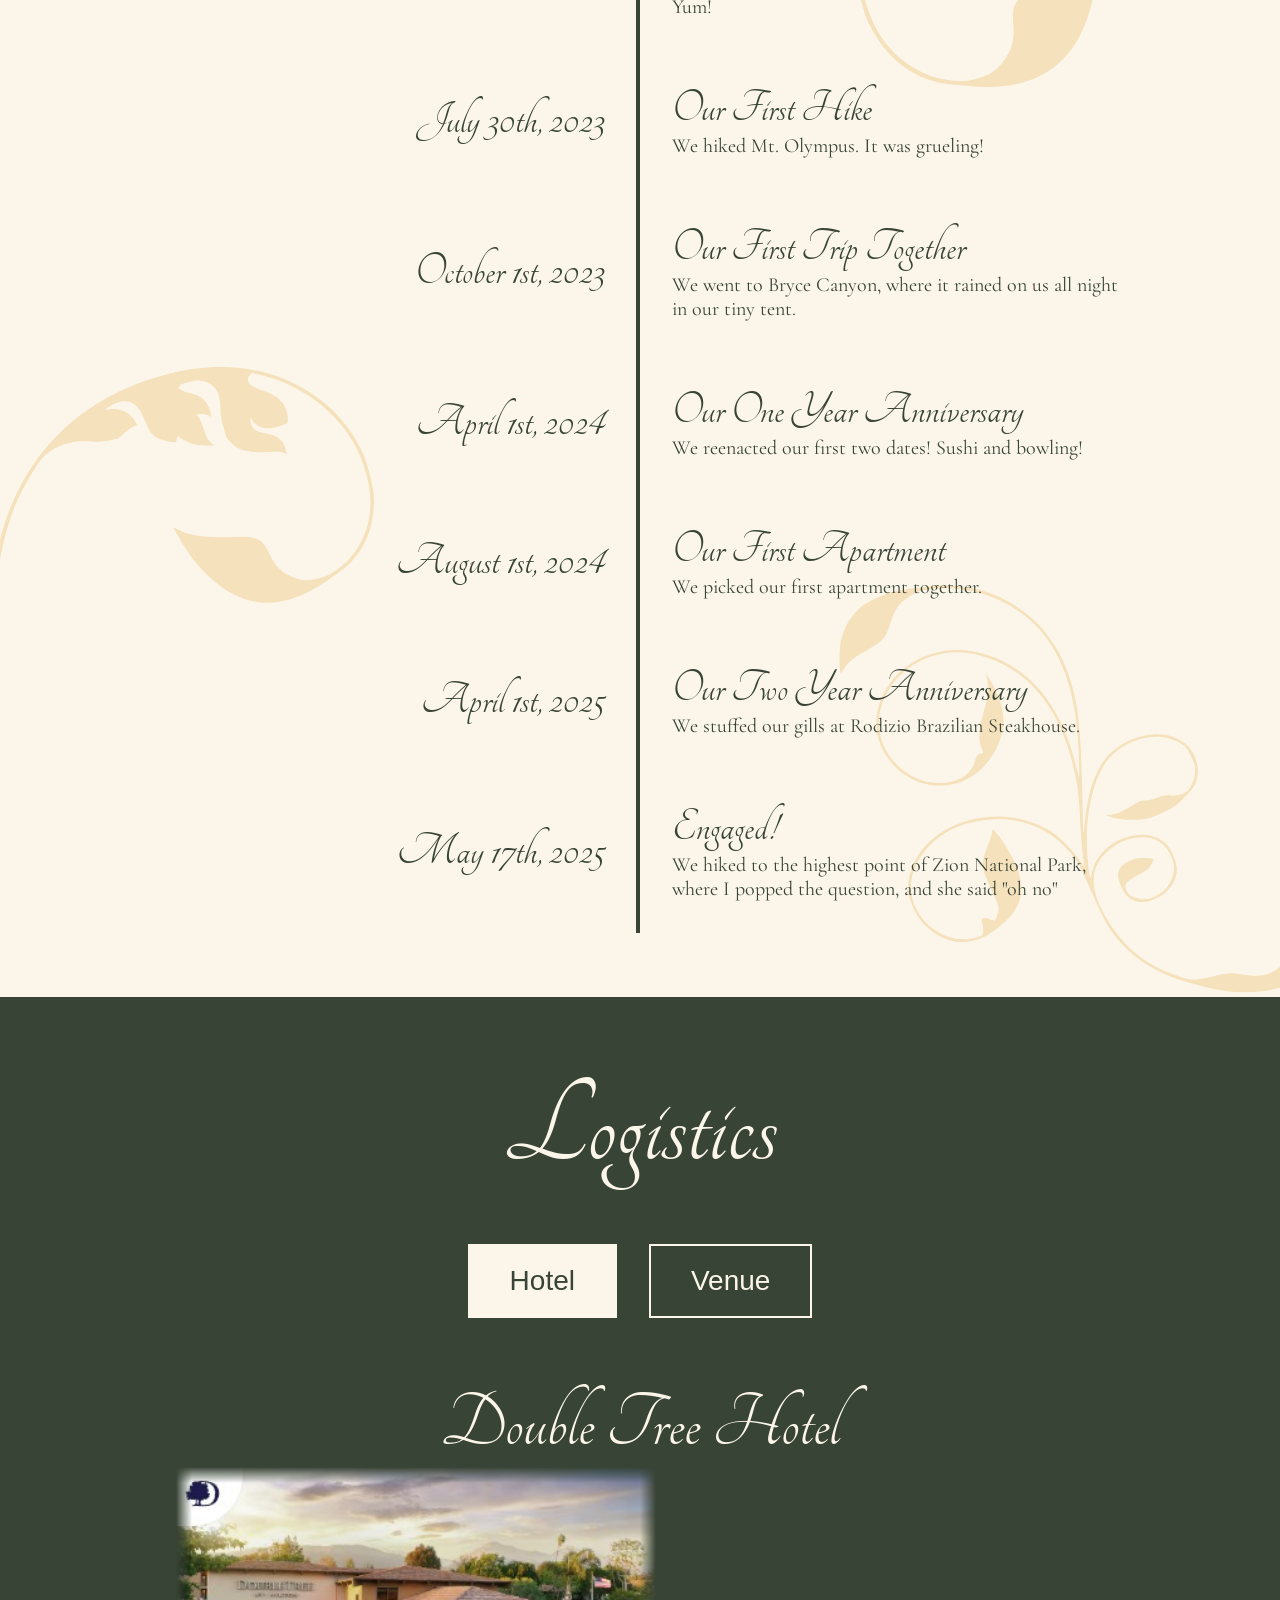
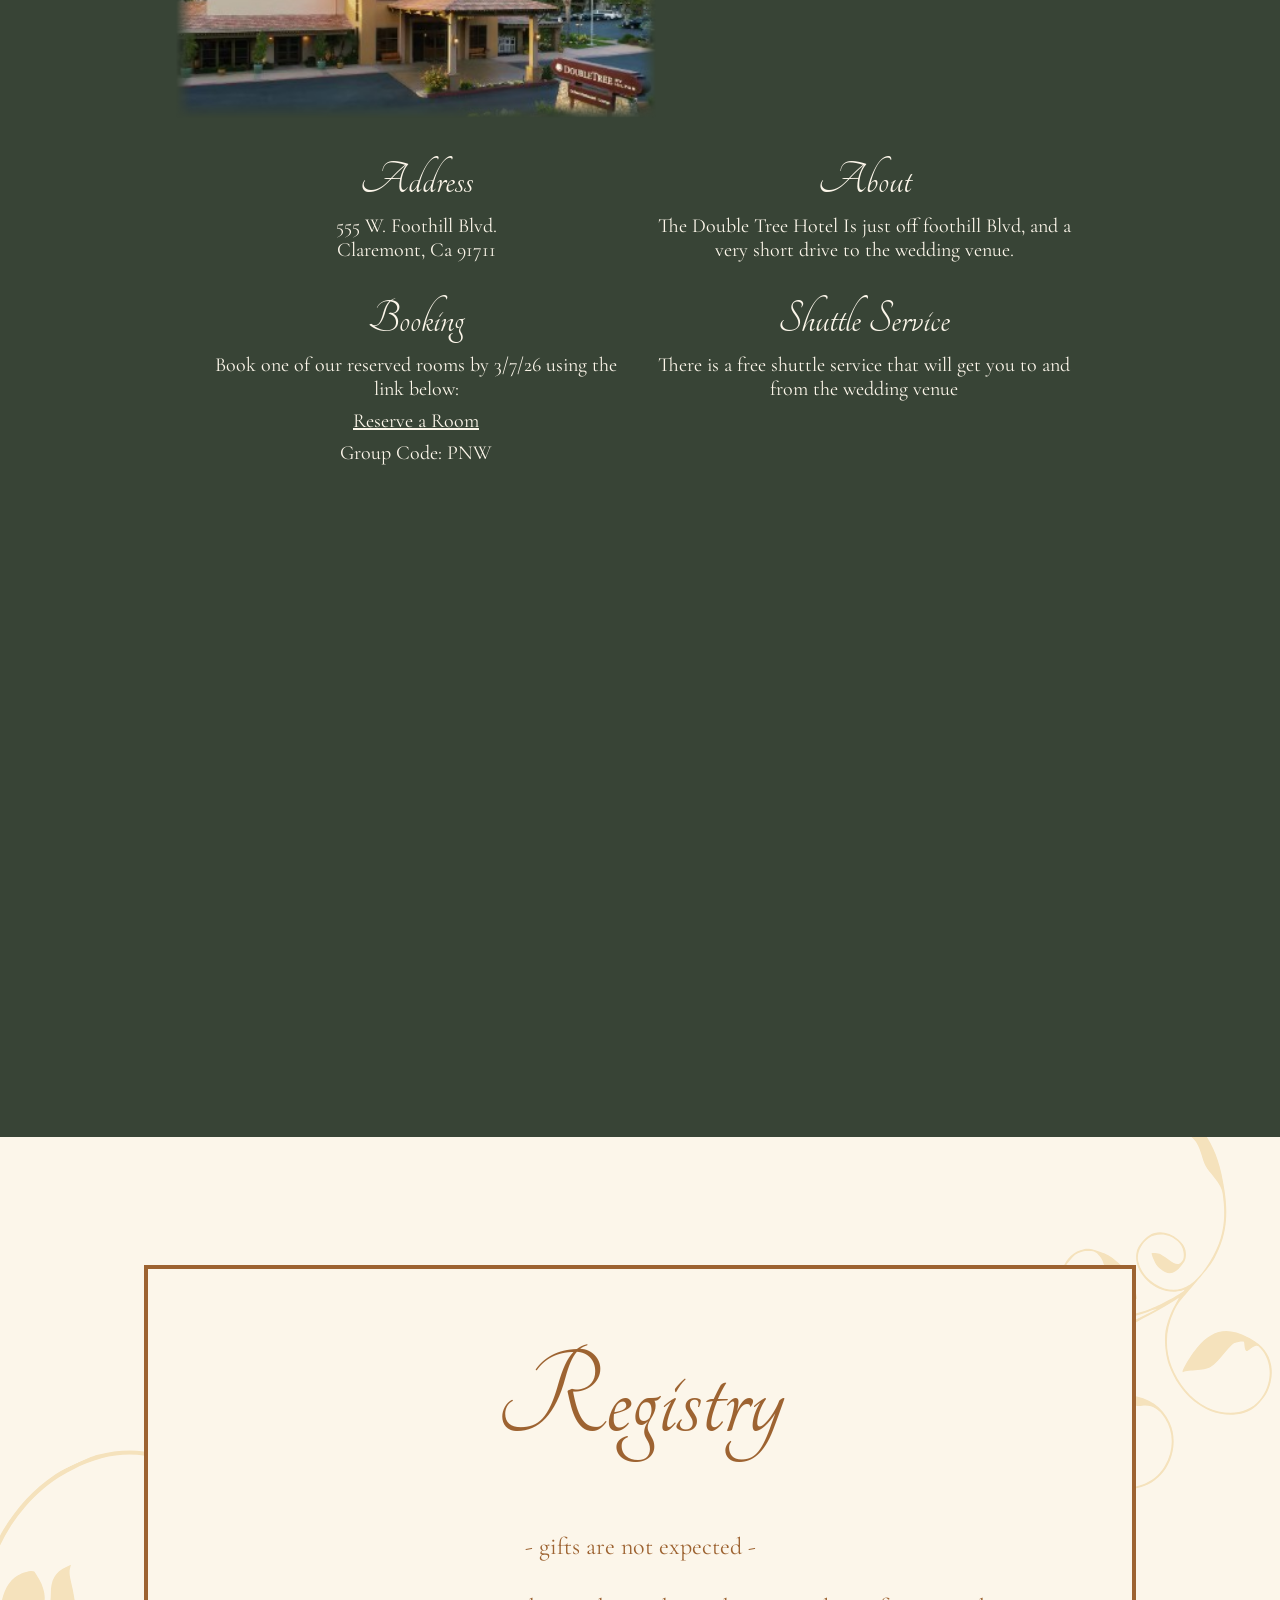
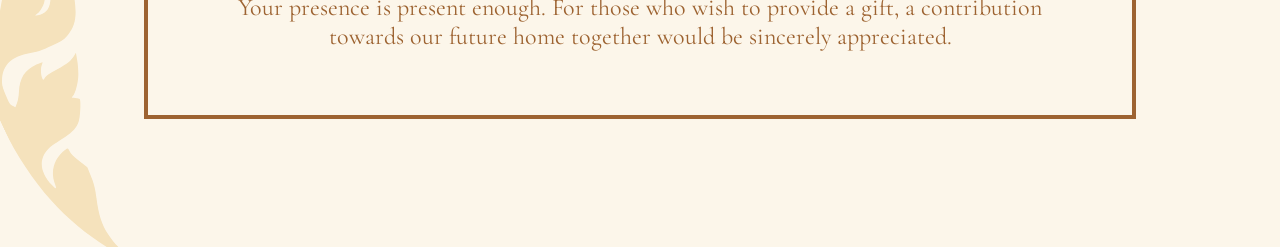
==== commit bb251556: "updates" ====
--- a/index.html
+++ b/index.html
@@ -147,7 +147,7 @@
         background-image: url("public/images/hero-bg-1.jpeg");
         background-size: cover;
         background-position: center;
-        filter: brightness(0.5);
+        filter: grayscale(0.5);
         z-index: -10;
     }
     .hero__wrapper {
